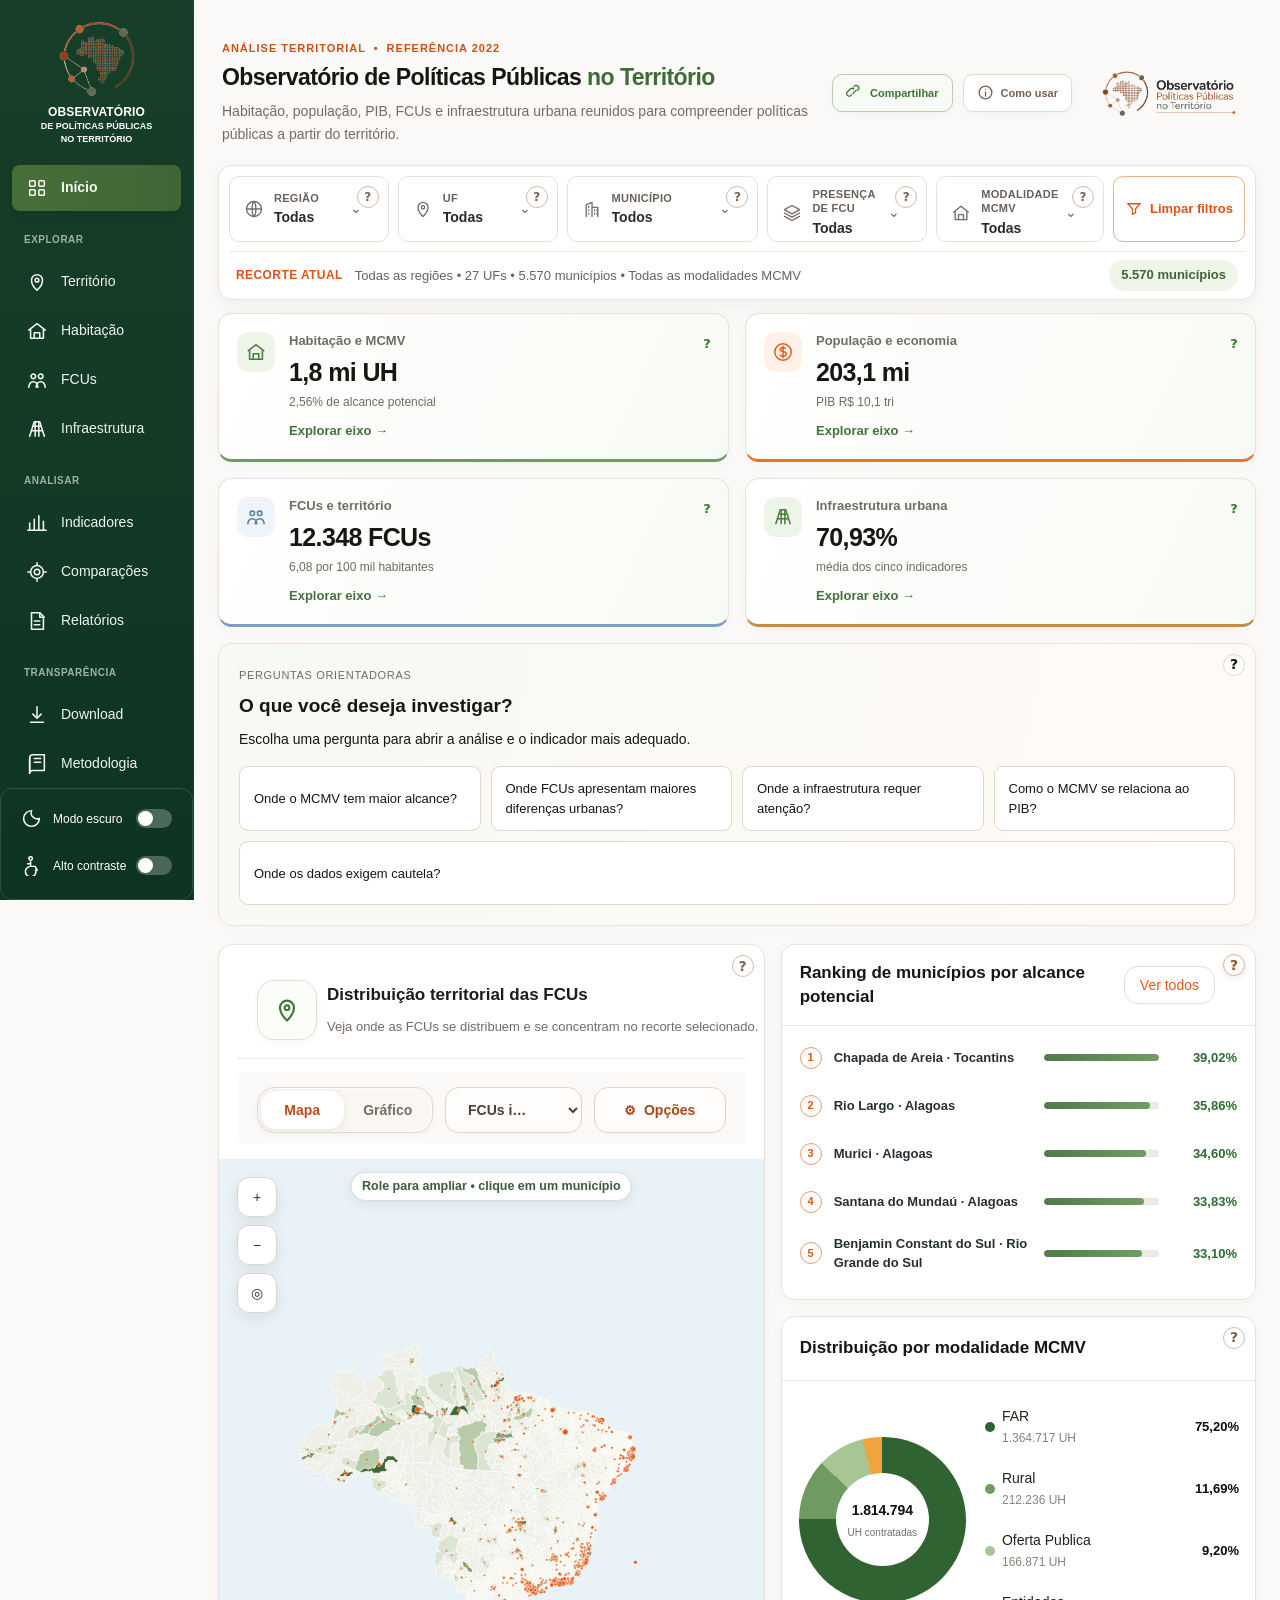
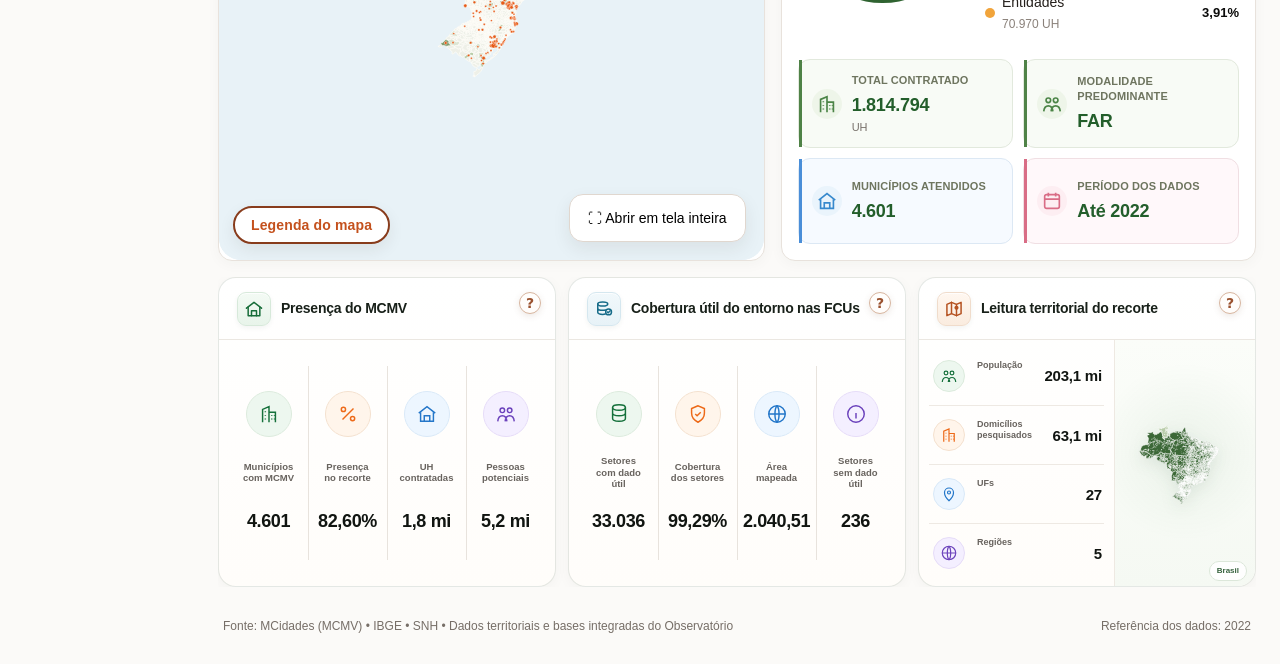
==== index.html @ 53ad9f27 "Ativa padrão global final dos cards inferiores" ====
<!doctype html>
<html lang="pt-BR">
<head>
  <meta charset="utf-8">
  <meta name="viewport" content="width=device-width,initial-scale=1">
  <meta name="theme-color" content="#123d27">
  <meta name="description" content="Observatório de Políticas Públicas no Território — habitação, MCMV, população, PIB, FCUs e infraestrutura urbana em uma leitura territorial integrada.">
  <title>Observatório de Políticas Públicas no Território</title>
  <link rel="icon" href="assets/img/Logo2SimboloTerritorio.png" type="image/png">
  <link rel="stylesheet" href="assets/css/observatorio.css%3Fv=2.0.117.38.38.css">
  <link rel="stylesheet" href="assets/css/territorio-proporcional-v3.css%3Fv=2.0.117.31.31.css">
  <link rel="stylesheet" href="assets/css/territorio-layout-final-v6.css%3Fv=2.0.117.31.31.css">
  <link rel="stylesheet" href="assets/css/cobertura-sem-vazio-v11.css%3Fv=2.0.117.31.31.css">
  <link rel="stylesheet" href="assets/css/territorio-padronizado-v15.css%3Fv=2.0.117.31.31.css">
  <link rel="stylesheet" href="assets/css/territorio-grid-final-v23.css%3Fv=2.0.117.31.31.css">
  <link rel="stylesheet" href="assets/css/territorio-resumo-v24.css%3Fv=2.0.117.31.31.css">
  <link rel="stylesheet" href="assets/css/fcus-padronizado-v27.css%3Fv=2.0.117.31.31.css">
  <link rel="stylesheet" href="assets/css/fcus-resumo-v28.css%3Fv=2.0.117.31.31.css">
  <link rel="stylesheet" href="assets/css/indicadores-cards-v29.css%3Fv=2.0.117.31.31.css">
  <link rel="stylesheet" href="assets/css/indicadores-icones-v30.css%3Fv=2.0.117.31.31.css">
  <link rel="stylesheet" href="assets/css/indicadores-alinhamento-v31.css%3Fv=2.0.117.31.31.css">
  <link rel="stylesheet" href="assets/css/territorio-sintese-v32.css%3Fv=2.0.117.32.32.css">
  <link rel="stylesheet" href="assets/css/rankings-polidos-v33.css%3Fv=2.0.117.33.33.css">
  <link rel="stylesheet" href="assets/css/resumos-inicio-polidos-v34.css%3Fv=2.0.117.34.34.css">
  <link rel="stylesheet" href="assets/css/infra-resumos-polidos-v35.css%3Fv=2.0.117.35.35.css">
  <link rel="stylesheet" href="assets/css/resumo-habitacao-polido-v36.css%3Fv=2.0.117.36.36.css">
  <link rel="stylesheet" href="assets/css/rankings-ocupacao-total-v37.css%3Fv=2.0.117.37.37.css">
  <link rel="stylesheet" href="assets/css/rankings-ate-borda-v38.css%3Fv=2.0.117.38.38.css">
  <link rel="stylesheet" href="assets/css/fcus-cobertura-polida-v39.css%3Fv=2.0.117.39.39.css">
  <link rel="stylesheet" href="assets/css/distribuicoes-padronizadas-v40.css%3Fv=2.0.117.40.40.css">
  <link rel="stylesheet" href="assets/css/qualidade-cobertura-padronizada-v41.css%3Fv=2.0.117.41.41.css">
  <link rel="stylesheet" href="assets/css/infraestrutura-altura-alinhada-v42.css%3Fv=2.0.117.42.42.css">
  <link rel="stylesheet" href="assets/css/mapa-grafico-alinhados-v43.css%3Fv=2.0.117.43.43.css">
  <link rel="stylesheet" href="assets/css/resumos-icones-tipografia-v44.css%3Fv=2.0.117.44.44.css">
  <link rel="stylesheet" href="assets/css/numero-central-menor-v45.css%3Fv=2.0.117.45.45.css">
  <link rel="stylesheet" href="assets/css/numero-central-menor-v46.css%3Fv=2.0.117.46.46.css">
  <link rel="stylesheet" href="assets/css/tipografia-telas-v51.css%3Fv=2.0.117.51.51.css">
  <link rel="stylesheet" href="assets/css/tipografia-especifica-v52.css%3Fv=2.0.117.52.52.css">
  <link rel="stylesheet" href="assets/css/tipografia-hierarquia-v54.css%3Fv=2.0.117.54.54.css">
  <link rel="stylesheet" href="assets/css/tipografia-hierarquia-v55.css%3Fv=2.0.117.55.55.css">
  <link rel="stylesheet" href="assets/css/titulos-cartoes-iguais-v56.css%3Fv=2.0.117.56.56.css">
  <link rel="stylesheet" href="assets/css/ajustes-finais-v57.css%3Fv=2.0.117.57.57.css">
  <link rel="stylesheet" href="assets/css/titulos-uniformes-v58.css%3Fv=2.0.117.58.58.css">
  <link rel="stylesheet" href="assets/css/ajustes-componentes-v59.css%3Fv=2.0.117.59.59.css">
  <link rel="stylesheet" href="assets/css/ranking-inicio-corrigido-v60.css%3Fv=2.0.117.60.60.css">
  <link rel="stylesheet" href="assets/css/indicadores-resumo-padronizados-v61.css%3Fv=2.0.117.61.61.css">
  <link rel="stylesheet" href="assets/css/ajustes-padronizacao-v62.css%3Fv=2.0.117.62.62.css">
  <link rel="stylesheet" href="assets/css/infraestrutura-resumo-v63.css%3Fv=2.0.117.63.63.css">
  <link rel="stylesheet" href="assets/css/habitacao-resumo-v64.css%3Fv=2.0.117.64.64.css">
  <link rel="stylesheet" href="assets/css/fcus-area-mapeada-v65.css%3Fv=2.0.117.65.65.css">
  <link rel="stylesheet" href="assets/css/relatorios-altura-igual-v66.css%3Fv=2.0.117.66.66.css">
  <link rel="stylesheet" href="assets/css/fcus-area-sem-quebra-v67.css%3Fv=2.0.117.67.67.css">
  <link rel="stylesheet" href="assets/css/relatorios-resumo-exportacao-v68.css%3Fv=2.0.117.68.68.css">
  <link rel="stylesheet" href="assets/css/relatorios-rodape-exportacao-v69.css%3Fv=2.0.117.69.69.css">
  <link rel="stylesheet" href="assets/css/controles-funcionais-v70.css%3Fv=2.0.117.70.70.css">
  <link rel="stylesheet" href="assets/css/mapa-interativo-v71.css%3Fv=2.0.117.72.72.css">
  <link rel="stylesheet" href="assets/css/mapa-clique-estado-v72.css%3Fv=2.0.117.72.72.css">

<link rel="stylesheet" href="assets/css/referencia-v73.css%3Fv=73.css">
<link rel="stylesheet" href="assets/css/proporcoes-v74.css%3Fv=74.css">
  <link rel="stylesheet" href="assets/css/territorio-v75.css%3Fv=76.css">
  <link rel="stylesheet" href="assets/css/habitacao-polimento-v76.css?v=76">\n  <link rel="stylesheet" href="assets/css/habitacao-layout-v77.css?v=77">\n  <link rel="stylesheet" href="assets/css/habitacao-layout-v78.css">\n  <link rel="stylesheet" href="assets/css/habitacao-layout-v79.css?v=79">\n  <link rel="stylesheet" href="assets/css/habitacao-layout-v80.css?v=80">\n  <link rel="stylesheet" href="assets/css/habitacao-layout-v81.css?v=81">\n  <link rel="stylesheet" href="assets/css/habitacao-kpis-v82.css?v=82">\n  <link rel="stylesheet" href="assets/css/fcus-resumo-v83.css?v=83">\n  <link rel="stylesheet" href="assets/css/fcus-resumo-v86.css?v=86">\n\n
  <link rel="stylesheet" href="assets/css/resumos-lista-v87.css?v=87">
  <link rel="stylesheet" href="assets/css/resumos-ajuste-v88.css?v=88">
  <link rel="stylesheet" href="assets/css/resumos-ajuste-v89.css?v=89">
  <link rel="stylesheet" href="assets/css/resumos-ajuste-v90.css?v=90">
  <link rel="stylesheet" href="assets/css/resumos-icones-v91.css?v=91">
  <link rel="stylesheet" href="assets/css/resumos-icones-v92.css?v=92">
  <link rel="stylesheet" href="assets/css/resumos-padrao-fcus-v93.css?v=93">
  <link rel="stylesheet" href="assets/css/resumos-mesma-linha-v94.css?v=94">
  <link rel="stylesheet" href="assets/css/inicio-final-v104.css?v=104">
  <link rel="stylesheet" href="assets/css/inicio-numeros-v105.css?v=105">
  <link rel="stylesheet" href="assets/css/inicio-estabilidade-v106.css?v=106">
  <link rel="stylesheet" href="assets/css/habitacao-modelo-fcus-v110.css?v=118">
  <link rel="stylesheet" href="assets/css/infraestrutura-modelo-v117.css?v=121">
  <link rel="stylesheet" href="assets/css/resumos-padrao-global-v122.css?v=122">
</head>
<body id="observatorio-app">
  <button class="mobile-menu" id="mobileMenu" aria-label="Abrir menu">☰</button>
  <div class="mobile-overlay" id="mobileOverlay"></div>

  <aside class="sidebar" id="sidebar">
    <button class="brand" data-page="inicio" aria-label="Ir para o início">
      <img src="assets/img/Logo2SimboloTerritorioHeader.png" alt="">
      <strong>OBSERVATÓRIO</strong>
      <span>DE POLÍTICAS PÚBLICAS</span>
      <span>NO TERRITÓRIO</span>
    </button>
    <nav class="side-nav" aria-label="Navegação principal">
<button class="nav-item" data-page="inicio"><span class="nav-icon" data-icon="grid"></span><span>Início</span></button>
<span class="nav-group-label">EXPLORAR</span>
<button class="nav-item" data-page="territorio"><span class="nav-icon" data-icon="pin"></span><span>Território</span></button>
<button class="nav-item" data-page="habitacao"><span class="nav-icon" data-icon="home"></span><span>Habitação</span></button>
<button class="nav-item" data-page="fcus"><span class="nav-icon" data-icon="people"></span><span>FCUs</span></button>
<button class="nav-item" data-page="infraestrutura"><span class="nav-icon" data-icon="road"></span><span>Infraestrutura</span></button>
<span class="nav-group-label">ANALISAR</span>
<button class="nav-item" data-page="indicadores"><span class="nav-icon" data-icon="bars"></span><span>Indicadores</span></button>
<button class="nav-item" data-page="comparacoes"><span class="nav-icon" data-icon="target"></span><span>Comparações</span></button>
<button class="nav-item" data-page="relatorios"><span class="nav-icon" data-icon="file"></span><span>Relatórios</span></button>
<span class="nav-group-label">TRANSPARÊNCIA</span>
<button class="nav-item" data-page="downloads"><span class="nav-icon" data-icon="download"></span><span>Download</span></button>
<button class="nav-item" data-page="metodologia"><span class="nav-icon" data-icon="book"></span><span>Metodologia</span></button>
<button class="nav-item" data-page="sobre"><span class="nav-icon" data-icon="info"></span><span>Sobre o Projeto</span></button>
</nav>
    <div class="side-bottom">
      <button id="themeToggle" class="theme-toggle"><span data-icon="moon"></span><span>Modo escuro</span><i><b></b></i></button>
      <button id="contrastToggle" class="theme-toggle contrast-toggle" aria-pressed="false"><span data-icon="access"></span><span>Alto contraste</span><i><b></b></i></button>
    </div>
  </aside>

  <main class="app-shell">
    <header class="site-header">
      <div class="header-copy">
        <div class="eyebrow">ANÁLISE TERRITORIAL <b>•</b> REFERÊNCIA 2022</div>
        <h1 id="pageHeading">Observatório de Políticas Públicas <em>no Território</em></h1>
        <p id="pageSubtitle">Habitação, população, PIB, FCUs e infraestrutura urbana reunidos em uma leitura territorial integrada.</p>
      </div>
      <div class="header-actions"><button class="guide-trigger share-trigger" id="shareView" type="button"><span data-icon="link"></span><span>Compartilhar</span></button>
        <button class="guide-trigger" id="openGuide" type="button" aria-label="Abrir guia de uso do Observatório"><span data-icon="info"></span><span>Como usar</span></button>
        <img class="header-logo" src="assets/img/LogoObservatorioSelecionada.png" alt="Observatório de Políticas Públicas no Território">
      </div>
    </header>

    <section class="filters-shell" aria-label="Filtros globais">
      <div class="filters-row">
        <div class="filter-control" data-filter="region"><button class="filter-trigger" type="button"><span class="filter-icon" data-icon="globe"></span><span class="filter-copy"><small>REGIÃO</small><strong class="filter-value">Todas</strong></span><span class="chevron">⌄</span></button><div class="filter-menu"></div></div>
        <div class="filter-control" data-filter="uf"><button class="filter-trigger" type="button"><span class="filter-icon" data-icon="pin"></span><span class="filter-copy"><small>UF</small><strong class="filter-value">Todas</strong></span><span class="chevron">⌄</span></button><div class="filter-menu"></div></div>
        <div class="filter-control wide" data-filter="municipio"><button class="filter-trigger" type="button"><span class="filter-icon" data-icon="building"></span><span class="filter-copy"><small>MUNICÍPIO</small><strong class="filter-value">Todos</strong></span><span class="chevron">⌄</span></button><div class="filter-menu municipality-menu"><label class="menu-search"><span data-icon="search"></span><input id="municipalitySearch" placeholder="Buscar município"></label><div class="filter-options"></div></div></div>
        <div class="filter-control" data-filter="fcu"><button class="filter-trigger" type="button"><span class="filter-icon" data-icon="layers"></span><span class="filter-copy"><small>PRESENÇA DE FCU</small><strong class="filter-value">Todas</strong></span><span class="chevron">⌄</span></button><div class="filter-menu"></div></div>
        <div class="filter-control" data-filter="modalidade"><button class="filter-trigger" type="button"><span class="filter-icon" data-icon="home"></span><span class="filter-copy"><small>MODALIDADE MCMV</small><strong class="filter-value">Todas</strong></span><span class="chevron">⌄</span></button><div class="filter-menu"></div></div>
        <button class="clear-filters" id="clearFilters"><span data-icon="filter"></span>Limpar filtros</button>
      </div>
      <div class="filter-summary"><strong>RECORTE ATUAL</strong><span id="filterSummaryText">Todas as regiões • 27 UFs • 5.570 municípios • Todas as modalidades MCMV</span><b id="filterCount">5.570 municípios</b></div>
    </section>

    <div class="pages" id="pages">
      <section class="page active" data-page="inicio" id="page-inicio"></section>
      <section class="page" data-page="territorio" id="page-territorio"></section>
      <section class="page" data-page="indicadores" id="page-indicadores"></section>
      <section class="page" data-page="habitacao" id="page-habitacao"></section>
      <section class="page" data-page="fcus" id="page-fcus"></section>
      <section class="page" data-page="infraestrutura" id="page-infraestrutura"></section>
      <section class="page" data-page="comparacoes" id="page-comparacoes"></section>
      <section class="page" data-page="relatorios" id="page-relatorios"></section>
      <section class="page" data-page="downloads" id="page-downloads"></section>
      <section class="page" data-page="metodologia" id="page-metodologia"></section>
      <section class="page" data-page="sobre" id="page-sobre"></section>
    </div>

    <footer class="site-footer"><span>Fonte: MCidades (MCMV) • IBGE • SNH • Dados territoriais e bases integradas do Observatório</span><span>Referência dos dados: 2022</span></footer>
  </main>

  <div class="modal" id="modal" aria-hidden="true"><div class="modal-backdrop" data-close-modal></div><div class="modal-card"><button class="modal-close" data-close-modal>×</button><div id="modalContent"></div></div></div>
  <div class="toast" id="toast"></div>

  <script src="assets/js/dados/DadosObservatorioV1.js"></script>
  <script src="assets/js/dados/GeometriaMunicipalSimplificada.js"></script>
  <script src="assets/js/dados/GeometriaEstadosSimplificada.js"></script>
  <script src="assets/js/observatorio.js%3Fv=73?cache=122"></script>

  <!-- GitHub Pages: versão estática sem script de desafio do host de origem -->
</body>
</html>
---- assets/css/habitacao-polimento-v76.css ----
/* v76 — polimento visual específico da página Habitação
   Corrige proporções, fluxo vertical, tipografia e alinhamentos sem alterar dados. */

#page-habitacao{
  --housing-gap:16px;
}

/* KPIs: cinco cartões proporcionais em uma única linha em telas largas */
#page-habitacao .kpi-grid.five{
  grid-template-columns:repeat(5,minmax(0,1fr)) !important;
  gap:var(--housing-gap) !important;
  align-items:stretch !important;
  margin-bottom:18px !important;
}

#page-habitacao .kpi-card{
  min-height:122px !important;
  height:auto !important;
  padding:16px 15px !important;
  grid-template-columns:50px minmax(0,1fr) !important;
  gap:12px !important;
  align-items:center !important;
}

#page-habitacao .kpi-icon{
  width:48px !important;
  height:48px !important;
  border-radius:12px !important;
}

#page-habitacao .kpi-copy small{
  min-height:32px !important;
  margin:0 0 4px !important;
  font-size:11px !important;
  line-height:1.4 !important;
  font-weight:700 !important;
}

#page-habitacao .kpi-copy strong{
  font-size:24px !important;
  line-height:1.18 !important;
  letter-spacing:-.025em !important;
  margin:0 !important;
}

#page-habitacao .kpi-copy span{
  margin-top:6px !important;
  font-size:12px !important;
  line-height:1.4 !important;
}

/* Mapa + coluna lateral: altura passa a ser determinada pelo conteúdo.
   Isso elimina a sobreposição que aparecia antes dos cartões inferiores. */
#page-habitacao .housing-split{
  grid-template-columns:minmax(0,1.18fr) minmax(430px,.92fr) !important;
  gap:var(--housing-gap) !important;
  align-items:stretch !important;
  margin-bottom:18px !important;
  height:auto !important;
  min-height:0 !important;
  overflow:visible !important;
}

#page-habitacao .housing-map-card{
  display:flex !important;
  flex-direction:column !important;
  height:auto !important;
  min-height:748px !important;
  overflow:hidden !important;
}

#page-habitacao .housing-map-card .card-head{
  flex:0 0 auto !important;
}

#page-habitacao #housingMap{
  flex:1 1 auto !important;
  height:auto !important;
  min-height:680px !important;
}

#page-habitacao .housing-side{
  display:flex !important;
  flex-direction:column !important;
  gap:var(--housing-gap) !important;
  height:auto !important;
  min-height:0 !important;
  align-self:start !important;
  overflow:visible !important;
}

#page-habitacao .housing-side > .card{
  flex:0 0 auto !important;
  height:auto !important;
  min-height:0 !important;
  overflow:visible !important;
}

/* Ranking: linhas mais arejadas e números alinhados */
#page-habitacao .rank-card .ranking-list{
  padding:8px 18px 12px !important;
}

#page-habitacao .rank-card .rank-row{
  grid-template-columns:26px minmax(125px,1.25fr) minmax(80px,.9fr) 78px !important;
  gap:11px !important;
  min-height:47px !important;
  padding:7px 0 !important;
}

#page-habitacao .rank-card .rank-name{
  font-size:13px !important;
  line-height:1.35 !important;
  font-weight:650 !important;
}

#page-habitacao .rank-card .rank-value{
  font-size:13px !important;
  line-height:1.3 !important;
  font-weight:750 !important;
  text-align:right !important;
}

#page-habitacao .target-rank-footer{
  min-height:46px !important;
  padding:10px 16px !important;
  font-size:13px !important;
}

/* Modalidades: versão compacta para caber naturalmente abaixo do ranking */
#page-habitacao .housing-donut-card .ref-modality-content{
  gap:12px !important;
  padding:14px 16px 16px !important;
}

#page-habitacao .housing-donut-card .ref-modality-panel{
  grid-template-columns:148px minmax(0,1fr) !important;
  gap:16px !important;
  padding:2px 0 !important;
}

#page-habitacao .housing-donut-card .ref-donut{
  width:146px !important;
  max-width:146px !important;
}

#page-habitacao .housing-donut-card .ref-legend{
  gap:9px !important;
}

#page-habitacao .housing-donut-card .ref-legend-row span{
  font-size:12.5px !important;
  line-height:1.3 !important;
}

#page-habitacao .housing-donut-card .ref-legend-row small{
  font-size:11px !important;
  line-height:1.3 !important;
}

#page-habitacao .housing-donut-card .ref-legend-row b{
  font-size:12px !important;
}

#page-habitacao .housing-donut-card .ref-modality-summary{
  grid-template-columns:repeat(4,minmax(0,1fr)) !important;
  gap:8px !important;
}

#page-habitacao .housing-donut-card .ref-summary-box{
  grid-template-columns:28px minmax(0,1fr) !important;
  gap:8px !important;
  min-height:82px !important;
  padding:10px !important;
  align-items:center !important;
}

#page-habitacao .housing-donut-card .ref-summary-icon{
  width:28px !important;
  height:28px !important;
}

#page-habitacao .housing-donut-card .ref-summary-box small{
  min-height:30px !important;
  margin:0 0 3px !important;
  font-size:9.5px !important;
  line-height:1.25 !important;
  font-weight:700 !important;
}

#page-habitacao .housing-donut-card .ref-summary-box strong{
  font-size:14px !important;
  line-height:1.2 !important;
  letter-spacing:-.01em !important;
}

#page-habitacao .housing-donut-card .ref-summary-box em{
  margin-top:2px !important;
  font-size:10px !important;
}

/* Sínteses inferiores: três cartões equivalentes, na mesma linha */
#page-habitacao .housing-bottom{
  grid-template-columns:repeat(3,minmax(0,1fr)) !important;
  grid-auto-rows:auto !important;
  gap:var(--housing-gap) !important;
  align-items:stretch !important;
  margin-top:0 !important;
}

#page-habitacao .housing-bottom > article,
#page-habitacao .housing-bottom > article:last-child:nth-child(3){
  grid-column:auto !important;
}

#page-habitacao .housing-bottom > .metric-card{
  display:flex !important;
  flex-direction:column !important;
  min-height:270px !important;
  height:auto !important;
  padding:20px !important;
  overflow:hidden !important;
}

#page-habitacao .housing-bottom > .metric-card > h3{
  min-height:25px !important;
  margin:0 0 18px !important;
  padding-right:24px !important;
  font-size:17px !important;
  line-height:1.35 !important;
  font-weight:700 !important;
}

#page-habitacao .housing-bottom .reading-grid,
#page-habitacao .housing-bottom > article:last-child:nth-child(3) .reading-grid{
  flex:1 1 auto !important;
  display:grid !important;
  grid-template-columns:repeat(2,minmax(0,1fr)) !important;
  gap:14px 10px !important;
  align-items:start !important;
  align-content:center !important;
  height:auto !important;
  min-height:0 !important;
}

#page-habitacao .housing-bottom .reading-item{
  display:flex !important;
  flex-direction:column !important;
  align-items:center !important;
  justify-content:flex-start !important;
  min-height:98px !important;
  padding:4px 8px !important;
  text-align:center !important;
  border:0 !important;
}

#page-habitacao .housing-bottom .reading-item .mini-icon{
  width:38px !important;
  height:38px !important;
  margin:0 auto 7px !important;
}

#page-habitacao .housing-bottom .reading-item small{
  min-height:31px !important;
  margin:0 !important;
  font-size:11.5px !important;
  line-height:1.35 !important;
  font-weight:650 !important;
  color:#665f59 !important;
  text-transform:none !important;
}

#page-habitacao .housing-bottom .reading-item strong{
  margin:4px 0 0 !important;
  font-size:20px !important;
  line-height:1.2 !important;
  font-weight:750 !important;
  letter-spacing:-.02em !important;
  white-space:nowrap !important;
}

#page-habitacao .housing-bottom .reading-item .reading-note{
  display:block !important;
  max-width:190px !important;
  min-height:0 !important;
  margin:6px auto 0 !important;
  font-size:11px !important;
  line-height:1.35 !important;
  color:#7a736d !important;
  text-transform:none !important;
}

/* títulos e cabeçalhos: mesma hierarquia em toda a tela */
#page-habitacao .card-head{
  min-height:64px !important;
  padding:15px 18px !important;
}

#page-habitacao .card-head h2,
#page-habitacao .card-head h3{
  font-size:18px !important;
  line-height:1.3 !important;
  font-weight:700 !important;
  text-transform:none !important;
  letter-spacing:0 !important;
}

/* Breakpoints focados no conteúdo útil da página */
@media (max-width:1300px){
  #page-habitacao .kpi-grid.five{
    grid-template-columns:repeat(3,minmax(0,1fr)) !important;
  }

  #page-habitacao .housing-split{
    grid-template-columns:minmax(0,1.08fr) minmax(390px,.92fr) !important;
  }

  #page-habitacao .housing-donut-card .ref-modality-summary{
    grid-template-columns:repeat(2,minmax(0,1fr)) !important;
  }

  #page-habitacao .housing-bottom{
    grid-template-columns:repeat(2,minmax(0,1fr)) !important;
  }

  #page-habitacao .housing-bottom > article:last-child:nth-child(3){
    grid-column:1/-1 !important;
  }

  #page-habitacao .housing-bottom > article:last-child:nth-child(3) .reading-grid{
    grid-template-columns:repeat(4,minmax(0,1fr)) !important;
  }
}

@media (max-width:1050px){
  #page-habitacao .housing-split{
    grid-template-columns:1fr !important;
  }

  #page-habitacao .housing-map-card{
    min-height:600px !important;
  }

  #page-habitacao #housingMap{
    min-height:530px !important;
  }

  #page-habitacao .housing-side{
    display:grid !important;
    grid-template-columns:1fr 1fr !important;
    align-items:start !important;
  }
}

@media (max-width:820px){
  #page-habitacao .kpi-grid.five{
    grid-template-columns:repeat(2,minmax(0,1fr)) !important;
  }

  #page-habitacao .housing-side{
    grid-template-columns:1fr !important;
  }

  #page-habitacao .housing-bottom{
    grid-template-columns:1fr !important;
  }

  #page-habitacao .housing-bottom > article:last-child:nth-child(3){
    grid-column:auto !important;
  }

  #page-habitacao .housing-bottom > article:last-child:nth-child(3) .reading-grid{
    grid-template-columns:repeat(2,minmax(0,1fr)) !important;
  }
}

@media (max-width:520px){
  #page-habitacao .kpi-grid.five{
    grid-template-columns:1fr !important;
  }

  #page-habitacao .kpi-card{
    min-height:108px !important;
  }

  #page-habitacao .housing-map-card{
    min-height:510px !important;
  }

  #page-habitacao #housingMap{
    min-height:440px !important;
  }

  #page-habitacao .housing-donut-card .ref-modality-panel{
    grid-template-columns:1fr !important;
  }

  #page-habitacao .housing-donut-card .ref-modality-summary{
    grid-template-columns:1fr 1fr !important;
  }

  #page-habitacao .housing-bottom .reading-grid{
    grid-template-columns:1fr 1fr !important;
  }
}
---- assets/css/habitacao-layout-v77.css ----
/* v77 — Habitação: composição proporcional entre mapa, ranking, modalidades e resumos
   Objetivo: ranking compacto + donut abaixo na mesma altura total do mapa;
   três cartões inferiores alinhados e padronizados. */

#page-habitacao{
  --housing-gap:16px;
  --housing-main-height:700px;
  --housing-rank-height:315px;
  --housing-donut-height:369px;
}

/* ===== BLOCO PRINCIPAL: MAPA À ESQUERDA + RANKING/DONUT À DIREITA ===== */
@media (min-width:1051px){
  #page-habitacao .housing-split{
    display:grid !important;
    grid-template-columns:minmax(0,1.24fr) minmax(390px,.92fr) !important;
    gap:var(--housing-gap) !important;
    height:var(--housing-main-height) !important;
    min-height:var(--housing-main-height) !important;
    align-items:stretch !important;
    overflow:visible !important;
    margin-bottom:18px !important;
  }

  #page-habitacao .housing-map-card{
    height:var(--housing-main-height) !important;
    min-height:0 !important;
    align-self:stretch !important;
  }

  #page-habitacao .housing-map-card .card-head{
    flex:0 0 auto !important;
  }

  #page-habitacao #housingMap{
    flex:1 1 auto !important;
    height:auto !important;
    min-height:0 !important;
  }

  #page-habitacao .housing-side{
    display:grid !important;
    grid-template-columns:1fr !important;
    grid-template-rows:var(--housing-rank-height) var(--housing-donut-height) !important;
    gap:var(--housing-gap) !important;
    height:var(--housing-main-height) !important;
    min-height:0 !important;
    align-self:stretch !important;
    overflow:visible !important;
  }

  #page-habitacao .housing-side > .card{
    min-height:0 !important;
    margin:0 !important;
  }

  /* Quando o usuário abre o ranking completo, ele pode crescer para baixo.
     O mapa mantém a dimensão original e o restante da página acompanha o fluxo. */
  #page-habitacao .housing-split:has(.rank-card.rank-expanded){
    height:auto !important;
    min-height:var(--housing-main-height) !important;
    align-items:start !important;
  }

  #page-habitacao .housing-side:has(.rank-card.rank-expanded){
    grid-template-rows:auto var(--housing-donut-height) !important;
    height:auto !important;
  }

  #page-habitacao .housing-split:has(.rank-card.rank-expanded) .housing-map-card{
    height:var(--housing-main-height) !important;
  }
}

/* ===== RANKING COMPACTO ===== */
#page-habitacao .housing-side > .rank-card{
  display:flex !important;
  flex-direction:column !important;
  height:var(--housing-rank-height) !important;
  overflow:hidden !important;
}

#page-habitacao .housing-side > .rank-card .card-head{
  min-height:58px !important;
  padding:13px 17px !important;
  flex:0 0 auto !important;
}

#page-habitacao .rank-card .ranking-list{
  flex:1 1 auto !important;
  min-height:0 !important;
  padding:4px 18px 5px !important;
  overflow:hidden !important;
}

#page-habitacao .rank-card .rank-row{
  grid-template-columns:25px minmax(112px,1.25fr) minmax(70px,.82fr) 76px !important;
  gap:10px !important;
  min-height:36px !important;
  padding:4px 0 !important;
}

#page-habitacao .rank-card .rank-pos{
  width:24px !important;
  height:24px !important;
  min-width:24px !important;
  font-size:11px !important;
}

#page-habitacao .rank-card .rank-name,
#page-habitacao .rank-card .rank-value{
  font-size:12px !important;
  line-height:1.2 !important;
}

#page-habitacao .rank-card:not(.rank-expanded) .target-rank-extra{
  display:none !important;
}

#page-habitacao .rank-card.rank-expanded{
  height:auto !important;
  min-height:var(--housing-rank-height) !important;
  overflow:visible !important;
}

#page-habitacao .rank-card.rank-expanded .ranking-list{
  overflow:visible !important;
}

#page-habitacao .rank-card.rank-expanded .target-rank-extra{
  display:grid !important;
}

#page-habitacao .target-rank-footer{
  flex:0 0 auto !important;
  min-height:38px !important;
  height:38px !important;
  padding:7px 14px !important;
  margin:0 16px 10px !important;
  border-radius:10px !important;
  font-size:12px !important;
}

/* ===== GRÁFICO DE MODALIDADE: SEM SOBREPOSIÇÃO ===== */
#page-habitacao .housing-donut-card{
  display:flex !important;
  flex-direction:column !important;
  height:var(--housing-donut-height) !important;
  min-height:0 !important;
  overflow:hidden !important;
}

#page-habitacao .housing-donut-card .card-head{
  min-height:58px !important;
  padding:13px 17px !important;
  flex:0 0 auto !important;
}

#page-habitacao .housing-donut-card .ref-modality-content{
  flex:1 1 auto !important;
  min-height:0 !important;
  display:flex !important;
  align-items:center !important;
  justify-content:center !important;
  padding:14px 18px 18px !important;
  overflow:hidden !important;
}

/* Os quatro mini-resumos repetiam números já presentes nos KPIs e tornavam
   o cartão alto demais. Mantemos aqui o gráfico + legenda, que é a leitura principal. */
#page-habitacao .housing-donut-card .ref-modality-summary{
  display:none !important;
}

#page-habitacao .housing-donut-card .ref-modality-panel{
  width:100% !important;
  min-height:0 !important;
  display:grid !important;
  grid-template-columns:156px minmax(0,1fr) !important;
  gap:18px !important;
  align-items:center !important;
  padding:0 !important;
}

#page-habitacao .housing-donut-card .ref-donut{
  width:154px !important;
  height:154px !important;
  max-width:154px !important;
  margin:auto !important;
}

#page-habitacao .housing-donut-card .ref-donut-hole{
  inset:28px !important;
}

#page-habitacao .housing-donut-card .ref-donut-hole strong{
  font-size:18px !important;
  line-height:1.1 !important;
}

#page-habitacao .housing-donut-card .ref-donut-hole span{
  font-size:10px !important;
}

#page-habitacao .housing-donut-card .ref-legend{
  gap:8px !important;
}

#page-habitacao .housing-donut-card .ref-legend-row{
  min-height:42px !important;
  padding:6px 0 !important;
}

#page-habitacao .housing-donut-card .ref-legend-row span{
  font-size:12px !important;
}

#page-habitacao .housing-donut-card .ref-legend-row small{
  font-size:10px !important;
}

#page-habitacao .housing-donut-card .ref-legend-row b{
  font-size:12px !important;
}

/* ===== TRÊS CARTÕES INFERIORES: MESMA LINHA / MESMA ALTURA ===== */
@media (min-width:900px){
  #page-habitacao .housing-bottom{
    display:grid !important;
    grid-template-columns:repeat(3,minmax(0,1fr)) !important;
    grid-auto-flow:row !important;
    grid-auto-rows:1fr !important;
    gap:var(--housing-gap) !important;
    align-items:stretch !important;
    margin-top:0 !important;
  }

  #page-habitacao .housing-bottom > article,
  #page-habitacao .housing-bottom > article:nth-child(3),
  #page-habitacao .housing-bottom > article:last-child:nth-child(3){
    grid-column:auto !important;
    width:auto !important;
    min-width:0 !important;
  }

  #page-habitacao .housing-bottom > .metric-card{
    height:260px !important;
    min-height:260px !important;
    max-height:260px !important;
    padding:18px !important;
    overflow:hidden !important;
  }

  #page-habitacao .housing-bottom > .metric-card > h3{
    min-height:46px !important;
    margin:0 0 8px !important;
    display:flex !important;
    align-items:flex-start !important;
    font-size:16px !important;
    line-height:1.25 !important;
  }

  #page-habitacao .housing-bottom .reading-grid,
  #page-habitacao .housing-bottom .housing-reading-grid,
  #page-habitacao .housing-bottom .reading-grid-two{
    flex:1 1 auto !important;
    display:grid !important;
    grid-template-columns:repeat(2,minmax(0,1fr)) !important;
    gap:8px 10px !important;
    align-content:center !important;
    align-items:start !important;
    min-height:0 !important;
  }

  #page-habitacao .housing-bottom .reading-item{
    min-height:76px !important;
    padding:2px 5px !important;
    justify-content:flex-start !important;
  }

  #page-habitacao .housing-bottom .reading-item .mini-icon{
    width:32px !important;
    height:32px !important;
    margin:0 auto 5px !important;
  }

  #page-habitacao .housing-bottom .reading-item small{
    min-height:25px !important;
    font-size:10.5px !important;
    line-height:1.2 !important;
  }

  #page-habitacao .housing-bottom .reading-item strong{
    margin-top:3px !important;
    font-size:18px !important;
    line-height:1.12 !important;
  }

  #page-habitacao .housing-bottom .reading-item .reading-note{
    max-width:180px !important;
    margin-top:4px !important;
    font-size:9.5px !important;
    line-height:1.25 !important;
  }

  /* O cartão central tem dois indicadores; eles ficam centralizados e equilibrados,
     sem aumentar sua altura em relação aos demais. */
  #page-habitacao .housing-intensity-card .reading-grid-two{
    grid-template-columns:repeat(2,minmax(0,1fr)) !important;
    align-content:center !important;
  }
}

/* Responsividade: em telas menores, não forçar a composição de desktop. */
@media (max-width:1050px){
  #page-habitacao{
    --housing-main-height:auto;
  }

  #page-habitacao .housing-split{
    height:auto !important;
    min-height:0 !important;
  }

  #page-habitacao .housing-map-card{
    height:auto !important;
    min-height:560px !important;
  }

  #page-habitacao #housingMap{
    min-height:490px !important;
  }

  #page-habitacao .housing-side{
    height:auto !important;
    min-height:0 !important;
  }

  #page-habitacao .housing-side > .rank-card,
  #page-habitacao .housing-donut-card{
    height:auto !important;
    min-height:0 !important;
  }
}

@media (max-width:899px){
  #page-habitacao .housing-bottom{
    grid-template-columns:1fr !important;
  }

  #page-habitacao .housing-bottom > .metric-card{
    height:auto !important;
    min-height:230px !important;
    max-height:none !important;
  }
}
---- assets/css/habitacao-layout-v78.css ----
/* v78 — correção definitiva da composição da página Habitação */

#page-habitacao{
  --housing-gap:16px;
  --housing-main-height:700px;
  --housing-rank-height:322px;
}

/* ===== Área principal ===== */
@media (min-width:1051px){
  #page-habitacao .housing-split{
    display:grid !important;
    grid-template-columns:minmax(0,1.22fr) minmax(400px,.92fr) !important;
    gap:var(--housing-gap) !important;
    height:var(--housing-main-height) !important;
    min-height:var(--housing-main-height) !important;
    align-items:stretch !important;
    overflow:visible !important;
    margin-bottom:18px !important;
  }

  #page-habitacao .housing-map-card{
    display:flex !important;
    flex-direction:column !important;
    height:var(--housing-main-height) !important;
    min-height:0 !important;
    overflow:hidden !important;
  }

  #page-habitacao #housingMap{
    flex:1 1 auto !important;
    height:auto !important;
    min-height:0 !important;
  }

  #page-habitacao .housing-side{
    display:grid !important;
    grid-template-columns:1fr !important;
    grid-template-rows:var(--housing-rank-height) minmax(0,1fr) !important;
    gap:var(--housing-gap) !important;
    height:var(--housing-main-height) !important;
    min-height:0 !important;
    align-self:stretch !important;
    overflow:visible !important;
  }

  #page-habitacao .housing-side > .card{
    min-width:0 !important;
    min-height:0 !important;
    margin:0 !important;
  }

  /* Ao abrir o ranking completo, apenas a coluna direita cresce para baixo. */
  #page-habitacao .housing-split:has(.housing-rank-card.rank-expanded){
    height:auto !important;
    min-height:var(--housing-main-height) !important;
    align-items:start !important;
  }

  #page-habitacao .housing-side:has(.housing-rank-card.rank-expanded){
    height:auto !important;
    grid-template-rows:auto 362px !important;
  }
}

/* ===== Ranking ===== */
#page-habitacao .housing-rank-card{
  display:flex !important;
  flex-direction:column !important;
  overflow:hidden !important;
}

#page-habitacao .housing-rank-card .card-head{
  min-height:62px !important;
  height:auto !important;
  padding:12px 16px !important;
  gap:10px !important;
  flex:0 0 auto !important;
}

#page-habitacao .housing-rank-card .card-head .actions{
  margin-left:auto !important;
}

#page-habitacao .housing-rank-toggle{
  display:inline-flex !important;
  align-items:center !important;
  justify-content:center !important;
  min-height:34px !important;
  height:34px !important;
  padding:0 12px !important;
  white-space:nowrap !important;
  font-size:11px !important;
  line-height:1 !important;
}

#page-habitacao .housing-rank-card .ranking-list{
  flex:1 1 auto !important;
  min-height:0 !important;
  padding:5px 16px 8px !important;
  overflow:hidden !important;
}

#page-habitacao .housing-rank-card .rank-row{
  grid-template-columns:24px minmax(112px,1.25fr) minmax(68px,.82fr) 76px !important;
  gap:9px !important;
  min-height:39px !important;
  padding:4px 0 !important;
}

#page-habitacao .housing-rank-card .rank-pos{
  width:24px !important;
  height:24px !important;
  min-width:24px !important;
  font-size:10.5px !important;
}

#page-habitacao .housing-rank-card .rank-name,
#page-habitacao .housing-rank-card .rank-value{
  font-size:12px !important;
  line-height:1.2 !important;
}

#page-habitacao .housing-rank-card:not(.rank-expanded) .target-rank-extra{
  display:none !important;
}

#page-habitacao .housing-rank-card.rank-expanded{
  height:auto !important;
  min-height:var(--housing-rank-height) !important;
  overflow:visible !important;
}

#page-habitacao .housing-rank-card.rank-expanded .ranking-list{
  overflow:visible !important;
}

#page-habitacao .housing-rank-card.rank-expanded .target-rank-extra{
  display:grid !important;
}

/* O controle duplicado do rodapé não é necessário: o botão do cabeçalho fica sempre visível. */
#page-habitacao .housing-rank-card > .target-rank-footer{
  display:none !important;
}

/* ===== Modalidade MCMV ===== */
#page-habitacao .housing-donut-card{
  display:flex !important;
  flex-direction:column !important;
  min-height:0 !important;
  overflow:hidden !important;
}

#page-habitacao .housing-donut-card .card-head{
  min-height:58px !important;
  padding:12px 16px !important;
  flex:0 0 auto !important;
}

#page-habitacao .housing-donut-card .ref-modality-content{
  flex:1 1 auto !important;
  min-height:0 !important;
  display:flex !important;
  align-items:center !important;
  justify-content:center !important;
  padding:12px 18px 16px !important;
  overflow:hidden !important;
}

#page-habitacao .housing-donut-card .ref-modality-summary{
  display:none !important;
}

#page-habitacao .housing-donut-card .ref-modality-panel{
  width:100% !important;
  display:grid !important;
  grid-template-columns:160px minmax(0,1fr) !important;
  gap:20px !important;
  align-items:center !important;
  padding:0 !important;
}

#page-habitacao .housing-donut-card .ref-donut{
  width:158px !important;
  height:158px !important;
  max-width:158px !important;
  margin:auto !important;
}

#page-habitacao .housing-donut-card .ref-donut-hole{
  inset:29px !important;
}

#page-habitacao .housing-donut-card .ref-donut-hole strong{
  font-size:17px !important;
  line-height:1.1 !important;
}

#page-habitacao .housing-donut-card .ref-donut-hole span{
  font-size:10px !important;
}

#page-habitacao .housing-donut-card .ref-legend{
  gap:7px !important;
}

#page-habitacao .housing-donut-card .ref-legend-row{
  min-height:40px !important;
  padding:5px 0 !important;
}

#page-habitacao .housing-donut-card .ref-legend-row span,
#page-habitacao .housing-donut-card .ref-legend-row b{
  font-size:11.5px !important;
}

#page-habitacao .housing-donut-card .ref-legend-row small{
  font-size:9.5px !important;
}

/* ===== Três cartões inferiores ===== */
@media (min-width:900px){
  #page-habitacao .housing-bottom{
    display:grid !important;
    grid-template-columns:minmax(0,1fr) minmax(0,1fr) minmax(0,1fr) !important;
    grid-template-rows:280px !important;
    grid-auto-flow:row !important;
    gap:var(--housing-gap) !important;
    align-items:stretch !important;
    margin-top:0 !important;
  }

  #page-habitacao .housing-bottom > article,
  #page-habitacao .housing-bottom > article:nth-child(1),
  #page-habitacao .housing-bottom > article:nth-child(2),
  #page-habitacao .housing-bottom > article:nth-child(3),
  #page-habitacao .housing-bottom > article:last-child:nth-child(3){
    grid-column:auto !important;
    grid-row:1 !important;
    width:auto !important;
    min-width:0 !important;
    height:280px !important;
    min-height:280px !important;
    max-height:280px !important;
    align-self:stretch !important;
  }

  #page-habitacao .housing-bottom > .metric-card{
    display:flex !important;
    flex-direction:column !important;
    padding:18px !important;
    overflow:hidden !important;
  }

  #page-habitacao .housing-bottom > .metric-card > h3{
    min-height:38px !important;
    margin:0 0 10px !important;
    padding-right:28px !important;
    font-size:16px !important;
    line-height:1.2 !important;
    display:flex !important;
    align-items:flex-start !important;
  }

  #page-habitacao .housing-bottom .reading-grid,
  #page-habitacao .housing-bottom .housing-reading-grid,
  #page-habitacao .housing-bottom .reading-grid-two{
    flex:1 1 auto !important;
    display:grid !important;
    grid-template-columns:repeat(2,minmax(0,1fr)) !important;
    grid-template-rows:repeat(2,minmax(0,1fr)) !important;
    gap:8px 10px !important;
    align-items:center !important;
    align-content:stretch !important;
    min-height:0 !important;
  }

  #page-habitacao .housing-bottom .reading-item{
    min-width:0 !important;
    min-height:0 !important;
    height:auto !important;
    padding:2px 4px !important;
    justify-content:center !important;
  }

  #page-habitacao .housing-bottom .reading-item .mini-icon{
    width:31px !important;
    height:31px !important;
    margin:0 auto 4px !important;
  }

  #page-habitacao .housing-bottom .reading-item small{
    min-height:24px !important;
    font-size:10px !important;
    line-height:1.2 !important;
  }

  #page-habitacao .housing-bottom .reading-item strong{
    margin-top:2px !important;
    font-size:17px !important;
    line-height:1.1 !important;
  }

  #page-habitacao .housing-bottom .reading-item .reading-note{
    max-width:175px !important;
    margin-top:3px !important;
    font-size:9px !important;
    line-height:1.2 !important;
  }
}

/* Tablets e celulares continuam empilhando para preservar legibilidade. */
@media (max-width:1050px){
  #page-habitacao .housing-split{
    height:auto !important;
    min-height:0 !important;
  }

  #page-habitacao .housing-side{
    height:auto !important;
  }

  #page-habitacao .housing-rank-card,
  #page-habitacao .housing-donut-card{
    height:auto !important;
  }
}

@media (max-width:899px){
  #page-habitacao .housing-bottom{
    display:grid !important;
    grid-template-columns:1fr !important;
    grid-template-rows:none !important;
  }

  #page-habitacao .housing-bottom > article{
    grid-row:auto !important;
    height:auto !important;
    min-height:230px !important;
    max-height:none !important;
  }
}
---- assets/css/habitacao-layout-v79.css ----
/* v79 — correção de prioridade/especificidade da linha inferior da Habitação
   Vence as regras responsivas genéricas antigas de .bottom-cards. */

@media (min-width:1100px){

  /* três colunas realmente iguais, mesmo em larguras <=1600px */
  #observatorio-app #pages #page-habitacao .housing-bottom.bottom-cards{
    display:grid !important;
    grid-template-columns:repeat(3,minmax(0,1fr)) !important;
    grid-template-rows:auto !important;
    grid-auto-rows:minmax(340px,auto) !important;
    grid-auto-flow:row !important;
    gap:16px !important;
    align-items:stretch !important;
    margin-top:0 !important;
  }

  /* posição explícita: impede a regra antiga de jogar o 3º cartão para outra linha */
  #observatorio-app #pages #page-habitacao .housing-bottom.bottom-cards > article:nth-child(1){
    grid-column:1 !important;
    grid-row:1 !important;
    order:1 !important;
  }

  #observatorio-app #pages #page-habitacao .housing-bottom.bottom-cards > article:nth-child(2){
    grid-column:2 !important;
    grid-row:1 !important;
    order:2 !important;
  }

  #observatorio-app #pages #page-habitacao .housing-bottom.bottom-cards > article:nth-child(3),
  #observatorio-app #pages #page-habitacao .housing-bottom.bottom-cards > article:last-child:nth-child(3){
    grid-column:3 !important;
    grid-row:1 !important;
    order:3 !important;
  }

  /* todos os três com a mesma altura, mas sem cortar conteúdo */
  #observatorio-app #pages #page-habitacao .housing-bottom.bottom-cards > .metric-card{
    box-sizing:border-box !important;
    width:100% !important;
    min-width:0 !important;
    height:100% !important;
    min-height:340px !important;
    max-height:none !important;
    align-self:stretch !important;
    display:flex !important;
    flex-direction:column !important;
    padding:20px 18px !important;
    overflow:visible !important;
  }

  #observatorio-app #pages #page-habitacao .housing-bottom.bottom-cards > .metric-card > h3{
    flex:0 0 auto !important;
    min-height:38px !important;
    margin:0 0 14px !important;
    padding:0 30px 0 0 !important;
    font-size:16px !important;
    line-height:1.25 !important;
    display:flex !important;
    align-items:flex-start !important;
  }

  /* mesma matriz interna 2 x 2 em todos */
  #observatorio-app #pages #page-habitacao .housing-bottom.bottom-cards .reading-grid,
  #observatorio-app #pages #page-habitacao .housing-bottom.bottom-cards .housing-reading-grid,
  #observatorio-app #pages #page-habitacao .housing-bottom.bottom-cards .reading-grid-two,
  #observatorio-app #pages #page-habitacao .housing-bottom.bottom-cards > article:last-child:nth-child(3) .reading-grid{
    flex:1 1 auto !important;
    display:grid !important;
    grid-template-columns:repeat(2,minmax(0,1fr)) !important;
    grid-template-rows:repeat(2,minmax(112px,1fr)) !important;
    gap:14px 12px !important;
    align-items:stretch !important;
    align-content:stretch !important;
    min-width:0 !important;
    min-height:0 !important;
    height:auto !important;
  }

  #observatorio-app #pages #page-habitacao .housing-bottom.bottom-cards .reading-item{
    box-sizing:border-box !important;
    min-width:0 !important;
    min-height:112px !important;
    height:auto !important;
    padding:4px 8px !important;
    margin:0 !important;
    display:flex !important;
    flex-direction:column !important;
    align-items:center !important;
    justify-content:flex-start !important;
    text-align:center !important;
    overflow:visible !important;
  }

  #observatorio-app #pages #page-habitacao .housing-bottom.bottom-cards .reading-item .mini-icon{
    flex:0 0 auto !important;
    width:34px !important;
    height:34px !important;
    margin:0 auto 7px !important;
  }

  #observatorio-app #pages #page-habitacao .housing-bottom.bottom-cards .reading-item small{
    flex:0 0 auto !important;
    min-height:28px !important;
    margin:0 !important;
    font-size:10.5px !important;
    line-height:1.25 !important;
    font-weight:650 !important;
    text-align:center !important;
  }

  #observatorio-app #pages #page-habitacao .housing-bottom.bottom-cards .reading-item strong{
    flex:0 0 auto !important;
    margin:5px 0 0 !important;
    font-size:18px !important;
    line-height:1.15 !important;
    white-space:nowrap !important;
    text-align:center !important;
  }

  #observatorio-app #pages #page-habitacao .housing-bottom.bottom-cards .reading-item .reading-note{
    flex:0 0 auto !important;
    display:block !important;
    max-width:190px !important;
    min-height:0 !important;
    margin:7px auto 0 !important;
    padding:0 !important;
    font-size:10px !important;
    line-height:1.3 !important;
    text-align:center !important;
    color:#7a736d !important;
    overflow-wrap:normal !important;
    word-break:normal !important;
  }
}

/* entre 800 e 1099px: duas colunas, terceiro cartão abaixo */
@media (min-width:800px) and (max-width:1099px){
  #observatorio-app #pages #page-habitacao .housing-bottom.bottom-cards{
    display:grid !important;
    grid-template-columns:repeat(2,minmax(0,1fr)) !important;
    grid-template-rows:auto auto !important;
    gap:16px !important;
  }

  #observatorio-app #pages #page-habitacao .housing-bottom.bottom-cards > article:nth-child(1){
    grid-column:1 !important;
    grid-row:1 !important;
  }

  #observatorio-app #pages #page-habitacao .housing-bottom.bottom-cards > article:nth-child(2){
    grid-column:2 !important;
    grid-row:1 !important;
  }

  #observatorio-app #pages #page-habitacao .housing-bottom.bottom-cards > article:nth-child(3){
    grid-column:1 / -1 !important;
    grid-row:2 !important;
  }

  #observatorio-app #pages #page-habitacao .housing-bottom.bottom-cards > .metric-card{
    height:auto !important;
    min-height:330px !important;
    max-height:none !important;
  }

  #observatorio-app #pages #page-habitacao .housing-bottom.bottom-cards > article:nth-child(3) .reading-grid{
    grid-template-columns:repeat(4,minmax(0,1fr)) !important;
    grid-template-rows:1fr !important;
  }
}

/* celular: uma coluna, sem qualquer sobreposição */
@media (max-width:799px){
  #observatorio-app #pages #page-habitacao .housing-bottom.bottom-cards{
    display:grid !important;
    grid-template-columns:1fr !important;
    grid-template-rows:none !important;
    gap:16px !important;
  }

  #observatorio-app #pages #page-habitacao .housing-bottom.bottom-cards > article:nth-child(1),
  #observatorio-app #pages #page-habitacao .housing-bottom.bottom-cards > article:nth-child(2),
  #observatorio-app #pages #page-habitacao .housing-bottom.bottom-cards > article:nth-child(3){
    grid-column:1 !important;
    grid-row:auto !important;
    height:auto !important;
    min-height:300px !important;
    max-height:none !important;
  }
}
---- assets/css/habitacao-layout-v80.css ----
/* v80 — expansão segura do ranking da página Habitação
   Quando "Ver ranking completo" é acionado, o bloco principal cresce no fluxo
   normal da página e empurra o gráfico e os cartões seguintes para baixo. */

@media (min-width:1051px){
  #observatorio-app #pages #page-habitacao .housing-split.housing-ranking-expanded{
    height:auto !important;
    min-height:700px !important;
    align-items:start !important;
    overflow:visible !important;
  }

  #observatorio-app #pages #page-habitacao .housing-split.housing-ranking-expanded .housing-map-card{
    height:700px !important;
    min-height:700px !important;
    align-self:start !important;
  }

  #observatorio-app #pages #page-habitacao .housing-split.housing-ranking-expanded .housing-side{
    display:grid !important;
    grid-template-columns:1fr !important;
    grid-template-rows:auto 362px !important;
    height:auto !important;
    min-height:700px !important;
    align-content:start !important;
    align-self:start !important;
    overflow:visible !important;
  }

  #observatorio-app #pages #page-habitacao .housing-split.housing-ranking-expanded .housing-rank-card{
    height:auto !important;
    min-height:322px !important;
    max-height:none !important;
    overflow:visible !important;
  }

  #observatorio-app #pages #page-habitacao .housing-split.housing-ranking-expanded .housing-rank-card .ranking-list{
    height:auto !important;
    max-height:none !important;
    overflow:visible !important;
  }

  #observatorio-app #pages #page-habitacao .housing-split.housing-ranking-expanded .housing-rank-card .target-rank-extra{
    display:grid !important;
  }

  #observatorio-app #pages #page-habitacao .housing-split.housing-ranking-expanded .housing-donut-card{
    height:362px !important;
    min-height:362px !important;
    max-height:362px !important;
    position:relative !important;
    z-index:1 !important;
  }

  /* A linha inferior nunca deve subir por baixo da coluna direita expandida. */
  #observatorio-app #pages #page-habitacao .housing-split.housing-ranking-expanded + .housing-bottom{
    clear:both !important;
    margin-top:18px !important;
    position:relative !important;
    z-index:0 !important;
  }
}

/* Em telas menores, a expansão segue naturalmente a pilha vertical. */
@media (max-width:1050px){
  #observatorio-app #pages #page-habitacao .housing-split.housing-ranking-expanded,
  #observatorio-app #pages #page-habitacao .housing-side.housing-ranking-expanded{
    height:auto !important;
    min-height:0 !important;
    overflow:visible !important;
  }

  #observatorio-app #pages #page-habitacao .housing-split.housing-ranking-expanded .housing-rank-card,
  #observatorio-app #pages #page-habitacao .housing-split.housing-ranking-expanded .housing-donut-card{
    height:auto !important;
    min-height:0 !important;
    max-height:none !important;
  }
}
---- assets/css/habitacao-layout-v81.css ----
/* v81 — reserva real de espaço para o ranking expandido na Habitação.
   Impede definitivamente que a coluna direita invada os cartões inferiores. */

@media (min-width:1051px){

  /* Estado normal: composição compacta. */
  #observatorio-app #pages #page-habitacao .housing-split{
    position:relative !important;
  }

  /* Estado expandido: ranking completo + gráfico ficam inteiramente dentro
     da área principal antes da linha dos resumos. */
  #observatorio-app #pages #page-habitacao .housing-split.housing-ranking-expanded{
    display:grid !important;
    grid-template-columns:minmax(0,1.22fr) minmax(400px,.92fr) !important;
    gap:16px !important;
    height:980px !important;
    min-height:980px !important;
    max-height:none !important;
    align-items:start !important;
    overflow:visible !important;
    margin-bottom:18px !important;
  }

  #observatorio-app #pages #page-habitacao .housing-split.housing-ranking-expanded .housing-map-card{
    height:700px !important;
    min-height:700px !important;
    max-height:700px !important;
    align-self:start !important;
  }

  #observatorio-app #pages #page-habitacao .housing-split.housing-ranking-expanded .housing-side{
    display:grid !important;
    grid-template-columns:1fr !important;
    grid-template-rows:auto 362px !important;
    gap:16px !important;
    height:auto !important;
    min-height:0 !important;
    max-height:none !important;
    align-self:start !important;
    align-content:start !important;
    overflow:visible !important;
    position:relative !important;
  }

  #observatorio-app #pages #page-habitacao .housing-split.housing-ranking-expanded .housing-rank-card{
    position:relative !important;
    height:auto !important;
    min-height:0 !important;
    max-height:none !important;
    overflow:visible !important;
    z-index:1 !important;
  }

  #observatorio-app #pages #page-habitacao .housing-split.housing-ranking-expanded .housing-rank-card .ranking-list{
    height:auto !important;
    min-height:0 !important;
    max-height:none !important;
    overflow:visible !important;
  }

  #observatorio-app #pages #page-habitacao .housing-split.housing-ranking-expanded .housing-donut-card{
    position:relative !important;
    inset:auto !important;
    transform:none !important;
    margin:0 !important;
    width:auto !important;
    height:362px !important;
    min-height:362px !important;
    max-height:362px !important;
    align-self:start !important;
    overflow:hidden !important;
    z-index:0 !important;
  }

  /* A linha inferior só pode começar depois dos 980 px reservados acima. */
  #observatorio-app #pages #page-habitacao .housing-split.housing-ranking-expanded + .housing-bottom.bottom-cards{
    position:relative !important;
    z-index:2 !important;
    margin-top:0 !important;
    clear:both !important;
  }
}

/* Em telas menores, tudo segue empilhado naturalmente. */
@media (max-width:1050px){
  #observatorio-app #pages #page-habitacao .housing-split.housing-ranking-expanded{
    height:auto !important;
    min-height:0 !important;
    max-height:none !important;
  }
}
---- assets/css/habitacao-kpis-v82.css ----
/* v82 — KPIs superiores da Habitação sem texto vazando */

#observatorio-app #pages #page-habitacao .kpi-grid.five{
  align-items:stretch !important;
  grid-auto-rows:1fr !important;
}

#observatorio-app #pages #page-habitacao .kpi-grid.five > .kpi-card{
  box-sizing:border-box !important;
  display:grid !important;
  grid-template-columns:52px minmax(0,1fr) !important;
  grid-template-rows:1fr !important;
  align-items:center !important;
  gap:12px !important;
  min-height:140px !important;
  height:140px !important;
  max-height:none !important;
  padding:16px 15px !important;
  overflow:hidden !important;
}

#observatorio-app #pages #page-habitacao .kpi-grid.five > .kpi-card .kpi-icon{
  width:50px !important;
  height:50px !important;
  align-self:center !important;
  margin:0 !important;
}

#observatorio-app #pages #page-habitacao .kpi-grid.five > .kpi-card .kpi-copy{
  min-width:0 !important;
  height:auto !important;
  display:flex !important;
  flex-direction:column !important;
  justify-content:center !important;
  align-items:flex-start !important;
  text-align:left !important;
}

#observatorio-app #pages #page-habitacao .kpi-grid.five > .kpi-card .kpi-copy small{
  display:block !important;
  min-height:0 !important;
  margin:0 0 5px !important;
  padding:0 !important;
  font-size:10.5px !important;
  line-height:1.25 !important;
  white-space:normal !important;
  overflow:visible !important;
}

#observatorio-app #pages #page-habitacao .kpi-grid.five > .kpi-card .kpi-copy strong{
  display:block !important;
  margin:0 !important;
  font-size:23px !important;
  line-height:1.08 !important;
  white-space:normal !important;
}

#observatorio-app #pages #page-habitacao .kpi-grid.five > .kpi-card .kpi-copy span{
  position:static !important;
  display:block !important;
  width:100% !important;
  max-width:100% !important;
  margin:7px 0 0 !important;
  padding:0 !important;
  font-size:11px !important;
  line-height:1.32 !important;
  white-space:normal !important;
  overflow:visible !important;
  overflow-wrap:normal !important;
  word-break:normal !important;
}

/* garante espaço extra para o texto mais longo do cartão Alcance potencial */
#observatorio-app #pages #page-habitacao .kpi-grid.five > .kpi-card:nth-child(4) .kpi-copy span{
  line-height:1.3 !important;
}

/* em telas menores os cartões podem crescer conforme o conteúdo */
@media(max-width:1250px){
  #observatorio-app #pages #page-habitacao .kpi-grid.five > .kpi-card{
    min-height:138px !important;
    height:auto !important;
    max-height:none !important;
  }
}

@media(max-width:600px){
  #observatorio-app #pages #page-habitacao .kpi-grid.five > .kpi-card{
    min-height:118px !important;
    height:auto !important;
    grid-template-columns:48px minmax(0,1fr) !important;
    padding:14px !important;
  }
}
---- assets/css/fcus-resumo-v83.css ----
/* v83 — FCUs: três cartões-resumo na mesma linha e com o mesmo padrão visual */

@media (min-width:1100px){
  #observatorio-app #pages #page-fcus .fcu-summary-strip.bottom-cards{
    display:grid !important;
    grid-template-columns:repeat(3,minmax(0,1fr)) !important;
    grid-template-rows:minmax(330px,auto) !important;
    grid-auto-flow:row !important;
    gap:16px !important;
    align-items:stretch !important;
    margin:18px 0 0 !important;
  }

  #observatorio-app #pages #page-fcus .fcu-summary-strip.bottom-cards > article:nth-child(1){
    grid-column:1 !important;
    grid-row:1 !important;
  }

  #observatorio-app #pages #page-fcus .fcu-summary-strip.bottom-cards > article:nth-child(2){
    grid-column:2 !important;
    grid-row:1 !important;
  }

  #observatorio-app #pages #page-fcus .fcu-summary-strip.bottom-cards > article:nth-child(3),
  #observatorio-app #pages #page-fcus .fcu-summary-strip.bottom-cards > article:last-child:nth-child(3){
    grid-column:3 !important;
    grid-row:1 !important;
  }

  #observatorio-app #pages #page-fcus .fcu-summary-strip.bottom-cards > .metric-card{
    box-sizing:border-box !important;
    width:100% !important;
    min-width:0 !important;
    height:100% !important;
    min-height:330px !important;
    max-height:none !important;
    padding:20px 18px !important;
    display:flex !important;
    flex-direction:column !important;
    align-self:stretch !important;
    overflow:hidden !important;
    background:#fff !important;
    border:1px solid var(--line) !important;
    border-radius:13px !important;
    box-shadow:var(--shadow) !important;
  }

  #observatorio-app #pages #page-fcus .fcu-summary-strip.bottom-cards > .metric-card > h3{
    flex:0 0 auto !important;
    min-height:40px !important;
    margin:0 0 14px !important;
    padding:0 30px 0 0 !important;
    font-size:16px !important;
    line-height:1.25 !important;
    font-weight:700 !important;
    text-transform:none !important;
    letter-spacing:0 !important;
    display:flex !important;
    align-items:flex-start !important;
  }

  /* mesma matriz 2x2 nos três cartões */
  #observatorio-app #pages #page-fcus .fcu-summary-strip.bottom-cards .fcu-summary-readings,
  #observatorio-app #pages #page-fcus .fcu-summary-strip.bottom-cards .reading-grid,
  #observatorio-app #pages #page-fcus .fcu-summary-strip.bottom-cards > article:last-child:nth-child(3) .reading-grid{
    flex:1 1 auto !important;
    display:grid !important;
    grid-template-columns:repeat(2,minmax(0,1fr)) !important;
    grid-template-rows:repeat(2,minmax(110px,1fr)) !important;
    gap:12px 12px !important;
    width:100% !important;
    height:auto !important;
    min-height:0 !important;
    align-items:stretch !important;
    align-content:stretch !important;
  }

  #observatorio-app #pages #page-fcus .fcu-summary-strip.bottom-cards .reading-item{
    box-sizing:border-box !important;
    min-width:0 !important;
    min-height:110px !important;
    height:auto !important;
    margin:0 !important;
    padding:5px 8px !important;
    border:0 !important;
    display:flex !important;
    flex-direction:column !important;
    align-items:center !important;
    justify-content:flex-start !important;
    text-align:center !important;
    overflow:visible !important;
  }

  #observatorio-app #pages #page-fcus .fcu-summary-strip.bottom-cards .reading-item .mini-icon{
    flex:0 0 auto !important;
    width:34px !important;
    height:34px !important;
    margin:0 auto 7px !important;
  }

  #observatorio-app #pages #page-fcus .fcu-summary-strip.bottom-cards .reading-item small{
    flex:0 0 auto !important;
    min-height:28px !important;
    margin:0 !important;
    font-size:10.5px !important;
    line-height:1.25 !important;
    font-weight:650 !important;
    text-align:center !important;
    text-transform:none !important;
  }

  #observatorio-app #pages #page-fcus .fcu-summary-strip.bottom-cards .reading-item strong{
    flex:0 0 auto !important;
    width:auto !important;
    max-width:100% !important;
    margin:5px 0 0 !important;
    font-size:18px !important;
    line-height:1.15 !important;
    font-weight:750 !important;
    white-space:nowrap !important;
    text-align:center !important;
    letter-spacing:-.015em !important;
  }

  #observatorio-app #pages #page-fcus .fcu-summary-strip.bottom-cards .reading-item .reading-note{
    flex:0 0 auto !important;
    display:block !important;
    max-width:190px !important;
    min-height:0 !important;
    margin:6px auto 0 !important;
    padding:0 !important;
    font-size:9.5px !important;
    line-height:1.28 !important;
    color:#7a736d !important;
    text-align:center !important;
    text-transform:none !important;
  }

  /* remove o tratamento visual especial antigo do cartão de cobertura */
  #observatorio-app #pages #page-fcus .fcu-coverage-summary-card{
    background:#fff !important;
    border-color:var(--line) !important;
  }
}

@media (min-width:800px) and (max-width:1099px){
  #observatorio-app #pages #page-fcus .fcu-summary-strip.bottom-cards{
    display:grid !important;
    grid-template-columns:repeat(2,minmax(0,1fr)) !important;
    gap:16px !important;
    margin-top:18px !important;
  }

  #observatorio-app #pages #page-fcus .fcu-summary-strip.bottom-cards > article:nth-child(1){
    grid-column:1 !important;
  }

  #observatorio-app #pages #page-fcus .fcu-summary-strip.bottom-cards > article:nth-child(2){
    grid-column:2 !important;
  }

  #observatorio-app #pages #page-fcus .fcu-summary-strip.bottom-cards > article:nth-child(3){
    grid-column:1 / -1 !important;
  }

  #observatorio-app #pages #page-fcus .fcu-summary-strip.bottom-cards > .metric-card{
    height:auto !important;
    min-height:320px !important;
    max-height:none !important;
  }

  #observatorio-app #pages #page-fcus .fcu-summary-strip.bottom-cards .fcu-summary-readings{
    grid-template-columns:repeat(2,minmax(0,1fr)) !important;
    height:auto !important;
  }

  #observatorio-app #pages #page-fcus .fcu-summary-strip.bottom-cards > article:nth-child(3) .reading-grid{
    grid-template-columns:repeat(4,minmax(0,1fr)) !important;
  }
}

@media (max-width:799px){
  #observatorio-app #pages #page-fcus .fcu-summary-strip.bottom-cards{
    display:grid !important;
    grid-template-columns:1fr !important;
    gap:16px !important;
    margin-top:18px !important;
  }

  #observatorio-app #pages #page-fcus .fcu-summary-strip.bottom-cards > article{
    grid-column:1 !important;
    height:auto !important;
    min-height:300px !important;
    max-height:none !important;
  }

  #observatorio-app #pages #page-fcus .fcu-summary-strip.bottom-cards .fcu-summary-readings{
    grid-template-columns:repeat(2,minmax(0,1fr)) !important;
    height:auto !important;
  }
}

body.dark #observatorio-app #pages #page-fcus .fcu-summary-strip.bottom-cards > .metric-card{
  background:#222720 !important;
  border-color:#384035 !important;
}

body.high-contrast #observatorio-app #pages #page-fcus .fcu-summary-strip.bottom-cards > .metric-card{
  background:#000 !important;
  color:#fff !important;
  border:2px solid #fff !important;
}
---- assets/css/fcus-resumo-v86.css ----
/* v86 — FCUs: padronização definitiva dos três cartões inferiores */

@media (min-width:1100px){
  #observatorio-app #pages #page-fcus .fcu-summary-strip.bottom-cards{
    display:grid !important;
    grid-template-columns:repeat(3,minmax(0,1fr)) !important;
    grid-template-rows:300px !important;
    gap:16px !important;
    align-items:stretch !important;
    margin:18px 0 0 !important;
  }

  #observatorio-app #pages #page-fcus .fcu-summary-strip.bottom-cards > article:nth-child(1){
    grid-column:1 !important;
    grid-row:1 !important;
  }

  #observatorio-app #pages #page-fcus .fcu-summary-strip.bottom-cards > article:nth-child(2){
    grid-column:2 !important;
    grid-row:1 !important;
  }

  #observatorio-app #pages #page-fcus .fcu-summary-strip.bottom-cards > article:nth-child(3),
  #observatorio-app #pages #page-fcus .fcu-summary-strip.bottom-cards > article:last-child:nth-child(3){
    grid-column:3 !important;
    grid-row:1 !important;
  }

  #observatorio-app #pages #page-fcus .fcu-summary-strip.bottom-cards > .metric-card{
    box-sizing:border-box !important;
    width:100% !important;
    min-width:0 !important;
    height:300px !important;
    min-height:300px !important;
    max-height:300px !important;
    padding:18px !important;
    display:flex !important;
    flex-direction:column !important;
    overflow:hidden !important;
    background:#fff !important;
    border:1px solid var(--line) !important;
    border-radius:13px !important;
    box-shadow:var(--shadow) !important;
  }

  #observatorio-app #pages #page-fcus .fcu-summary-strip.bottom-cards > .metric-card > h3{
    flex:0 0 auto !important;
    min-height:32px !important;
    margin:0 0 12px !important;
    padding-right:30px !important;
    font-size:16px !important;
    line-height:1.2 !important;
    font-weight:700 !important;
    text-transform:none !important;
    letter-spacing:0 !important;
  }

  #observatorio-app #pages #page-fcus .fcu-summary-strip.bottom-cards .reading-grid,
  #observatorio-app #pages #page-fcus .fcu-summary-strip.bottom-cards .fcu-summary-readings,
  #observatorio-app #pages #page-fcus .fcu-summary-strip.bottom-cards > article:last-child:nth-child(3) .reading-grid{
    flex:1 1 auto !important;
    display:grid !important;
    grid-template-columns:repeat(2,minmax(0,1fr)) !important;
    grid-template-rows:repeat(2,minmax(0,1fr)) !important;
    gap:12px 14px !important;
    min-height:0 !important;
    height:auto !important;
    align-items:stretch !important;
    align-content:stretch !important;
  }

  #observatorio-app #pages #page-fcus .fcu-summary-strip.bottom-cards .reading-item{
    min-width:0 !important;
    min-height:0 !important;
    height:auto !important;
    padding:4px 8px !important;
    margin:0 !important;
    border:0 !important;
    display:flex !important;
    flex-direction:column !important;
    align-items:center !important;
    justify-content:center !important;
    text-align:center !important;
    overflow:visible !important;
  }

  #observatorio-app #pages #page-fcus .fcu-summary-strip.bottom-cards .reading-item .mini-icon{
    width:34px !important;
    height:34px !important;
    margin:0 auto 7px !important;
    flex:0 0 auto !important;
  }

  #observatorio-app #pages #page-fcus .fcu-summary-strip.bottom-cards .reading-item small{
    min-height:26px !important;
    margin:0 !important;
    font-size:10px !important;
    line-height:1.2 !important;
    font-weight:650 !important;
    text-transform:none !important;
    text-align:center !important;
  }

  #observatorio-app #pages #page-fcus .fcu-summary-strip.bottom-cards .reading-item strong{
    margin:4px 0 0 !important;
    font-size:18px !important;
    line-height:1.1 !important;
    font-weight:750 !important;
    white-space:nowrap !important;
    text-align:center !important;
    letter-spacing:-.015em !important;
  }

  /* Nenhum texto auxiliar entre uma linha e outra. */
  #observatorio-app #pages #page-fcus .fcu-summary-strip.bottom-cards .reading-note{
    display:none !important;
  }

  #observatorio-app #pages #page-fcus .fcu-coverage-summary-card{
    background:#fff !important;
    border-color:var(--line) !important;
  }

  #observatorio-app #pages #page-fcus .fcu-coverage-summary-card > .context-help{
    top:10px !important;
    right:10px !important;
    width:21px !important;
    height:21px !important;
    border:1px solid #cfc3ba !important;
    background:rgba(255,255,255,.96) !important;
    color:#765f50 !important;
    box-shadow:none !important;
  }
}

@media (min-width:800px) and (max-width:1099px){
  #observatorio-app #pages #page-fcus .fcu-summary-strip.bottom-cards{
    display:grid !important;
    grid-template-columns:repeat(2,minmax(0,1fr)) !important;
    gap:16px !important;
  }

  #observatorio-app #pages #page-fcus .fcu-summary-strip.bottom-cards > article:nth-child(3){
    grid-column:1/-1 !important;
  }

  #observatorio-app #pages #page-fcus .fcu-summary-strip.bottom-cards > .metric-card{
    height:auto !important;
    min-height:300px !important;
    max-height:none !important;
  }
}

@media (max-width:799px){
  #observatorio-app #pages #page-fcus .fcu-summary-strip.bottom-cards{
    display:grid !important;
    grid-template-columns:1fr !important;
    gap:16px !important;
  }

  #observatorio-app #pages #page-fcus .fcu-summary-strip.bottom-cards > article{
    grid-column:1 !important;
    height:auto !important;
    min-height:300px !important;
    max-height:none !important;
  }
}

body.dark #observatorio-app #pages #page-fcus .fcu-summary-strip.bottom-cards > .metric-card{
  background:#222720 !important;
  border-color:#384035 !important;
}

body.high-contrast #observatorio-app #pages #page-fcus .fcu-summary-strip.bottom-cards > .metric-card{
  background:#000 !important;
  color:#fff !important;
  border:2px solid #fff !important;
}
---- assets/css/resumos-lista-v87.css ----
/* v87 — padronização dos resumos inferiores: lista com divisórias + mini mapa no 3º bloco */

.bottom-cards.summary-unified{
  display:grid !important;
  grid-template-columns:repeat(3,minmax(0,1fr)) !important;
  gap:14px !important;
  align-items:stretch !important;
}

.summary-unified .summary-list-card{
  min-width:0;
  min-height:210px;
  padding:0 !important;
  overflow:hidden;
  display:flex;
  flex-direction:column;
  border:1px solid rgba(38,66,45,.12);
  border-radius:18px !important;
  background:linear-gradient(180deg,#fff 0%,#fffdfa 100%);
  box-shadow:0 8px 24px rgba(35,46,37,.055);
}

.summary-unified .summary-list-card>h3{
  min-height:52px;
  margin:0 !important;
  padding:14px 16px 12px !important;
  display:flex;
  align-items:center;
  gap:9px;
  border-bottom:1px solid #eee9e2;
  color:#171b18;
  font-size:14px !important;
  line-height:1.2 !important;
  font-weight:800 !important;
  letter-spacing:-.015em;
}

.summary-title-icon{
  width:26px;
  height:26px;
  flex:0 0 26px;
  display:grid;
  place-items:center;
  color:#166b37;
}

.summary-title-icon svg{
  width:21px;
  height:21px;
  stroke-width:2;
}

.summary-list-grid{
  flex:1;
  display:grid !important;
  grid-template-columns:repeat(4,minmax(0,1fr)) !important;
  align-items:stretch;
  padding:14px 8px 12px;
}

.summary-list-grid .reading-item{
  min-width:0;
  min-height:118px;
  margin:0 !important;
  padding:7px 10px !important;
  display:flex !important;
  flex-direction:column;
  align-items:center;
  justify-content:center;
  text-align:center;
  gap:5px;
  position:relative;
  background:transparent !important;
  border:0 !important;
  border-radius:0 !important;
  box-shadow:none !important;
}

.summary-list-grid .reading-item:not(:first-child)::before{
  content:"";
  position:absolute;
  left:0;
  top:13px;
  bottom:13px;
  width:1px;
  background:#ebe6df;
}

.summary-list-grid .mini-icon,
.summary-map-metrics .mini-icon{
  width:34px !important;
  height:34px !important;
  border-radius:50% !important;
  display:grid !important;
  place-items:center;
  margin:0 0 2px !important;
  background:#edf7ef !important;
  color:#15703b !important;
  border:1px solid #dcebdd;
}

.summary-list-grid .reading-item:nth-child(2) .mini-icon,
.summary-map-metrics .reading-item:nth-child(2) .mini-icon{
  background:#fff5eb !important;
  color:#ed6a19 !important;
  border-color:#f4e1cf;
}

.summary-list-grid .reading-item:nth-child(3) .mini-icon,
.summary-map-metrics .reading-item:nth-child(3) .mini-icon{
  background:#edf6ff !important;
  color:#2477c9 !important;
  border-color:#d9e9f8;
}

.summary-list-grid .reading-item:nth-child(4) .mini-icon,
.summary-map-metrics .reading-item:nth-child(4) .mini-icon{
  background:#f4efff !important;
  color:#6c43bc !important;
  border-color:#e6dcf8;
}

.summary-list-grid .mini-icon svg,
.summary-map-metrics .mini-icon svg{
  width:18px !important;
  height:18px !important;
}

.summary-list-grid .reading-item small,
.summary-map-metrics .reading-item small{
  display:block;
  min-height:27px;
  color:#68655f !important;
  font-size:9.5px !important;
  line-height:1.25 !important;
  font-weight:650 !important;
}

.summary-list-grid .reading-item strong,
.summary-map-metrics .reading-item strong{
  display:block;
  max-width:100%;
  margin-top:1px;
  color:#131713 !important;
  font-size:18px !important;
  line-height:1.05 !important;
  font-weight:850 !important;
  letter-spacing:-.025em;
  white-space:normal !important;
  overflow-wrap:anywhere;
}

.summary-list-grid .reading-note,
.summary-map-metrics .reading-note{
  margin-top:1px;
  color:#8a857e !important;
  font-size:8.5px !important;
  line-height:1.2;
}

/* Terceiro bloco: composição do 3º exemplo do primeiro layout — métricas + mapa */
.summary-map-card .summary-map-layout{
  flex:1;
  min-height:157px;
  display:grid;
  grid-template-columns:minmax(0,1.35fr) minmax(126px,.85fr);
}

.summary-map-metrics{
  min-width:0;
  display:grid !important;
  grid-template-columns:repeat(2,minmax(0,1fr)) !important;
  align-items:stretch;
  padding:9px 5px 10px 10px;
}

.summary-map-metrics .reading-item{
  min-width:0;
  min-height:69px;
  padding:5px 8px !important;
  display:grid !important;
  grid-template-columns:34px minmax(0,1fr);
  grid-template-rows:auto auto;
  column-gap:7px;
  align-content:center;
  align-items:center;
  text-align:left;
  position:relative;
  background:transparent !important;
  border:0 !important;
  box-shadow:none !important;
}

.summary-map-metrics .reading-item:nth-child(even)::before{
  content:"";
  position:absolute;
  left:0;
  top:10px;
  bottom:10px;
  width:1px;
  background:#eee9e3;
}

.summary-map-metrics .reading-item:nth-child(n+3)::after{
  content:"";
  position:absolute;
  left:8px;
  right:8px;
  top:0;
  height:1px;
  background:#f0ebe5;
}

.summary-map-metrics .mini-icon{
  grid-row:1 / span 2;
  grid-column:1;
  margin:0 !important;
}

.summary-map-metrics .reading-item small{
  grid-column:2;
  grid-row:1;
  min-height:0;
  align-self:end;
}

.summary-map-metrics .reading-item strong{
  grid-column:2;
  grid-row:2;
  align-self:start;
  font-size:16px !important;
}

.summary-map-metrics .reading-note{
  display:none !important;
}

.summary-mini-map{
  min-width:0;
  min-height:155px;
  position:relative;
  display:grid;
  place-items:center;
  overflow:hidden;
  border-left:1px solid #eee9e2;
  background:
    radial-gradient(circle at 50% 42%,rgba(82,145,91,.08),transparent 58%),
    linear-gradient(180deg,#fbfdf9 0%,#f5f9f3 100%);
}

.summary-mini-map svg{
  width:94%;
  height:88%;
  display:block;
  filter:drop-shadow(0 5px 7px rgba(30,65,38,.08));
}

.summary-mini-map-label{
  position:absolute;
  right:9px;
  bottom:8px;
  padding:3px 7px;
  border:1px solid #dce7da;
  border-radius:999px;
  background:rgba(255,255,255,.9);
  color:#35613c;
  font-size:8.5px;
  font-weight:750;
}

.summary-mini-map-loading,
.summary-mini-map-fallback{
  color:#788078;
  font-size:9px;
  font-weight:650;
}

.summary-mini-map-fallback{
  display:flex;
  flex-direction:column;
  align-items:center;
  gap:5px;
}

.summary-mini-map-fallback svg{
  width:26px !important;
  height:26px !important;
  color:#4a7950;
}

/* Neutraliza estilos antigos apenas dentro da nova faixa */
.summary-unified .gauge-layout,
.summary-unified .home-summary-split,
.summary-unified .reading-grid{
  margin:0;
}

body.dark .summary-unified .summary-list-card{
  background:linear-gradient(180deg,#18231d 0%,#141d18 100%) !important;
  border-color:rgba(224,239,227,.12) !important;
  box-shadow:none;
}

body.dark .summary-unified .summary-list-card>h3{
  color:#f4f7f3 !important;
  border-bottom-color:rgba(255,255,255,.09);
}

body.dark .summary-list-grid .reading-item:not(:first-child)::before,
body.dark .summary-map-metrics .reading-item:nth-child(even)::before,
body.dark .summary-map-metrics .reading-item:nth-child(n+3)::after,
body.dark .summary-mini-map{
  border-color:rgba(255,255,255,.09);
  background-color:transparent;
}

body.dark .summary-list-grid .reading-item strong,
body.dark .summary-map-metrics .reading-item strong{
  color:#fff !important;
}

body.dark .summary-list-grid .reading-item small,
body.dark .summary-map-metrics .reading-item small{
  color:#bfc9c0 !important;
}

body.dark .summary-mini-map{
  background:linear-gradient(180deg,#17221c 0%,#111a15 100%);
}

body.dark .summary-mini-map-label{
  background:#1d2a21;
  color:#dce9dc;
  border-color:#35473a;
}

body.high-contrast .summary-unified .summary-list-card{
  border:2px solid #fff !important;
}

@media(max-width:1180px){
  .bottom-cards.summary-unified{
    grid-template-columns:1fr !important;
  }
  .summary-unified .summary-list-card{
    min-height:180px;
  }
  .summary-list-grid .reading-item{
    min-height:98px;
  }
  .summary-map-card .summary-map-layout{
    grid-template-columns:minmax(0,1fr) minmax(190px,.55fr);
  }
}

@media(max-width:680px){
  .summary-list-grid{
    grid-template-columns:repeat(2,minmax(0,1fr)) !important;
  }
  .summary-list-grid .reading-item:nth-child(3)::before{
    display:none;
  }
  .summary-list-grid .reading-item:nth-child(n+3)::after{
    content:"";
    position:absolute;
    left:10px;
    right:10px;
    top:0;
    height:1px;
    background:#ebe6df;
  }
  .summary-map-card .summary-map-layout{
    grid-template-columns:1fr;
  }
  .summary-mini-map{
    min-height:170px;
    border-left:0;
    border-top:1px solid #eee9e2;
  }
}

@media(max-width:430px){
  .summary-map-metrics{
    grid-template-columns:1fr !important;
  }
  .summary-map-metrics .reading-item{
    min-height:58px;
  }
  .summary-map-metrics .reading-item:nth-child(even)::before,
  .summary-map-metrics .reading-item:nth-child(n+3)::after{
    display:none;
  }
  .summary-map-metrics .reading-item:not(:first-child){
    border-top:1px solid #eee9e2 !important;
  }
}
---- assets/css/resumos-ajuste-v88.css ----
/* v88 — correção de proporções dos resumos em telas largas/tablets */

@media (min-width:1100px){
  #observatorio-app #pages .bottom-cards.summary-unified{
    display:grid !important;
    grid-template-columns:repeat(3,minmax(0,1fr)) !important;
    grid-template-rows:auto !important;
    gap:14px !important;
    align-items:stretch !important;
  }

  #observatorio-app #pages .bottom-cards.summary-unified > .summary-list-card,
  #observatorio-app #pages #page-fcus .fcu-summary-strip.bottom-cards.summary-unified > .metric-card{
    box-sizing:border-box !important;
    width:100% !important;
    height:228px !important;
    min-height:228px !important;
    max-height:228px !important;
    padding:0 !important;
    margin:0 !important;
    display:flex !important;
    flex-direction:column !important;
    overflow:hidden !important;
    border-radius:18px !important;
  }

  #observatorio-app #pages #page-fcus .fcu-summary-strip.bottom-cards.summary-unified{
    grid-template-rows:auto !important;
    margin-top:16px !important;
  }

  #observatorio-app #pages #page-fcus .fcu-summary-strip.bottom-cards.summary-unified > article:nth-child(1),
  #observatorio-app #pages #page-fcus .fcu-summary-strip.bottom-cards.summary-unified > article:nth-child(2),
  #observatorio-app #pages #page-fcus .fcu-summary-strip.bottom-cards.summary-unified > article:nth-child(3){
    grid-row:auto !important;
  }

  #observatorio-app #pages .summary-unified .summary-list-card > h3,
  #observatorio-app #pages #page-fcus .fcu-summary-strip.bottom-cards.summary-unified > .metric-card > h3{
    box-sizing:border-box !important;
    flex:0 0 52px !important;
    width:100% !important;
    min-height:52px !important;
    height:52px !important;
    margin:0 !important;
    padding:13px 38px 11px 15px !important;
    display:flex !important;
    align-items:center !important;
    justify-content:flex-start !important;
    gap:8px !important;
    font-size:14px !important;
    line-height:1.15 !important;
    font-weight:800 !important;
    text-align:left !important;
    white-space:normal !important;
    border-bottom:1px solid #eee9e2 !important;
  }

  #observatorio-app #pages .summary-unified .summary-title-icon{
    width:25px !important;
    height:25px !important;
    flex:0 0 25px !important;
    display:grid !important;
    place-items:center !important;
    color:#176d39 !important;
  }

  #observatorio-app #pages .summary-unified .summary-title-icon svg{
    width:20px !important;
    height:20px !important;
    color:inherit !important;
    stroke:currentColor !important;
  }

  #observatorio-app #pages .summary-unified .summary-list-grid{
    flex:1 1 auto !important;
    width:100% !important;
    min-height:0 !important;
    height:auto !important;
    display:grid !important;
    grid-template-columns:repeat(4,minmax(0,1fr)) !important;
    grid-template-rows:1fr !important;
    gap:0 !important;
    padding:9px 5px 10px !important;
    align-items:stretch !important;
  }

  #observatorio-app #pages #page-fcus .fcu-summary-strip.bottom-cards.summary-unified .summary-list-grid .reading-item,
  #observatorio-app #pages .summary-unified .summary-list-grid .reading-item{
    box-sizing:border-box !important;
    min-width:0 !important;
    min-height:0 !important;
    height:auto !important;
    margin:0 !important;
    padding:7px 8px !important;
    display:flex !important;
    flex-direction:column !important;
    align-items:center !important;
    justify-content:center !important;
    text-align:center !important;
    overflow:hidden !important;
    border:0 !important;
    background:transparent !important;
  }

  #observatorio-app #pages #page-fcus .fcu-summary-strip.bottom-cards.summary-unified .summary-list-grid .reading-item .mini-icon,
  #observatorio-app #pages .summary-unified .summary-list-grid .reading-item .mini-icon{
    flex:0 0 34px !important;
    width:34px !important;
    height:34px !important;
    margin:0 0 6px !important;
  }

  #observatorio-app #pages #page-fcus .fcu-summary-strip.bottom-cards.summary-unified .summary-list-grid .reading-item small,
  #observatorio-app #pages .summary-unified .summary-list-grid .reading-item small{
    box-sizing:border-box !important;
    width:100% !important;
    min-height:27px !important;
    margin:0 !important;
    font-size:9.3px !important;
    line-height:1.18 !important;
    font-weight:650 !important;
    white-space:normal !important;
    text-align:center !important;
  }

  #observatorio-app #pages #page-fcus .fcu-summary-strip.bottom-cards.summary-unified .summary-list-grid .reading-item strong,
  #observatorio-app #pages .summary-unified .summary-list-grid .reading-item strong{
    box-sizing:border-box !important;
    width:100% !important;
    max-width:100% !important;
    margin:5px 0 0 !important;
    padding:0 1px !important;
    font-size:17px !important;
    line-height:1.08 !important;
    font-weight:800 !important;
    letter-spacing:-.025em !important;
    white-space:nowrap !important;
    overflow:hidden !important;
    text-overflow:clip !important;
    text-align:center !important;
  }

  #observatorio-app #pages .summary-unified .summary-list-grid .reading-item strong.reading-value-medium{
    font-size:15.5px !important;
  }

  #observatorio-app #pages .summary-unified .summary-list-grid .reading-item strong.reading-value-long{
    font-size:13.8px !important;
    letter-spacing:-.04em !important;
  }

  #observatorio-app #pages #page-fcus .fcu-summary-strip.bottom-cards.summary-unified .reading-note{
    display:none !important;
  }

  /* Terceiro card: mais largura para o mapa e mapa realmente visível */
  #observatorio-app #pages .summary-unified .summary-map-card .summary-map-layout{
    flex:1 1 auto !important;
    width:100% !important;
    min-height:0 !important;
    height:176px !important;
    display:grid !important;
    grid-template-columns:minmax(0,1.18fr) minmax(150px,.92fr) !important;
    overflow:hidden !important;
  }

  #observatorio-app #pages .summary-unified .summary-map-metrics{
    min-width:0 !important;
    height:100% !important;
    display:grid !important;
    grid-template-columns:repeat(2,minmax(0,1fr)) !important;
    grid-template-rows:repeat(2,1fr) !important;
    padding:6px 4px 7px 8px !important;
  }

  #observatorio-app #pages #page-fcus .fcu-summary-strip.bottom-cards.summary-unified .summary-map-metrics .reading-item,
  #observatorio-app #pages .summary-unified .summary-map-metrics .reading-item{
    box-sizing:border-box !important;
    min-width:0 !important;
    min-height:0 !important;
    height:auto !important;
    padding:5px 6px !important;
    overflow:hidden !important;
  }

  #observatorio-app #pages #page-fcus .fcu-summary-strip.bottom-cards.summary-unified .summary-map-metrics .reading-item strong,
  #observatorio-app #pages .summary-unified .summary-map-metrics .reading-item strong{
    width:100% !important;
    max-width:100% !important;
    margin:2px 0 0 !important;
    font-size:15.5px !important;
    line-height:1.06 !important;
    white-space:nowrap !important;
    overflow:hidden !important;
    text-overflow:clip !important;
  }

  #observatorio-app #pages .summary-unified .summary-map-metrics .reading-item strong.reading-value-medium{
    font-size:14px !important;
  }

  #observatorio-app #pages .summary-unified .summary-map-metrics .reading-item strong.reading-value-long{
    font-size:12.6px !important;
  }

  #observatorio-app #pages .summary-unified .summary-mini-map{
    min-width:150px !important;
    min-height:0 !important;
    height:100% !important;
  }

  #observatorio-app #pages .summary-unified .summary-mini-map svg{
    width:118% !important;
    height:110% !important;
    max-width:none !important;
    max-height:none !important;
    transform:scale(1.08);
    transform-origin:center center;
  }
}

/* Em tablets mais estreitos, mantém os três cards em uma linha enquanto houver espaço útil */
@media (min-width:900px) and (max-width:1180px){
  #observatorio-app #pages .bottom-cards.summary-unified{
    grid-template-columns:repeat(3,minmax(0,1fr)) !important;
    gap:10px !important;
  }

  #observatorio-app #pages .bottom-cards.summary-unified > .summary-list-card{
    min-height:230px !important;
  }

  #observatorio-app #pages .summary-unified .summary-list-grid .reading-item{
    padding-inline:5px !important;
  }

  #observatorio-app #pages .summary-unified .summary-list-grid .reading-item strong{
    font-size:15.5px !important;
  }

  #observatorio-app #pages .summary-unified .summary-list-grid .reading-item strong.reading-value-medium{
    font-size:14px !important;
  }

  #observatorio-app #pages .summary-unified .summary-list-grid .reading-item strong.reading-value-long{
    font-size:12.2px !important;
  }

  #observatorio-app #pages .summary-unified .summary-map-card .summary-map-layout{
    grid-template-columns:minmax(0,1.05fr) minmax(125px,.95fr) !important;
  }
}

/* Celular: dois indicadores por linha e mapa embaixo */
@media (max-width:899px){
  #observatorio-app #pages .bottom-cards.summary-unified{
    grid-template-columns:1fr !important;
  }

  #observatorio-app #pages .summary-unified .summary-list-card{
    height:auto !important;
    min-height:0 !important;
    max-height:none !important;
  }

  #observatorio-app #pages .summary-unified .summary-list-grid{
    grid-template-columns:repeat(2,minmax(0,1fr)) !important;
  }

  #observatorio-app #pages .summary-unified .summary-map-card .summary-map-layout{
    grid-template-columns:1fr !important;
    height:auto !important;
  }

  #observatorio-app #pages .summary-unified .summary-mini-map{
    min-height:190px !important;
    border-left:0 !important;
    border-top:1px solid #eee9e2 !important;
  }
}
---- assets/css/resumos-ajuste-v89.css ----
/* v89 — ajuste fino após validação em tablet */

html,body{
  max-width:100%;
  overflow-x:hidden;
}

#observatorio-app,
#observatorio-app .app-shell,
#observatorio-app #pages,
#observatorio-app .page{
  min-width:0;
  max-width:100%;
}

@media (min-width:900px){
  #observatorio-app #pages .bottom-cards.summary-unified{
    width:100% !important;
    min-width:0 !important;
    max-width:100% !important;
  }

  #observatorio-app #pages .bottom-cards.summary-unified > article{
    min-width:0 !important;
  }

  /* Evita cortar unidades como km² */
  #observatorio-app #pages .summary-unified .summary-list-grid .reading-item strong{
    overflow:visible !important;
    text-overflow:clip !important;
    white-space:nowrap !important;
    font-size:16px !important;
  }

  #observatorio-app #pages .summary-unified .summary-list-grid .reading-item strong.reading-value-medium{
    font-size:14.7px !important;
  }

  #observatorio-app #pages .summary-unified .summary-list-grid .reading-item strong.reading-value-long{
    font-size:12.9px !important;
  }

  /* Dá um pouco mais de altura útil aos cards sem voltar ao excesso anterior */
  #observatorio-app #pages .bottom-cards.summary-unified > .summary-list-card,
  #observatorio-app #pages #page-fcus .fcu-summary-strip.bottom-cards.summary-unified > .metric-card{
    height:246px !important;
    min-height:246px !important;
    max-height:246px !important;
  }

  #observatorio-app #pages .summary-unified .summary-list-card > h3,
  #observatorio-app #pages #page-fcus .fcu-summary-strip.bottom-cards.summary-unified > .metric-card > h3{
    flex-basis:52px !important;
    height:52px !important;
    min-height:52px !important;
  }

  /* Terceiro bloco: mapa menor e métricas completas */
  #observatorio-app #pages .summary-unified .summary-map-card .summary-map-layout{
    height:194px !important;
    grid-template-columns:minmax(0,1.3fr) minmax(135px,.7fr) !important;
  }

  #observatorio-app #pages .summary-unified .summary-map-metrics{
    grid-template-columns:repeat(2,minmax(0,1fr)) !important;
    grid-template-rows:repeat(2,minmax(0,1fr)) !important;
    padding:8px 6px 8px 10px !important;
  }

  #observatorio-app #pages .summary-unified .summary-map-metrics .reading-item{
    min-height:0 !important;
    padding:6px 7px !important;
    overflow:visible !important;
  }

  #observatorio-app #pages .summary-unified .summary-map-metrics .reading-item small{
    font-size:9px !important;
    line-height:1.15 !important;
  }

  #observatorio-app #pages .summary-unified .summary-map-metrics .reading-item strong{
    font-size:15.5px !important;
    line-height:1.08 !important;
    overflow:visible !important;
    white-space:nowrap !important;
  }

  #observatorio-app #pages .summary-unified .summary-mini-map{
    min-width:135px !important;
    height:100% !important;
    min-height:0 !important;
  }

  #observatorio-app #pages .summary-unified .summary-mini-map svg{
    width:100% !important;
    height:88% !important;
    transform:none !important;
  }

  #observatorio-app #pages .summary-unified .summary-mini-map-label{
    right:8px !important;
    bottom:7px !important;
    font-size:8px !important;
  }
}

/* Ajuste específico para a faixa onde a sidebar reduz o espaço útil */
@media (min-width:900px) and (max-width:1250px){
  #observatorio-app #pages .bottom-cards.summary-unified{
    grid-template-columns:repeat(3,minmax(0,1fr)) !important;
    gap:10px !important;
  }

  #observatorio-app #pages .summary-unified .summary-list-grid{
    padding-left:3px !important;
    padding-right:3px !important;
  }

  #observatorio-app #pages .summary-unified .summary-list-grid .reading-item{
    padding-left:4px !important;
    padding-right:4px !important;
  }

  #observatorio-app #pages .summary-unified .summary-list-grid .reading-item small{
    font-size:8.8px !important;
  }

  #observatorio-app #pages .summary-unified .summary-list-grid .reading-item strong{
    font-size:15px !important;
  }

  #observatorio-app #pages .summary-unified .summary-list-grid .reading-item strong.reading-value-medium{
    font-size:13.7px !important;
  }

  #observatorio-app #pages .summary-unified .summary-list-grid .reading-item strong.reading-value-long{
    font-size:12px !important;
  }

  #observatorio-app #pages .summary-unified .summary-map-card .summary-map-layout{
    grid-template-columns:minmax(0,1.36fr) minmax(118px,.64fr) !important;
  }

  #observatorio-app #pages .summary-unified .summary-mini-map{
    min-width:118px !important;
  }
}

@media (max-width:899px){
  html,body{
    overflow-x:hidden;
  }

  #observatorio-app #pages .summary-unified .summary-map-card .summary-map-layout{
    height:auto !important;
  }

  #observatorio-app #pages .summary-unified .summary-mini-map{
    min-height:180px !important;
  }
}
---- assets/css/resumos-ajuste-v90.css ----
/* v90 — correção estrutural: remove overflow horizontal e replica o layout do 3º card de referência */

/* A app-shell já ocupa automaticamente o espaço restante após a sidebar.
   Não limitar a 100%, pois a margem esquerda passava a somar largura extra. */
#observatorio-app .app-shell{
  width:auto !important;
  max-width:none !important;
  min-width:0 !important;
  box-sizing:border-box !important;
}

#observatorio-app #pages,
#observatorio-app .page{
  width:auto !important;
  max-width:100% !important;
  min-width:0 !important;
  box-sizing:border-box !important;
}

#observatorio-app #pages .bottom-cards.summary-unified{
  box-sizing:border-box !important;
  width:100% !important;
  max-width:100% !important;
  min-width:0 !important;
}

#observatorio-app #pages .bottom-cards.summary-unified > article{
  min-width:0 !important;
  max-width:100% !important;
  box-sizing:border-box !important;
}

/* 3º card: quatro métricas em lista à esquerda + mapa à direita */
@media (min-width:900px){
  #observatorio-app #pages .summary-unified .summary-map-card .summary-map-layout{
    flex:1 1 auto !important;
    display:grid !important;
    grid-template-columns:minmax(0,1.12fr) minmax(145px,.88fr) !important;
    grid-template-rows:1fr !important;
    width:100% !important;
    height:194px !important;
    min-height:0 !important;
    overflow:hidden !important;
  }

  #observatorio-app #pages .summary-unified .summary-map-metrics{
    min-width:0 !important;
    height:100% !important;
    padding:7px 8px 7px 10px !important;
    display:grid !important;
    grid-template-columns:1fr !important;
    grid-template-rows:repeat(4,minmax(0,1fr)) !important;
    gap:0 !important;
    align-items:stretch !important;
  }

  #observatorio-app #pages .summary-unified .summary-map-metrics .reading-item,
  #observatorio-app #pages #page-fcus .fcu-summary-strip.bottom-cards.summary-unified .summary-map-metrics .reading-item{
    position:relative !important;
    box-sizing:border-box !important;
    width:100% !important;
    min-width:0 !important;
    min-height:0 !important;
    height:auto !important;
    padding:5px 3px !important;
    margin:0 !important;
    display:grid !important;
    grid-template-columns:31px minmax(0,1fr) auto !important;
    grid-template-rows:1fr !important;
    column-gap:7px !important;
    align-items:center !important;
    text-align:left !important;
    overflow:hidden !important;
    border:0 !important;
    background:transparent !important;
  }

  #observatorio-app #pages .summary-unified .summary-map-metrics .reading-item:not(:first-child){
    border-top:1px solid #eee9e3 !important;
  }

  #observatorio-app #pages .summary-unified .summary-map-metrics .reading-item::before,
  #observatorio-app #pages .summary-unified .summary-map-metrics .reading-item::after{
    display:none !important;
  }

  #observatorio-app #pages .summary-unified .summary-map-metrics .mini-icon,
  #observatorio-app #pages #page-fcus .fcu-summary-strip.bottom-cards.summary-unified .summary-map-metrics .mini-icon{
    grid-column:1 !important;
    grid-row:1 !important;
    width:30px !important;
    height:30px !important;
    min-width:30px !important;
    margin:0 !important;
    align-self:center !important;
  }

  #observatorio-app #pages .summary-unified .summary-map-metrics .mini-icon svg{
    width:16px !important;
    height:16px !important;
  }

  #observatorio-app #pages .summary-unified .summary-map-metrics .reading-item small,
  #observatorio-app #pages #page-fcus .fcu-summary-strip.bottom-cards.summary-unified .summary-map-metrics .reading-item small{
    grid-column:2 !important;
    grid-row:1 !important;
    align-self:center !important;
    width:auto !important;
    min-height:0 !important;
    margin:0 !important;
    padding:0 !important;
    font-size:9.2px !important;
    line-height:1.15 !important;
    font-weight:650 !important;
    color:#68655f !important;
    text-align:left !important;
  }

  #observatorio-app #pages .summary-unified .summary-map-metrics .reading-item strong,
  #observatorio-app #pages #page-fcus .fcu-summary-strip.bottom-cards.summary-unified .summary-map-metrics .reading-item strong{
    grid-column:3 !important;
    grid-row:1 !important;
    align-self:center !important;
    width:auto !important;
    max-width:96px !important;
    margin:0 !important;
    padding:0 !important;
    font-size:15px !important;
    line-height:1 !important;
    font-weight:850 !important;
    letter-spacing:-.02em !important;
    color:#151915 !important;
    white-space:nowrap !important;
    overflow:visible !important;
    text-align:right !important;
  }

  #observatorio-app #pages .summary-unified .summary-map-metrics .reading-item strong.reading-value-medium{
    font-size:13.8px !important;
  }

  #observatorio-app #pages .summary-unified .summary-map-metrics .reading-item strong.reading-value-long{
    font-size:12.2px !important;
  }

  #observatorio-app #pages .summary-unified .summary-map-metrics .reading-note{
    display:none !important;
  }

  #observatorio-app #pages .summary-unified .summary-mini-map{
    min-width:145px !important;
    width:100% !important;
    height:100% !important;
    min-height:0 !important;
    overflow:hidden !important;
    border-left:1px solid #eee9e2 !important;
    border-top:0 !important;
  }

  #observatorio-app #pages .summary-unified .summary-mini-map svg{
    width:96% !important;
    height:91% !important;
    max-width:100% !important;
    max-height:100% !important;
    transform:none !important;
    object-fit:contain !important;
  }
}

/* Quando a área útil fica menor por causa da sidebar, reduz somente o mapa.
   As métricas continuam legíveis e a página não cria scroll lateral. */
@media (min-width:900px) and (max-width:1250px){
  #observatorio-app #pages .summary-unified .summary-map-card .summary-map-layout{
    grid-template-columns:minmax(0,1.25fr) minmax(110px,.75fr) !important;
  }

  #observatorio-app #pages .summary-unified .summary-mini-map{
    min-width:110px !important;
  }

  #observatorio-app #pages .summary-unified .summary-map-metrics .reading-item{
    grid-template-columns:28px minmax(0,1fr) auto !important;
    column-gap:5px !important;
  }

  #observatorio-app #pages .summary-unified .summary-map-metrics .mini-icon{
    width:28px !important;
    height:28px !important;
    min-width:28px !important;
  }

  #observatorio-app #pages .summary-unified .summary-map-metrics .reading-item small{
    font-size:8.5px !important;
  }

  #observatorio-app #pages .summary-unified .summary-map-metrics .reading-item strong{
    font-size:13.5px !important;
    max-width:82px !important;
  }
}

/* Mobile: mapa abaixo, métricas em duas colunas para não ficar excessivamente alto */
@media (max-width:899px){
  #observatorio-app .app-shell{
    margin-left:0 !important;
    width:auto !important;
    max-width:none !important;
  }

  #observatorio-app #pages .summary-unified .summary-map-card .summary-map-layout{
    grid-template-columns:1fr !important;
    grid-template-rows:auto 180px !important;
    height:auto !important;
  }

  #observatorio-app #pages .summary-unified .summary-map-metrics{
    grid-template-columns:repeat(2,minmax(0,1fr)) !important;
    grid-template-rows:repeat(2,minmax(74px,auto)) !important;
  }

  #observatorio-app #pages .summary-unified .summary-mini-map{
    min-height:180px !important;
    border-left:0 !important;
    border-top:1px solid #eee9e2 !important;
  }
}

body.dark #observatorio-app #pages .summary-unified .summary-map-metrics .reading-item strong{
  color:#fff !important;
}

body.dark #observatorio-app #pages .summary-unified .summary-map-metrics .reading-item:not(:first-child){
  border-top-color:rgba(255,255,255,.09) !important;
}
---- assets/css/resumos-icones-v91.css ----
/* v91 — refinamento dos ícones ao lado dos títulos dos cards-resumo */

#observatorio-app #pages .summary-unified .summary-list-card > h3{
  gap:10px !important;
}

/* Base comum: badge discreto, moderno e institucional */
#observatorio-app #pages .summary-unified .summary-title-icon{
  box-sizing:border-box !important;
  width:30px !important;
  height:30px !important;
  min-width:30px !important;
  flex:0 0 30px !important;
  display:grid !important;
  place-items:center !important;
  border-radius:9px !important;
  border:1px solid rgba(23,109,57,.12) !important;
  background:linear-gradient(180deg,#f4fbf5 0%,#eaf5ec 100%) !important;
  color:#176d39 !important;
  box-shadow:
    inset 0 1px 0 rgba(255,255,255,.8),
    0 2px 5px rgba(35,71,43,.06) !important;
}

#observatorio-app #pages .summary-unified .summary-title-icon svg{
  width:18px !important;
  height:18px !important;
  fill:none !important;
  stroke:currentColor !important;
  stroke-width:1.8 !important;
  stroke-linecap:round !important;
  stroke-linejoin:round !important;
}

/* 1º card — verde institucional */
#observatorio-app #pages .summary-unified > article:nth-child(1) .summary-title-icon{
  background:linear-gradient(180deg,#f3faf4 0%,#e8f4ea 100%) !important;
  color:#176d39 !important;
  border-color:#d7e9da !important;
}

/* 2º card — azul petróleo para diferenciar cobertura/dados */
#observatorio-app #pages .summary-unified > article:nth-child(2) .summary-title-icon{
  background:linear-gradient(180deg,#f1f8fb 0%,#e7f2f7 100%) !important;
  color:#176c89 !important;
  border-color:#d5e7ef !important;
}

/* 3º card — terracota suave para o recorte territorial/mapa */
#observatorio-app #pages .summary-unified > article:nth-child(3) .summary-title-icon{
  background:linear-gradient(180deg,#fff7f0 0%,#faecdf 100%) !important;
  color:#b55221 !important;
  border-color:#f0dccb !important;
}

/* O título ganha alinhamento mais refinado com o ícone */
#observatorio-app #pages .summary-unified .summary-list-card > h3 > span:last-child{
  display:block;
  min-width:0;
  color:#182019 !important;
  font-weight:800 !important;
  letter-spacing:-.018em !important;
}

/* Pequeno efeito ao passar o mouse, sem exagero */
@media (hover:hover){
  #observatorio-app #pages .summary-unified .summary-list-card:hover .summary-title-icon{
    transform:translateY(-1px);
    box-shadow:
      inset 0 1px 0 rgba(255,255,255,.9),
      0 4px 9px rgba(35,71,43,.09) !important;
    transition:transform .16s ease, box-shadow .16s ease;
  }
}

/* Tablet: mantém presença visual sem roubar espaço do título */
@media (min-width:900px) and (max-width:1250px){
  #observatorio-app #pages .summary-unified .summary-title-icon{
    width:28px !important;
    height:28px !important;
    min-width:28px !important;
    flex-basis:28px !important;
    border-radius:8px !important;
  }

  #observatorio-app #pages .summary-unified .summary-title-icon svg{
    width:17px !important;
    height:17px !important;
  }
}

/* Mobile */
@media (max-width:899px){
  #observatorio-app #pages .summary-unified .summary-title-icon{
    width:29px !important;
    height:29px !important;
    min-width:29px !important;
  }
}

/* Dark mode */
body.dark #observatorio-app #pages .summary-unified .summary-title-icon{
  box-shadow:none !important;
}

body.dark #observatorio-app #pages .summary-unified > article:nth-child(1) .summary-title-icon{
  background:#21362a !important;
  color:#8fd19d !important;
  border-color:#35533f !important;
}

body.dark #observatorio-app #pages .summary-unified > article:nth-child(2) .summary-title-icon{
  background:#20343d !important;
  color:#8cc8df !important;
  border-color:#36515d !important;
}

body.dark #observatorio-app #pages .summary-unified > article:nth-child(3) .summary-title-icon{
  background:#3a2c23 !important;
  color:#e9a06f !important;
  border-color:#584132 !important;
}

body.dark #observatorio-app #pages .summary-unified .summary-list-card > h3 > span:last-child{
  color:#f2f5f2 !important;
}

/* Alto contraste */
body.high-contrast #observatorio-app #pages .summary-unified .summary-title-icon{
  background:#000 !important;
  color:#fff !important;
  border:2px solid #fff !important;
}
---- assets/css/resumos-icones-v92.css ----
/* v92 — acabamento dos novos ícones vetoriais dos títulos */

#observatorio-app #pages .summary-unified .summary-title-icon{
  display:grid !important;
  place-items:center !important;
}

#observatorio-app #pages .summary-unified .summary-title-symbol{
  width:19px !important;
  height:19px !important;
  display:block !important;
  fill:none !important;
  stroke:currentColor !important;
  stroke-width:1.65 !important;
  stroke-linecap:round !important;
  stroke-linejoin:round !important;
  vector-effect:non-scaling-stroke;
}

/* Evita aparência pesada ou preenchida herdada de estilos genéricos */
#observatorio-app #pages .summary-unified .summary-title-symbol path,
#observatorio-app #pages .summary-unified .summary-title-symbol rect,
#observatorio-app #pages .summary-unified .summary-title-symbol circle,
#observatorio-app #pages .summary-unified .summary-title-symbol ellipse{
  fill:none !important;
  stroke:currentColor !important;
}

@media (min-width:900px) and (max-width:1250px){
  #observatorio-app #pages .summary-unified .summary-title-symbol{
    width:18px !important;
    height:18px !important;
    stroke-width:1.6 !important;
  }
}
---- assets/css/resumos-padrao-fcus-v93.css ----
/* v93 — Território, Habitação e Infraestrutura espelhados no padrão visual da aba FCUs */

@media (min-width:901px){

  /* === GRADE: três cartões iguais na mesma linha === */
  #observatorio-app #pages #page-territorio .territory-summary-strip.summary-unified,
  #observatorio-app #pages #page-habitacao .housing-bottom.summary-unified,
  #observatorio-app #pages #page-infraestrutura .infra-bottom.summary-unified{
    display:grid !important;
    grid-template-columns:repeat(3,minmax(0,1fr)) !important;
    grid-template-rows:246px !important;
    grid-auto-rows:246px !important;
    gap:14px !important;
    align-items:stretch !important;
    width:100% !important;
    min-width:0 !important;
    max-width:100% !important;
    margin-top:16px !important;
  }

  #observatorio-app #pages #page-territorio .territory-summary-strip.summary-unified > article,
  #observatorio-app #pages #page-habitacao .housing-bottom.summary-unified > article,
  #observatorio-app #pages #page-infraestrutura .infra-bottom.summary-unified > article{
    grid-column:auto !important;
    grid-row:1 !important;
    box-sizing:border-box !important;
    width:100% !important;
    min-width:0 !important;
    max-width:100% !important;
    height:246px !important;
    min-height:246px !important;
    max-height:246px !important;
    padding:0 !important;
    margin:0 !important;
    overflow:hidden !important;
    display:flex !important;
    flex-direction:column !important;
    border-radius:18px !important;
  }

  /* Neutraliza regras antigas que jogavam o terceiro cartão para a linha de baixo */
  #observatorio-app #pages #page-territorio .territory-summary-strip.summary-unified > article:last-child,
  #observatorio-app #pages #page-habitacao .housing-bottom.summary-unified > article:last-child,
  #observatorio-app #pages #page-infraestrutura .infra-bottom.summary-unified > article:last-child,
  #observatorio-app #pages #page-territorio .territory-recorte-card,
  #observatorio-app #pages #page-habitacao .housing-recorte-card,
  #observatorio-app #pages #page-infraestrutura .infra-reading-card{
    grid-column:auto !important;
    grid-row:1 !important;
  }

  /* === CABEÇALHO: igual ao padrão FCUs === */
  #observatorio-app #pages #page-territorio .summary-unified .summary-list-card > h3,
  #observatorio-app #pages #page-habitacao .summary-unified .summary-list-card > h3,
  #observatorio-app #pages #page-infraestrutura .summary-unified .summary-list-card > h3{
    box-sizing:border-box !important;
    flex:0 0 52px !important;
    width:100% !important;
    height:52px !important;
    min-height:52px !important;
    margin:0 !important;
    padding:12px 38px 11px 15px !important;
    display:flex !important;
    align-items:center !important;
    justify-content:flex-start !important;
    gap:9px !important;
    border-bottom:1px solid #eee9e2 !important;
    font-size:14px !important;
    line-height:1.15 !important;
    font-weight:800 !important;
    text-transform:none !important;
    letter-spacing:-.018em !important;
    text-align:left !important;
  }

  /* === 1º e 2º CARDS: quatro indicadores como FCUs === */
  #observatorio-app #pages #page-territorio .summary-unified .summary-list-grid,
  #observatorio-app #pages #page-habitacao .summary-unified .summary-list-grid,
  #observatorio-app #pages #page-infraestrutura .summary-unified .summary-list-grid{
    box-sizing:border-box !important;
    flex:1 1 auto !important;
    width:100% !important;
    min-width:0 !important;
    min-height:0 !important;
    height:194px !important;
    display:grid !important;
    grid-template-columns:repeat(4,minmax(0,1fr)) !important;
    grid-template-rows:1fr !important;
    gap:0 !important;
    padding:10px 5px 11px !important;
    align-items:stretch !important;
    align-content:stretch !important;
  }

  #observatorio-app #pages #page-territorio .summary-unified .summary-list-grid .reading-item,
  #observatorio-app #pages #page-habitacao .summary-unified .summary-list-grid .reading-item,
  #observatorio-app #pages #page-infraestrutura .summary-unified .summary-list-grid .reading-item{
    box-sizing:border-box !important;
    position:relative !important;
    min-width:0 !important;
    min-height:0 !important;
    height:auto !important;
    margin:0 !important;
    padding:7px 7px !important;
    border:0 !important;
    display:flex !important;
    flex-direction:column !important;
    align-items:center !important;
    justify-content:center !important;
    text-align:center !important;
    gap:5px !important;
    overflow:hidden !important;
    background:transparent !important;
  }

  #observatorio-app #pages #page-territorio .summary-unified .summary-list-grid .reading-item:not(:first-child),
  #observatorio-app #pages #page-habitacao .summary-unified .summary-list-grid .reading-item:not(:first-child),
  #observatorio-app #pages #page-infraestrutura .summary-unified .summary-list-grid .reading-item:not(:first-child){
    border-left:0 !important;
  }

  #observatorio-app #pages #page-territorio .summary-unified .summary-list-grid .reading-item:not(:first-child)::before,
  #observatorio-app #pages #page-habitacao .summary-unified .summary-list-grid .reading-item:not(:first-child)::before,
  #observatorio-app #pages #page-infraestrutura .summary-unified .summary-list-grid .reading-item:not(:first-child)::before{
    content:"" !important;
    display:block !important;
    position:absolute !important;
    left:0 !important;
    top:13px !important;
    bottom:13px !important;
    width:1px !important;
    background:#ebe6df !important;
  }

  #observatorio-app #pages #page-territorio .summary-unified .summary-list-grid .mini-icon,
  #observatorio-app #pages #page-habitacao .summary-unified .summary-list-grid .mini-icon,
  #observatorio-app #pages #page-infraestrutura .summary-unified .summary-list-grid .mini-icon{
    flex:0 0 34px !important;
    width:34px !important;
    height:34px !important;
    margin:0 0 5px !important;
  }

  #observatorio-app #pages #page-territorio .summary-unified .summary-list-grid .reading-item small,
  #observatorio-app #pages #page-habitacao .summary-unified .summary-list-grid .reading-item small,
  #observatorio-app #pages #page-infraestrutura .summary-unified .summary-list-grid .reading-item small{
    box-sizing:border-box !important;
    width:100% !important;
    min-height:29px !important;
    margin:0 !important;
    display:flex !important;
    align-items:flex-start !important;
    justify-content:center !important;
    color:#68655f !important;
    font-size:9.2px !important;
    line-height:1.18 !important;
    font-weight:650 !important;
    text-transform:none !important;
    white-space:normal !important;
    text-align:center !important;
  }

  #observatorio-app #pages #page-territorio .summary-unified .summary-list-grid .reading-item strong,
  #observatorio-app #pages #page-habitacao .summary-unified .summary-list-grid .reading-item strong,
  #observatorio-app #pages #page-infraestrutura .summary-unified .summary-list-grid .reading-item strong{
    box-sizing:border-box !important;
    width:100% !important;
    max-width:100% !important;
    margin:5px 0 0 !important;
    padding:0 1px !important;
    color:#131713 !important;
    font-size:16px !important;
    line-height:1.05 !important;
    font-weight:850 !important;
    letter-spacing:-.025em !important;
    white-space:nowrap !important;
    overflow:visible !important;
    text-align:center !important;
  }

  #observatorio-app #pages #page-territorio .summary-unified .summary-list-grid strong.reading-value-medium,
  #observatorio-app #pages #page-habitacao .summary-unified .summary-list-grid strong.reading-value-medium,
  #observatorio-app #pages #page-infraestrutura .summary-unified .summary-list-grid strong.reading-value-medium{
    font-size:14.2px !important;
  }

  #observatorio-app #pages #page-territorio .summary-unified .summary-list-grid strong.reading-value-long,
  #observatorio-app #pages #page-habitacao .summary-unified .summary-list-grid strong.reading-value-long,
  #observatorio-app #pages #page-infraestrutura .summary-unified .summary-list-grid strong.reading-value-long{
    font-size:12.2px !important;
    letter-spacing:-.035em !important;
  }

  #observatorio-app #pages #page-territorio .summary-unified .summary-list-grid .reading-note,
  #observatorio-app #pages #page-habitacao .summary-unified .summary-list-grid .reading-note,
  #observatorio-app #pages #page-infraestrutura .summary-unified .summary-list-grid .reading-note{
    display:none !important;
  }

  /* Habitação: evita colisão dos valores monetários no segundo card */
  #observatorio-app #pages #page-habitacao .housing-intensity-card .summary-list-grid .reading-item{
    padding-left:4px !important;
    padding-right:4px !important;
  }

  #observatorio-app #pages #page-habitacao .housing-intensity-card .summary-list-grid .reading-item strong{
    font-size:14px !important;
    letter-spacing:-.035em !important;
  }

  #observatorio-app #pages #page-habitacao .housing-intensity-card .summary-list-grid .reading-item strong.reading-value-medium{
    font-size:12.8px !important;
  }

  #observatorio-app #pages #page-habitacao .housing-intensity-card .summary-list-grid .reading-item strong.reading-value-long{
    font-size:11.4px !important;
  }

  /* === 3º CARD: lista de quatro métricas + mapa, igual ao FCUs === */
  #observatorio-app #pages #page-territorio .summary-unified .summary-map-card .summary-map-layout,
  #observatorio-app #pages #page-habitacao .summary-unified .summary-map-card .summary-map-layout,
  #observatorio-app #pages #page-infraestrutura .summary-unified .summary-map-card .summary-map-layout{
    box-sizing:border-box !important;
    flex:1 1 auto !important;
    width:100% !important;
    height:194px !important;
    min-height:0 !important;
    display:grid !important;
    grid-template-columns:minmax(0,1.12fr) minmax(145px,.88fr) !important;
    grid-template-rows:1fr !important;
    overflow:hidden !important;
  }

  #observatorio-app #pages #page-territorio .summary-unified .summary-map-metrics,
  #observatorio-app #pages #page-habitacao .summary-unified .summary-map-metrics,
  #observatorio-app #pages #page-infraestrutura .summary-unified .summary-map-metrics{
    box-sizing:border-box !important;
    min-width:0 !important;
    height:100% !important;
    padding:7px 8px 7px 10px !important;
    display:grid !important;
    grid-template-columns:1fr !important;
    grid-template-rows:repeat(4,minmax(0,1fr)) !important;
    gap:0 !important;
  }

  #observatorio-app #pages #page-territorio .summary-unified .summary-map-metrics .reading-item,
  #observatorio-app #pages #page-habitacao .summary-unified .summary-map-metrics .reading-item,
  #observatorio-app #pages #page-infraestrutura .summary-unified .summary-map-metrics .reading-item{
    box-sizing:border-box !important;
    min-width:0 !important;
    min-height:0 !important;
    height:auto !important;
    padding:5px 3px !important;
    margin:0 !important;
    display:grid !important;
    grid-template-columns:30px minmax(0,1fr) auto !important;
    grid-template-rows:1fr !important;
    column-gap:7px !important;
    align-items:center !important;
    overflow:hidden !important;
    border:0 !important;
    background:transparent !important;
  }

  #observatorio-app #pages #page-territorio .summary-unified .summary-map-metrics .reading-item:not(:first-child),
  #observatorio-app #pages #page-habitacao .summary-unified .summary-map-metrics .reading-item:not(:first-child),
  #observatorio-app #pages #page-infraestrutura .summary-unified .summary-map-metrics .reading-item:not(:first-child){
    border-top:1px solid #eee9e3 !important;
  }

  #observatorio-app #pages #page-territorio .summary-unified .summary-map-metrics .reading-item::before,
  #observatorio-app #pages #page-territorio .summary-unified .summary-map-metrics .reading-item::after,
  #observatorio-app #pages #page-habitacao .summary-unified .summary-map-metrics .reading-item::before,
  #observatorio-app #pages #page-habitacao .summary-unified .summary-map-metrics .reading-item::after,
  #observatorio-app #pages #page-infraestrutura .summary-unified .summary-map-metrics .reading-item::before,
  #observatorio-app #pages #page-infraestrutura .summary-unified .summary-map-metrics .reading-item::after{
    display:none !important;
  }

  #observatorio-app #pages #page-territorio .summary-unified .summary-map-metrics .mini-icon,
  #observatorio-app #pages #page-habitacao .summary-unified .summary-map-metrics .mini-icon,
  #observatorio-app #pages #page-infraestrutura .summary-unified .summary-map-metrics .mini-icon{
    grid-column:1 !important;
    grid-row:1 !important;
    width:30px !important;
    height:30px !important;
    min-width:30px !important;
    margin:0 !important;
  }

  #observatorio-app #pages #page-territorio .summary-unified .summary-map-metrics .reading-item small,
  #observatorio-app #pages #page-habitacao .summary-unified .summary-map-metrics .reading-item small,
  #observatorio-app #pages #page-infraestrutura .summary-unified .summary-map-metrics .reading-item small{
    grid-column:2 !important;
    grid-row:1 !important;
    width:auto !important;
    min-height:0 !important;
    margin:0 !important;
    padding:0 !important;
    color:#68655f !important;
    font-size:9px !important;
    line-height:1.15 !important;
    font-weight:650 !important;
    text-align:left !important;
  }

  #observatorio-app #pages #page-territorio .summary-unified .summary-map-metrics .reading-item strong,
  #observatorio-app #pages #page-habitacao .summary-unified .summary-map-metrics .reading-item strong,
  #observatorio-app #pages #page-infraestrutura .summary-unified .summary-map-metrics .reading-item strong{
    grid-column:3 !important;
    grid-row:1 !important;
    width:auto !important;
    max-width:100px !important;
    margin:0 !important;
    padding:0 !important;
    color:#151915 !important;
    font-size:15px !important;
    line-height:1 !important;
    font-weight:850 !important;
    letter-spacing:-.02em !important;
    white-space:nowrap !important;
    overflow:visible !important;
    text-align:right !important;
  }

  #observatorio-app #pages #page-territorio .summary-unified .summary-mini-map,
  #observatorio-app #pages #page-habitacao .summary-unified .summary-mini-map,
  #observatorio-app #pages #page-infraestrutura .summary-unified .summary-mini-map{
    box-sizing:border-box !important;
    min-width:145px !important;
    width:100% !important;
    height:100% !important;
    min-height:0 !important;
    border-left:1px solid #eee9e2 !important;
    border-top:0 !important;
    overflow:hidden !important;
  }

  #observatorio-app #pages #page-territorio .summary-unified .summary-mini-map svg,
  #observatorio-app #pages #page-habitacao .summary-unified .summary-mini-map svg,
  #observatorio-app #pages #page-infraestrutura .summary-unified .summary-mini-map svg{
    width:96% !important;
    height:91% !important;
    max-width:100% !important;
    max-height:100% !important;
    transform:none !important;
  }
}

/* Faixa de tablet: preserva os três cards em uma linha, como na referência */
@media (min-width:901px) and (max-width:1250px){
  #observatorio-app #pages #page-territorio .territory-summary-strip.summary-unified,
  #observatorio-app #pages #page-habitacao .housing-bottom.summary-unified,
  #observatorio-app #pages #page-infraestrutura .infra-bottom.summary-unified{
    grid-template-columns:repeat(3,minmax(0,1fr)) !important;
    gap:10px !important;
  }

  #observatorio-app #pages #page-territorio .summary-unified .summary-list-grid .reading-item,
  #observatorio-app #pages #page-habitacao .summary-unified .summary-list-grid .reading-item,
  #observatorio-app #pages #page-infraestrutura .summary-unified .summary-list-grid .reading-item{
    padding-left:4px !important;
    padding-right:4px !important;
  }

  #observatorio-app #pages #page-territorio .summary-unified .summary-list-grid .reading-item small,
  #observatorio-app #pages #page-habitacao .summary-unified .summary-list-grid .reading-item small,
  #observatorio-app #pages #page-infraestrutura .summary-unified .summary-list-grid .reading-item small{
    font-size:8.6px !important;
  }

  #observatorio-app #pages #page-territorio .summary-unified .summary-list-grid .reading-item strong,
  #observatorio-app #pages #page-habitacao .summary-unified .summary-list-grid .reading-item strong,
  #observatorio-app #pages #page-infraestrutura .summary-unified .summary-list-grid .reading-item strong{
    font-size:14px !important;
  }

  #observatorio-app #pages #page-territorio .summary-unified .summary-map-card .summary-map-layout,
  #observatorio-app #pages #page-habitacao .summary-unified .summary-map-card .summary-map-layout,
  #observatorio-app #pages #page-infraestrutura .summary-unified .summary-map-card .summary-map-layout{
    grid-template-columns:minmax(0,1.26fr) minmax(112px,.74fr) !important;
  }

  #observatorio-app #pages #page-territorio .summary-unified .summary-mini-map,
  #observatorio-app #pages #page-habitacao .summary-unified .summary-mini-map,
  #observatorio-app #pages #page-infraestrutura .summary-unified .summary-mini-map{
    min-width:112px !important;
  }

  #observatorio-app #pages #page-habitacao .housing-intensity-card .summary-list-grid .reading-item strong{
    font-size:12px !important;
  }

  #observatorio-app #pages #page-habitacao .housing-intensity-card .summary-list-grid .reading-item strong.reading-value-long{
    font-size:10.3px !important;
  }
}

/* Celular continua empilhado para preservar leitura */
@media (max-width:900px){
  #observatorio-app #pages #page-territorio .territory-summary-strip.summary-unified,
  #observatorio-app #pages #page-habitacao .housing-bottom.summary-unified,
  #observatorio-app #pages #page-infraestrutura .infra-bottom.summary-unified{
    grid-template-columns:1fr !important;
    grid-template-rows:auto !important;
  }

  #observatorio-app #pages #page-territorio .territory-summary-strip.summary-unified > article,
  #observatorio-app #pages #page-habitacao .housing-bottom.summary-unified > article,
  #observatorio-app #pages #page-infraestrutura .infra-bottom.summary-unified > article{
    grid-column:1 !important;
    grid-row:auto !important;
    height:auto !important;
    min-height:220px !important;
    max-height:none !important;
  }
}
---- assets/css/resumos-mesma-linha-v94.css ----
/* v94 — força Território, Habitação e Infraestrutura em três cards na mesma linha, como FCUs */

/* Desktop e tablet em modo paisagem */
@media (min-width:760px){

  #observatorio-app #pages #page-territorio .bottom-cards.territory-summary-strip.summary-unified,
  #observatorio-app #pages #page-habitacao .bottom-cards.housing-bottom.summary-unified,
  #observatorio-app #pages #page-infraestrutura .bottom-cards.infra-bottom.summary-unified{
    display:grid !important;
    grid-template-columns:repeat(3,minmax(0,1fr)) !important;
    grid-template-rows:246px !important;
    grid-auto-flow:row !important;
    grid-auto-rows:246px !important;
    gap:14px !important;
    align-items:stretch !important;
    width:100% !important;
    max-width:100% !important;
    min-width:0 !important;
  }

  #observatorio-app #pages #page-territorio .bottom-cards.territory-summary-strip.summary-unified > article,
  #observatorio-app #pages #page-habitacao .bottom-cards.housing-bottom.summary-unified > article,
  #observatorio-app #pages #page-infraestrutura .bottom-cards.infra-bottom.summary-unified > article{
    grid-column:auto !important;
    grid-row:1 !important;
    width:auto !important;
    max-width:none !important;
    min-width:0 !important;
    height:246px !important;
    min-height:246px !important;
    max-height:246px !important;
    align-self:stretch !important;
  }

  /* remove qualquer regra antiga que fazia o terceiro card ocupar a linha inteira */
  #observatorio-app #pages #page-territorio .bottom-cards.territory-summary-strip.summary-unified > article:nth-child(1){
    grid-column:1 !important;
  }
  #observatorio-app #pages #page-territorio .bottom-cards.territory-summary-strip.summary-unified > article:nth-child(2){
    grid-column:2 !important;
  }
  #observatorio-app #pages #page-territorio .bottom-cards.territory-summary-strip.summary-unified > article:nth-child(3){
    grid-column:3 !important;
  }

  #observatorio-app #pages #page-habitacao .bottom-cards.housing-bottom.summary-unified > article:nth-child(1){
    grid-column:1 !important;
  }
  #observatorio-app #pages #page-habitacao .bottom-cards.housing-bottom.summary-unified > article:nth-child(2){
    grid-column:2 !important;
  }
  #observatorio-app #pages #page-habitacao .bottom-cards.housing-bottom.summary-unified > article:nth-child(3){
    grid-column:3 !important;
  }

  #observatorio-app #pages #page-infraestrutura .bottom-cards.infra-bottom.summary-unified > article:nth-child(1){
    grid-column:1 !important;
  }
  #observatorio-app #pages #page-infraestrutura .bottom-cards.infra-bottom.summary-unified > article:nth-child(2){
    grid-column:2 !important;
  }
  #observatorio-app #pages #page-infraestrutura .bottom-cards.infra-bottom.summary-unified > article:nth-child(3){
    grid-column:3 !important;
  }

  /* impede regras globais antigas de colocarem o último card em 1 / -1 */
  #observatorio-app #pages #page-territorio .territory-recorte-card,
  #observatorio-app #pages #page-habitacao .housing-recorte-card,
  #observatorio-app #pages #page-infraestrutura .infra-reading-card,
  #observatorio-app #pages #page-territorio .metric-card:last-child,
  #observatorio-app #pages #page-habitacao .metric-card:last-child,
  #observatorio-app #pages #page-infraestrutura .metric-card:last-child{
    grid-column:3 !important;
    grid-row:1 !important;
  }
}

/* Em tablet mais estreito, reduz espaços/fontes em vez de quebrar a linha */
@media (min-width:760px) and (max-width:1050px){
  #observatorio-app #pages #page-territorio .bottom-cards.territory-summary-strip.summary-unified,
  #observatorio-app #pages #page-habitacao .bottom-cards.housing-bottom.summary-unified,
  #observatorio-app #pages #page-infraestrutura .bottom-cards.infra-bottom.summary-unified{
    gap:9px !important;
  }

  #observatorio-app #pages :is(#page-territorio,#page-habitacao,#page-infraestrutura)
  .summary-unified .summary-list-card > h3{
    padding-left:11px !important;
    padding-right:30px !important;
    gap:7px !important;
    font-size:12.5px !important;
  }

  #observatorio-app #pages :is(#page-territorio,#page-habitacao,#page-infraestrutura)
  .summary-unified .summary-title-icon{
    width:26px !important;
    height:26px !important;
    min-width:26px !important;
    flex-basis:26px !important;
  }

  #observatorio-app #pages :is(#page-territorio,#page-habitacao,#page-infraestrutura)
  .summary-unified .summary-list-grid .reading-item{
    padding-left:3px !important;
    padding-right:3px !important;
  }

  #observatorio-app #pages :is(#page-territorio,#page-habitacao,#page-infraestrutura)
  .summary-unified .summary-list-grid .reading-item small{
    font-size:8px !important;
  }

  #observatorio-app #pages :is(#page-territorio,#page-habitacao,#page-infraestrutura)
  .summary-unified .summary-list-grid .reading-item strong{
    font-size:13px !important;
  }

  #observatorio-app #pages #page-habitacao
  .housing-intensity-card .summary-list-grid .reading-item strong{
    font-size:10.8px !important;
  }

  #observatorio-app #pages :is(#page-territorio,#page-habitacao,#page-infraestrutura)
  .summary-unified .summary-map-card .summary-map-layout{
    grid-template-columns:minmax(0,1.35fr) minmax(90px,.65fr) !important;
  }

  #observatorio-app #pages :is(#page-territorio,#page-habitacao,#page-infraestrutura)
  .summary-unified .summary-mini-map{
    min-width:90px !important;
  }

  #observatorio-app #pages :is(#page-territorio,#page-habitacao,#page-infraestrutura)
  .summary-unified .summary-map-metrics .reading-item{
    grid-template-columns:25px minmax(0,1fr) auto !important;
    column-gap:4px !important;
  }

  #observatorio-app #pages :is(#page-territorio,#page-habitacao,#page-infraestrutura)
  .summary-unified .summary-map-metrics .mini-icon{
    width:25px !important;
    height:25px !important;
    min-width:25px !important;
  }

  #observatorio-app #pages :is(#page-territorio,#page-habitacao,#page-infraestrutura)
  .summary-unified .summary-map-metrics .reading-item small{
    font-size:7.8px !important;
  }

  #observatorio-app #pages :is(#page-territorio,#page-habitacao,#page-infraestrutura)
  .summary-unified .summary-map-metrics .reading-item strong{
    font-size:12px !important;
    max-width:70px !important;
  }
}

/* Apenas celular estreito empilha */
@media (max-width:759px){
  #observatorio-app #pages #page-territorio .bottom-cards.territory-summary-strip.summary-unified,
  #observatorio-app #pages #page-habitacao .bottom-cards.housing-bottom.summary-unified,
  #observatorio-app #pages #page-infraestrutura .bottom-cards.infra-bottom.summary-unified{
    grid-template-columns:1fr !important;
    grid-template-rows:auto !important;
  }

  #observatorio-app #pages #page-territorio .bottom-cards.territory-summary-strip.summary-unified > article,
  #observatorio-app #pages #page-habitacao .bottom-cards.housing-bottom.summary-unified > article,
  #observatorio-app #pages #page-infraestrutura .bottom-cards.infra-bottom.summary-unified > article{
    grid-column:1 !important;
    grid-row:auto !important;
  }
}
---- assets/css/inicio-final-v104.css ----
/* v104 — versão única e final da faixa de resumos da página Início
   Referência visual: os três cards da aba FCUs. */

@media (min-width:760px){

  /* ===== LINHA DOS 3 CARDS ===== */
  #observatorio-app #pages #page-inicio .home-summary-bottom.summary-unified{
    display:grid !important;
    grid-template-columns:repeat(3,minmax(0,1fr)) !important;
    grid-template-rows:300px !important;
    gap:14px !important;
    width:100% !important;
    max-width:100% !important;
    min-width:0 !important;
    margin-top:16px !important;
    align-items:stretch !important;
  }

  #observatorio-app #pages #page-inicio .home-summary-bottom.summary-unified > .summary-list-card{
    box-sizing:border-box !important;
    grid-row:1 !important;
    width:100% !important;
    min-width:0 !important;
    height:300px !important;
    min-height:300px !important;
    max-height:300px !important;
    margin:0 !important;
    padding:0 !important;
    display:grid !important;
    grid-template-rows:62px 238px !important;
    overflow:hidden !important;
    border-radius:18px !important;
  }

  #observatorio-app #pages #page-inicio .home-summary-bottom.summary-unified > article:nth-child(1){grid-column:1 !important;}
  #observatorio-app #pages #page-inicio .home-summary-bottom.summary-unified > article:nth-child(2){grid-column:2 !important;}
  #observatorio-app #pages #page-inicio .home-summary-bottom.summary-unified > article:nth-child(3){grid-column:3 !important;}

  /* ===== CABEÇALHO ===== */
  #observatorio-app #pages #page-inicio .summary-unified .summary-list-card > h3{
    box-sizing:border-box !important;
    width:100% !important;
    height:62px !important;
    min-height:62px !important;
    max-height:62px !important;
    margin:0 !important;
    padding:0 42px 0 18px !important;
    display:flex !important;
    align-items:center !important;
    gap:10px !important;
    border-bottom:1px solid #ebe7e1 !important;
    color:#171b18 !important;
    font-size:14px !important;
    line-height:1.1 !important;
    font-weight:800 !important;
    letter-spacing:-.018em !important;
    text-transform:none !important;
    white-space:nowrap !important;
    overflow:hidden !important;
  }

  #observatorio-app #pages #page-inicio .summary-unified .summary-list-card > h3 > span:last-child{
    min-width:0 !important;
    overflow:hidden !important;
    text-overflow:ellipsis !important;
    white-space:nowrap !important;
  }

  #observatorio-app #pages #page-inicio .summary-unified .summary-title-icon{
    width:34px !important;
    height:34px !important;
    min-width:34px !important;
    flex:0 0 34px !important;
    margin:0 !important;
  }

  #observatorio-app #pages #page-inicio .summary-unified .summary-title-symbol{
    width:20px !important;
    height:20px !important;
  }

  #observatorio-app #pages #page-inicio .summary-unified .context-help{
    top:14px !important;
    right:14px !important;
  }

  /* ===== CARDS 1 E 2 ===== */
  #observatorio-app #pages #page-inicio .summary-unified .summary-list-grid{
    box-sizing:border-box !important;
    width:100% !important;
    height:238px !important;
    min-height:238px !important;
    margin:0 !important;
    padding:18px 10px 20px !important;
    display:grid !important;
    grid-template-columns:repeat(4,minmax(0,1fr)) !important;
    grid-template-rows:1fr !important;
    gap:0 !important;
    align-items:stretch !important;
  }

  #observatorio-app #pages #page-inicio .summary-unified .summary-list-grid .reading-item{
    box-sizing:border-box !important;
    position:relative !important;
    min-width:0 !important;
    height:100% !important;
    min-height:0 !important;
    margin:0 !important;
    padding:8px 9px !important;
    display:grid !important;
    grid-template-rows:54px 46px 36px !important;
    align-content:center !important;
    justify-items:center !important;
    align-items:center !important;
    row-gap:8px !important;
    text-align:center !important;
    overflow:visible !important;
    border:0 !important;
    background:transparent !important;
  }

  #observatorio-app #pages #page-inicio .summary-unified .summary-list-grid .reading-item:not(:first-child)::before{
    content:"" !important;
    display:block !important;
    position:absolute !important;
    left:0 !important;
    top:8px !important;
    bottom:8px !important;
    width:1px !important;
    background:#e8e3dd !important;
  }

  #observatorio-app #pages #page-inicio .summary-unified .summary-list-grid .mini-icon{
    grid-row:1 !important;
    width:46px !important;
    height:46px !important;
    min-width:46px !important;
    margin:0 !important;
  }

  #observatorio-app #pages #page-inicio .summary-unified .summary-list-grid .mini-icon svg{
    width:22px !important;
    height:22px !important;
  }

  #observatorio-app #pages #page-inicio .summary-unified .summary-list-grid .reading-item small{
    grid-row:2 !important;
    box-sizing:border-box !important;
    width:100% !important;
    min-height:46px !important;
    height:46px !important;
    margin:0 !important;
    padding:0 3px !important;
    display:flex !important;
    align-items:center !important;
    justify-content:center !important;
    color:#68635e !important;
    font-size:9.5px !important;
    line-height:1.2 !important;
    font-weight:650 !important;
    text-align:center !important;
    white-space:normal !important;
  }

  #observatorio-app #pages #page-inicio .summary-unified .summary-list-grid .reading-item strong{
    grid-row:3 !important;
    box-sizing:border-box !important;
    width:100% !important;
    max-width:100% !important;
    margin:0 !important;
    padding:0 !important;
    color:#111511 !important;
    font-size:19px !important;
    line-height:1 !important;
    font-weight:850 !important;
    letter-spacing:-.025em !important;
    white-space:nowrap !important;
    overflow:visible !important;
    text-align:center !important;
  }

  #observatorio-app #pages #page-inicio .summary-unified .summary-list-grid strong.reading-value-medium{
    font-size:16.5px !important;
  }

  #observatorio-app #pages #page-inicio .summary-unified .summary-list-grid strong.reading-value-long{
    font-size:14px !important;
    letter-spacing:-.04em !important;
  }

  /* ===== CARD 3: LISTA + MAPA ===== */
  #observatorio-app #pages #page-inicio .summary-unified .summary-map-card .summary-map-layout{
    box-sizing:border-box !important;
    width:100% !important;
    height:238px !important;
    min-height:238px !important;
    margin:0 !important;
    display:grid !important;
    grid-template-columns:minmax(0,58%) minmax(0,42%) !important;
    grid-template-rows:1fr !important;
    align-items:stretch !important;
    overflow:hidden !important;
  }

  #observatorio-app #pages #page-inicio .summary-unified .summary-map-metrics{
    box-sizing:border-box !important;
    width:100% !important;
    height:238px !important;
    min-height:238px !important;
    margin:0 !important;
    padding:9px 12px !important;
    display:grid !important;
    grid-template-columns:1fr !important;
    grid-template-rows:repeat(4,minmax(0,1fr)) !important;
    gap:0 !important;
    align-items:stretch !important;
  }

  #observatorio-app #pages #page-inicio .summary-unified .summary-map-metrics .reading-item{
    box-sizing:border-box !important;
    width:100% !important;
    min-width:0 !important;
    min-height:0 !important;
    height:auto !important;
    margin:0 !important;
    padding:4px 2px !important;
    display:grid !important;
    grid-template-columns:36px minmax(0,1fr) 82px !important;
    grid-template-rows:1fr !important;
    column-gap:10px !important;
    align-items:center !important;
    overflow:hidden !important;
    border:0 !important;
    background:transparent !important;
  }

  #observatorio-app #pages #page-inicio .summary-unified .summary-map-metrics .reading-item:not(:first-child){
    border-top:1px solid #eee9e3 !important;
  }

  #observatorio-app #pages #page-inicio .summary-unified .summary-map-metrics .reading-item::before,
  #observatorio-app #pages #page-inicio .summary-unified .summary-map-metrics .reading-item::after{
    display:none !important;
  }

  #observatorio-app #pages #page-inicio .summary-unified .summary-map-metrics .mini-icon{
    grid-column:1 !important;
    grid-row:1 !important;
    width:36px !important;
    height:36px !important;
    min-width:36px !important;
    margin:0 !important;
  }

  #observatorio-app #pages #page-inicio .summary-unified .summary-map-metrics .mini-icon svg{
    width:18px !important;
    height:18px !important;
  }

  #observatorio-app #pages #page-inicio .summary-unified .summary-map-metrics .reading-item small{
    grid-column:2 !important;
    grid-row:1 !important;
    min-width:0 !important;
    width:100% !important;
    margin:0 !important;
    padding:0 !important;
    color:#68635e !important;
    font-size:9.2px !important;
    line-height:1.15 !important;
    font-weight:650 !important;
    text-align:left !important;
    white-space:normal !important;
  }

  #observatorio-app #pages #page-inicio .summary-unified .summary-map-metrics .reading-item strong{
    grid-column:3 !important;
    grid-row:1 !important;
    width:82px !important;
    min-width:82px !important;
    max-width:82px !important;
    margin:0 !important;
    padding:0 !important;
    color:#111511 !important;
    font-size:16px !important;
    line-height:1 !important;
    font-weight:850 !important;
    letter-spacing:-.02em !important;
    white-space:nowrap !important;
    text-align:right !important;
  }

  #observatorio-app #pages #page-inicio .summary-unified .summary-mini-map{
    box-sizing:border-box !important;
    width:100% !important;
    min-width:0 !important;
    height:238px !important;
    min-height:238px !important;
    margin:0 !important;
    padding:2px !important;
    display:grid !important;
    place-items:center !important;
    overflow:hidden !important;
    border-left:1px solid #eee9e2 !important;
    background:
      radial-gradient(circle at 50% 45%,rgba(82,145,91,.08),transparent 58%),
      linear-gradient(180deg,#fbfdf9 0%,#f5f9f3 100%) !important;
  }

  #observatorio-app #pages #page-inicio .summary-unified .summary-mini-map svg{
    width:104% !important;
    height:104% !important;
    max-width:none !important;
    max-height:none !important;
    transform:scale(1.04) !important;
    transform-origin:center center !important;
  }

  #observatorio-app #pages #page-inicio .summary-unified .summary-mini-map-label{
    right:8px !important;
    bottom:7px !important;
  }
}

/* Tablet horizontal: mesma composição do modelo, apenas com tipografia reduzida */
@media (min-width:760px) and (max-width:1100px){
  #observatorio-app #pages #page-inicio .home-summary-bottom.summary-unified{
    gap:10px !important;
  }

  #observatorio-app #pages #page-inicio .summary-unified .summary-list-card > h3{
    font-size:11.6px !important;
    padding-left:11px !important;
    padding-right:31px !important;
    gap:7px !important;
  }

  #observatorio-app #pages #page-inicio .summary-unified .summary-title-icon{
    width:28px !important;
    height:28px !important;
    min-width:28px !important;
    flex-basis:28px !important;
  }

  #observatorio-app #pages #page-inicio .summary-unified .summary-list-grid{
    padding-left:4px !important;
    padding-right:4px !important;
  }

  #observatorio-app #pages #page-inicio .summary-unified .summary-list-grid .reading-item{
    padding-left:4px !important;
    padding-right:4px !important;
    grid-template-rows:48px 42px 32px !important;
    row-gap:6px !important;
  }

  #observatorio-app #pages #page-inicio .summary-unified .summary-list-grid .mini-icon{
    width:39px !important;
    height:39px !important;
    min-width:39px !important;
  }

  #observatorio-app #pages #page-inicio .summary-unified .summary-list-grid .reading-item small{
    height:42px !important;
    min-height:42px !important;
    padding-left:1px !important;
    padding-right:1px !important;
    font-size:7.9px !important;
  }

  #observatorio-app #pages #page-inicio .summary-unified .summary-list-grid .reading-item strong{
    font-size:14.5px !important;
  }

  #observatorio-app #pages #page-inicio .summary-unified .summary-list-grid strong.reading-value-medium{
    font-size:13px !important;
  }

  #observatorio-app #pages #page-inicio .summary-unified .summary-list-grid strong.reading-value-long{
    font-size:11.2px !important;
  }

  #observatorio-app #pages #page-inicio .summary-unified .summary-map-card .summary-map-layout{
    grid-template-columns:minmax(0,60%) minmax(0,40%) !important;
  }

  #observatorio-app #pages #page-inicio .summary-unified .summary-map-metrics{
    padding-left:7px !important;
    padding-right:7px !important;
  }

  #observatorio-app #pages #page-inicio .summary-unified .summary-map-metrics .reading-item{
    grid-template-columns:28px minmax(0,1fr) 62px !important;
    column-gap:6px !important;
  }

  #observatorio-app #pages #page-inicio .summary-unified .summary-map-metrics .mini-icon{
    width:28px !important;
    height:28px !important;
    min-width:28px !important;
  }

  #observatorio-app #pages #page-inicio .summary-unified .summary-map-metrics .reading-item small{
    font-size:7.8px !important;
  }

  #observatorio-app #pages #page-inicio .summary-unified .summary-map-metrics .reading-item strong{
    width:62px !important;
    min-width:62px !important;
    max-width:62px !important;
    font-size:12px !important;
  }
}

/* Celular estreito: empilha apenas quando realmente necessário */
@media (max-width:759px){
  #observatorio-app #pages #page-inicio .home-summary-bottom.summary-unified{
    grid-template-columns:1fr !important;
    grid-template-rows:auto !important;
  }

  #observatorio-app #pages #page-inicio .home-summary-bottom.summary-unified > .summary-list-card{
    grid-column:1 !important;
    grid-row:auto !important;
    height:auto !important;
    min-height:280px !important;
    max-height:none !important;
  }
}
---- assets/css/inicio-numeros-v105.css ----
/* v105 — padronização tipográfica dos números nos cards da página Início */

@media (min-width:760px){

  /* Todos os valores dos cards 1 e 2 usam exatamente a mesma tipografia */
  #observatorio-app #pages #page-inicio .summary-unified .summary-list-grid .reading-item strong,
  #observatorio-app #pages #page-inicio .summary-unified .summary-list-grid .reading-item strong.reading-value-medium,
  #observatorio-app #pages #page-inicio .summary-unified .summary-list-grid .reading-item strong.reading-value-long{
    box-sizing:border-box !important;
    width:100% !important;
    max-width:100% !important;
    margin:0 !important;
    padding:0 !important;
    font-family:inherit !important;
    font-size:18px !important;
    line-height:1 !important;
    font-weight:800 !important;
    letter-spacing:-.02em !important;
    font-variant-numeric:tabular-nums lining-nums !important;
    font-feature-settings:"tnum" 1,"lnum" 1 !important;
    white-space:nowrap !important;
    overflow:visible !important;
    text-align:center !important;
  }

  /* Evita que uma regra antiga reduza especificamente o valor da área mapeada */
  #observatorio-app #pages #page-inicio .home-coverage-summary-card
  .summary-list-grid .reading-item:nth-child(3) strong{
    font-size:18px !important;
    letter-spacing:-.02em !important;
  }

  /* Valores do terceiro card também ficam uniformes entre si */
  #observatorio-app #pages #page-inicio .summary-unified .summary-map-metrics .reading-item strong,
  #observatorio-app #pages #page-inicio .summary-unified .summary-map-metrics .reading-item strong.reading-value-medium,
  #observatorio-app #pages #page-inicio .summary-unified .summary-map-metrics .reading-item strong.reading-value-long{
    font-family:inherit !important;
    font-size:16px !important;
    line-height:1 !important;
    font-weight:800 !important;
    letter-spacing:-.015em !important;
    font-variant-numeric:tabular-nums lining-nums !important;
    font-feature-settings:"tnum" 1,"lnum" 1 !important;
    white-space:nowrap !important;
    text-align:right !important;
  }
}

/* Tablet: mantém todos iguais entre si, apenas reduz a escala do conjunto */
@media (min-width:760px) and (max-width:1100px){
  #observatorio-app #pages #page-inicio .summary-unified .summary-list-grid .reading-item strong,
  #observatorio-app #pages #page-inicio .summary-unified .summary-list-grid .reading-item strong.reading-value-medium,
  #observatorio-app #pages #page-inicio .summary-unified .summary-list-grid .reading-item strong.reading-value-long,
  #observatorio-app #pages #page-inicio .home-coverage-summary-card
  .summary-list-grid .reading-item:nth-child(3) strong{
    font-size:14.5px !important;
    letter-spacing:-.025em !important;
  }

  #observatorio-app #pages #page-inicio .summary-unified .summary-map-metrics .reading-item strong,
  #observatorio-app #pages #page-inicio .summary-unified .summary-map-metrics .reading-item strong.reading-value-medium,
  #observatorio-app #pages #page-inicio .summary-unified .summary-map-metrics .reading-item strong.reading-value-long{
    font-size:12px !important;
  }
}
---- assets/css/inicio-estabilidade-v106.css ----
/* v106 — estabilidade de largura + correção de corte dos cards da página Início */

/* Impede a página inteira de ficar mais larga que a viewport */
html,
body{
  width:100% !important;
  max-width:100% !important;
  overflow-x:hidden !important;
}

#observatorio-app{
  width:100% !important;
  max-width:100vw !important;
  min-width:0 !important;
  overflow-x:hidden !important;
}

#observatorio-app .app-shell{
  box-sizing:border-box !important;
  min-width:0 !important;
  overflow-x:hidden !important;
}

@media (min-width:901px){
  #observatorio-app .app-shell{
    margin-left:var(--sidebar) !important;
    width:calc(100% - var(--sidebar)) !important;
    max-width:calc(100% - var(--sidebar)) !important;
  }
}

@media (max-width:900px){
  #observatorio-app .app-shell{
    margin-left:0 !important;
    width:100% !important;
    max-width:100% !important;
  }
}

#observatorio-app #pages,
#observatorio-app .page,
#observatorio-app #page-inicio,
#observatorio-app #page-inicio .home-summary-bottom{
  box-sizing:border-box !important;
  width:100% !important;
  max-width:100% !important;
  min-width:0 !important;
}

/* Mantém os três cartões sempre dentro da largura disponível */
@media (min-width:760px){
  #observatorio-app #pages #page-inicio .home-summary-bottom.summary-unified{
    display:grid !important;
    grid-template-columns:repeat(3,minmax(0,1fr)) !important;
    gap:12px !important;
    width:100% !important;
    max-width:100% !important;
    min-width:0 !important;
    overflow:hidden !important;
  }

  #observatorio-app #pages #page-inicio .home-summary-bottom.summary-unified > article{
    width:100% !important;
    max-width:100% !important;
    min-width:0 !important;
    overflow:hidden !important;
  }

  /* Um pouco mais de altura útil evita cortar a 4ª linha do 3º card */
  #observatorio-app #pages #page-inicio .home-summary-bottom.summary-unified{
    grid-template-rows:310px !important;
  }

  #observatorio-app #pages #page-inicio .home-summary-bottom.summary-unified > .summary-list-card{
    height:310px !important;
    min-height:310px !important;
    max-height:310px !important;
    grid-template-rows:62px 248px !important;
  }

  #observatorio-app #pages #page-inicio .summary-unified .summary-list-grid{
    height:248px !important;
    min-height:248px !important;
  }

  #observatorio-app #pages #page-inicio .summary-unified .summary-map-card .summary-map-layout,
  #observatorio-app #pages #page-inicio .summary-unified .summary-map-metrics,
  #observatorio-app #pages #page-inicio .summary-unified .summary-mini-map{
    height:248px !important;
    min-height:248px !important;
  }

  /* Garante quatro linhas realmente iguais no terceiro cartão */
  #observatorio-app #pages #page-inicio .summary-unified .summary-map-metrics{
    box-sizing:border-box !important;
    padding:6px 10px !important;
    grid-template-columns:1fr !important;
    grid-template-rows:repeat(4,minmax(0,1fr)) !important;
    overflow:hidden !important;
  }

  #observatorio-app #pages #page-inicio .summary-unified .summary-map-metrics .reading-item{
    box-sizing:border-box !important;
    min-height:0 !important;
    max-height:none !important;
    height:100% !important;
    padding:3px 2px !important;
    overflow:hidden !important;
  }

  #observatorio-app #pages #page-inicio .summary-unified .summary-map-metrics .mini-icon{
    width:32px !important;
    height:32px !important;
    min-width:32px !important;
  }

  #observatorio-app #pages #page-inicio .summary-unified .summary-map-metrics .reading-item small{
    min-width:0 !important;
    font-size:9px !important;
    line-height:1.12 !important;
  }

  #observatorio-app #pages #page-inicio .summary-unified .summary-map-metrics .reading-item strong{
    font-size:15px !important;
    line-height:1 !important;
  }
}

/* Na faixa de tablet, reduz conteúdo antes de permitir qualquer overflow */
@media (min-width:760px) and (max-width:1100px){
  #observatorio-app #pages #page-inicio .home-summary-bottom.summary-unified{
    gap:8px !important;
  }

  #observatorio-app #pages #page-inicio .summary-unified .summary-list-card > h3{
    font-size:11px !important;
    padding-left:9px !important;
    padding-right:28px !important;
  }

  #observatorio-app #pages #page-inicio .summary-unified .summary-list-grid{
    padding-left:2px !important;
    padding-right:2px !important;
  }

  #observatorio-app #pages #page-inicio .summary-unified .summary-list-grid .reading-item{
    padding-left:2px !important;
    padding-right:2px !important;
  }

  #observatorio-app #pages #page-inicio .summary-unified .summary-list-grid .reading-item small{
    font-size:7.6px !important;
  }

  #observatorio-app #pages #page-inicio .summary-unified .summary-list-grid .reading-item strong,
  #observatorio-app #pages #page-inicio .summary-unified .summary-list-grid .reading-item strong.reading-value-medium,
  #observatorio-app #pages #page-inicio .summary-unified .summary-list-grid .reading-item strong.reading-value-long{
    font-size:13px !important;
  }

  #observatorio-app #pages #page-inicio .summary-unified .summary-map-card .summary-map-layout{
    grid-template-columns:minmax(0,62%) minmax(0,38%) !important;
  }

  #observatorio-app #pages #page-inicio .summary-unified .summary-map-metrics .reading-item{
    grid-template-columns:26px minmax(0,1fr) 54px !important;
    column-gap:4px !important;
  }

  #observatorio-app #pages #page-inicio .summary-unified .summary-map-metrics .mini-icon{
    width:26px !important;
    height:26px !important;
    min-width:26px !important;
  }

  #observatorio-app #pages #page-inicio .summary-unified .summary-map-metrics .reading-item small{
    font-size:7.4px !important;
  }

  #observatorio-app #pages #page-inicio .summary-unified .summary-map-metrics .reading-item strong{
    width:54px !important;
    min-width:54px !important;
    max-width:54px !important;
    font-size:11.5px !important;
  }
}
---- assets/css/habitacao-modelo-fcus-v110.css ----
/* v110 — Habitação no mesmo padrão visual dos cards-modelo de FCUs */

.housing-reference-strip{
  display:grid;
  grid-template-columns:repeat(3,minmax(0,1fr));
  gap:14px;
  margin-top:16px;
  width:100%;
  min-width:0;
}

.housing-reference-card{
  min-width:0;
  height:300px;
  padding:0 !important;
  overflow:hidden;
  display:grid;
  grid-template-rows:60px minmax(0,1fr);
  border:1px solid rgba(38,66,45,.12);
  border-radius:18px !important;
  background:linear-gradient(180deg,#fff 0%,#fffdfa 100%);
  box-shadow:0 8px 24px rgba(35,46,37,.055);
}

.housing-reference-card>h3{
  box-sizing:border-box;
  height:60px;
  margin:0 !important;
  padding:0 42px 0 18px !important;
  display:flex;
  align-items:center;
  gap:10px;
  border-bottom:1px solid #eee9e2;
  color:#171b18;
  font-size:14px !important;
  line-height:1.15 !important;
  font-weight:800 !important;
  letter-spacing:-.015em;
  white-space:nowrap;
  overflow:hidden;
}

.housing-reference-card>h3>span:last-child{
  min-width:0;
  overflow:hidden;
  text-overflow:ellipsis;
  white-space:nowrap;
}

.housing-reference-title-icon{
  width:34px;
  height:34px;
  min-width:34px;
  flex:0 0 34px;
  display:grid;
  place-items:center;
  border-radius:9px;
  border:1px solid #d7e9da;
  background:linear-gradient(180deg,#f3faf4 0%,#e8f4ea 100%);
  color:#176d39;
}

.housing-reference-title-icon.housing-reference-blue{
  background:linear-gradient(180deg,#f1f8fb 0%,#e7f2f7 100%);
  color:#176c89;
  border-color:#d5e7ef;
}

.housing-reference-title-icon.housing-reference-orange{
  background:linear-gradient(180deg,#fff7f0 0%,#faecdf 100%);
  color:#b55221;
  border-color:#f0dccb;
}

.housing-reference-title-icon svg{
  width:19px !important;
  height:19px !important;
  fill:none !important;
  stroke:currentColor !important;
  stroke-width:1.65 !important;
  stroke-linecap:round !important;
  stroke-linejoin:round !important;
}

/* Cards 1 e 2 */
.housing-reference-metrics{
  box-sizing:border-box;
  min-width:0;
  height:240px;
  display:grid;
  grid-template-columns:repeat(4,minmax(0,1fr));
  padding:16px 9px 18px;
  align-items:stretch;
}

.housing-reference-metric{
  position:relative;
  min-width:0;
  padding:8px 8px;
  display:flex;
  flex-direction:column;
  align-items:center;
  justify-content:center;
  text-align:center;
  gap:8px;
}

.housing-reference-metric:not(:first-child)::before{
  content:"";
  position:absolute;
  left:0;
  top:12px;
  bottom:12px;
  width:1px;
  background:#ebe6df;
}

.housing-reference-icon{
  width:42px;
  height:42px;
  min-width:42px;
  display:grid;
  place-items:center;
  border-radius:50%;
  border:1px solid #dcebdd;
  background:#edf7ef;
  color:#15703b;
}

.housing-reference-icon.orange{
  background:#fff5eb;
  color:#ed6a19;
  border-color:#f4e1cf;
}

.housing-reference-icon.blue{
  background:#edf6ff;
  color:#2477c9;
  border-color:#d9e9f8;
}

.housing-reference-icon.purple{
  background:#f4efff;
  color:#6c43bc;
  border-color:#e6dcf8;
}

.housing-reference-icon svg{
  width:20px !important;
  height:20px !important;
  fill:none !important;
  stroke:currentColor !important;
  stroke-width:1.7 !important;
  stroke-linecap:round !important;
  stroke-linejoin:round !important;
}

.housing-reference-metric small{
  box-sizing:border-box;
  width:100%;
  min-height:40px;
  padding:0 3px;
  display:flex;
  align-items:center;
  justify-content:center;
  color:#68655f;
  font-size:9.3px;
  line-height:1.2;
  font-weight:650;
  text-align:center;
}

.housing-reference-metric strong{
  box-sizing:border-box;
  width:100%;
  margin:2px 0 0;
  color:#131713;
  font-family:inherit;
  font-size:16px;
  line-height:1;
  font-weight:800;
  letter-spacing:-.02em;
  font-variant-numeric:tabular-nums lining-nums;
  font-feature-settings:"tnum" 1,"lnum" 1;
  white-space:nowrap;
  text-align:center;
}

/* Card 3 */
.housing-reference-map-body{
  min-width:0;
  height:240px;
  display:grid;
  grid-template-columns:minmax(0,60%) minmax(0,40%);
  overflow:hidden;
}

.housing-reference-map-list{
  min-width:0;
  height:100%;
  padding:8px 11px;
  display:grid;
  grid-template-rows:repeat(4,minmax(0,1fr));
  box-sizing:border-box;
}

.housing-reference-row{
  box-sizing:border-box;
  min-width:0;
  padding:4px 2px;
  display:grid;
  grid-template-columns:34px minmax(0,1fr) 90px;
  column-gap:9px;
  align-items:center;
}

.housing-reference-row:not(:first-child){
  border-top:1px solid #eee9e3;
}

.housing-reference-row .housing-reference-icon{
  width:34px;
  height:34px;
  min-width:34px;
}

.housing-reference-row .housing-reference-icon svg{
  width:17px !important;
  height:17px !important;
}

.housing-reference-row small{
  min-width:0;
  color:#68655f;
  font-size:9px;
  line-height:1.15;
  font-weight:650;
  text-align:left;
  white-space:normal;
}

.housing-reference-row strong{
  width:90px;
  min-width:90px;
  color:#131713;
  font-family:inherit;
  font-size:16px;
  line-height:1;
  font-weight:800;
  letter-spacing:-.015em;
  font-variant-numeric:tabular-nums lining-nums;
  font-feature-settings:"tnum" 1,"lnum" 1;
  white-space:nowrap;
  text-align:right;
}

.housing-reference-map{
  min-width:0;
  height:100%;
  position:relative;
  display:grid;
  place-items:center;
  overflow:hidden;
  border-left:1px solid #eee9e2;
  background:
    radial-gradient(circle at 50% 42%,rgba(82,145,91,.08),transparent 58%),
    linear-gradient(180deg,#fbfdf9 0%,#f5f9f3 100%);
}

.housing-reference-map svg{
  width:98% !important;
  height:92% !important;
  max-width:100% !important;
  max-height:100% !important;
  display:block;
}

.housing-reference-map .summary-mini-map-label{
  right:8px;
  bottom:7px;
}

/* Ajuda contextual gerada pelo site */
.housing-reference-card>.context-help{
  top:13px !important;
  right:13px !important;
}

/* Tablet: mantém os 3 na mesma linha, só reduz a escala interna */
@media (min-width:760px) and (max-width:1100px){
  .housing-reference-strip{
    gap:9px;
  }

  .housing-reference-card{
    height:278px;
    grid-template-rows:56px minmax(0,1fr);
  }

  .housing-reference-card>h3{
    height:56px;
    padding-left:11px !important;
    padding-right:31px !important;
    gap:7px;
    font-size:11.8px !important;
  }

  .housing-reference-title-icon{
    width:29px;
    height:29px;
    min-width:29px;
    flex-basis:29px;
  }

  .housing-reference-metrics{
    height:222px;
    padding:13px 4px 15px;
  }

  .housing-reference-metric{
    padding-left:4px;
    padding-right:4px;
    gap:6px;
  }

  .housing-reference-icon{
    width:38px;
    height:38px;
    min-width:38px;
  }

  .housing-reference-metric small{
    min-height:38px;
    padding-left:1px;
    padding-right:1px;
    font-size:7.9px;
  }

  .housing-reference-metric strong{
    font-size:13.5px;
    letter-spacing:-.025em;
  }

  .housing-reference-map-body{
    height:222px;
    grid-template-columns:minmax(0,62%) minmax(0,38%);
  }

  .housing-reference-map-list{
    padding-left:7px;
    padding-right:7px;
  }

  .housing-reference-row{
    grid-template-columns:28px minmax(0,1fr) 62px;
    column-gap:5px;
  }

  .housing-reference-row .housing-reference-icon{
    width:28px;
    height:28px;
    min-width:28px;
  }

  .housing-reference-row small{
    font-size:7.8px;
  }

  .housing-reference-row strong{
    width:62px;
    min-width:62px;
    font-size:12px;
  }
}

/* Celular estreito: empilha os cards, preservando o conteúdo */
@media (max-width:759px){
  .housing-reference-strip{
    grid-template-columns:1fr;
  }

  .housing-reference-card{
    height:auto;
    min-height:280px;
  }

  .housing-reference-map-body{
    grid-template-columns:1fr;
    grid-template-rows:auto 180px;
    height:auto;
  }

  .housing-reference-map{
    min-height:180px;
    border-left:0;
    border-top:1px solid #eee9e2;
  }
}

body.dark .housing-reference-card{
  background:linear-gradient(180deg,#18231d 0%,#141d18 100%);
  border-color:rgba(224,239,227,.12);
}

body.dark .housing-reference-card>h3,
body.dark .housing-reference-metric strong,
body.dark .housing-reference-row strong{
  color:#fff !important;
}

body.dark .housing-reference-metric small,
body.dark .housing-reference-row small{
  color:#bfc9c0 !important;
}

body.dark .housing-reference-map{
  background:linear-gradient(180deg,#17221c 0%,#111a15 100%);
  border-left-color:rgba(255,255,255,.09);
}

body.high-contrast .housing-reference-card{
  border:2px solid #fff !important;
}


/* v111 — correção fina para tablet: quatro linhas completas e números uniformes */
@media (min-width:760px) and (max-width:1100px){

  .housing-reference-card{
    height:292px !important;
    grid-template-rows:56px 236px !important;
  }

  .housing-reference-metrics{
    height:236px !important;
    padding:15px 5px 17px !important;
  }

  .housing-reference-metric{
    gap:7px !important;
    padding:6px 4px !important;
  }

  .housing-reference-metric small{
    min-height:40px !important;
    height:40px !important;
    font-size:8.1px !important;
    line-height:1.16 !important;
  }

  /* Todos os números dos dois primeiros cards com a mesma escala */
  .housing-reference-metric strong{
    font-size:13.5px !important;
    line-height:1 !important;
    font-weight:800 !important;
    letter-spacing:-.025em !important;
    font-variant-numeric:tabular-nums lining-nums !important;
    font-feature-settings:"tnum" 1,"lnum" 1 !important;
  }

  /* Mais largura para as informações do recorte e menos para o mapa */
  .housing-reference-map-body{
    height:236px !important;
    grid-template-columns:minmax(0,68%) minmax(0,32%) !important;
  }

  .housing-reference-map-list{
    box-sizing:border-box !important;
    height:236px !important;
    padding:4px 8px !important;
    display:grid !important;
    grid-template-rows:repeat(4,minmax(0,1fr)) !important;
    overflow:hidden !important;
  }

  .housing-reference-row{
    box-sizing:border-box !important;
    min-height:0 !important;
    height:auto !important;
    padding:3px 2px !important;
    display:grid !important;
    grid-template-columns:28px minmax(0,1fr) 64px !important;
    column-gap:6px !important;
    align-items:center !important;
    overflow:hidden !important;
  }

  .housing-reference-row .housing-reference-icon{
    width:28px !important;
    height:28px !important;
    min-width:28px !important;
  }

  .housing-reference-row small{
    min-width:0 !important;
    width:100% !important;
    font-size:8px !important;
    line-height:1.12 !important;
    white-space:normal !important;
    overflow-wrap:normal !important;
    word-break:normal !important;
    hyphens:none !important;
  }

  .housing-reference-row strong{
    width:64px !important;
    min-width:64px !important;
    max-width:64px !important;
    font-size:12px !important;
    line-height:1 !important;
    font-weight:800 !important;
    letter-spacing:-.02em !important;
    white-space:nowrap !important;
    text-align:right !important;
    font-variant-numeric:tabular-nums lining-nums !important;
    font-feature-settings:"tnum" 1,"lnum" 1 !important;
  }

  .housing-reference-map{
    height:236px !important;
    min-height:236px !important;
  }

  .housing-reference-map svg{
    width:96% !important;
    height:92% !important;
  }
}

/* Desktop: padroniza igualmente os números e garante quatro linhas */
@media (min-width:1101px){
  .housing-reference-metric strong{
    font-size:16px !important;
    font-weight:800 !important;
    font-variant-numeric:tabular-nums lining-nums !important;
    font-feature-settings:"tnum" 1,"lnum" 1 !important;
  }

  .housing-reference-map-body{
    grid-template-columns:minmax(0,64%) minmax(0,36%) !important;
  }

  .housing-reference-row{
    grid-template-columns:34px minmax(0,1fr) 94px !important;
  }

  .housing-reference-row strong{
    width:94px !important;
    min-width:94px !important;
    max-width:94px !important;
    font-size:15px !important;
    font-weight:800 !important;
    font-variant-numeric:tabular-nums lining-nums !important;
    font-feature-settings:"tnum" 1,"lnum" 1 !important;
  }
}


/* v112 — impede quebra de palavras no Recorte habitacional */
.housing-reference-row small{
  overflow-wrap:normal !important;
  word-break:normal !important;
  hyphens:none !important;
}

/* População deve permanecer inteira; Pessoas potenciais pode quebrar apenas no espaço */
.housing-reference-row:nth-child(1) small,
.housing-reference-row:nth-child(2) small,
.housing-reference-row:nth-child(3) small{
  white-space:nowrap !important;
}

.housing-reference-row:nth-child(4) small{
  white-space:normal !important;
  overflow-wrap:normal !important;
  word-break:keep-all !important;
}

/* Dá um pouco mais de espaço à coluna do nome no tablet */
@media (min-width:760px) and (max-width:1100px){
  .housing-reference-map-body{
    grid-template-columns:minmax(0,70%) minmax(0,30%) !important;
  }

  .housing-reference-row{
    grid-template-columns:28px minmax(88px,1fr) 62px !important;
    column-gap:6px !important;
  }

  .housing-reference-row small{
    font-size:7.9px !important;
  }
}


/* v113 — valores econômicos sempre cabem e permanecem padronizados */
.housing-reference-card{
  container-type:inline-size;
}

.housing-reference-metric strong{
  max-width:100% !important;
  overflow:visible !important;
  text-overflow:clip !important;
  white-space:nowrap !important;
}

/* O segundo card usa uma escala única para TODOS os quatro números */
.housing-reference-strip > .housing-reference-card:nth-child(2) .housing-reference-metric strong{
  font-size:clamp(10px,3.25cqw,15px) !important;
  line-height:1 !important;
  font-weight:800 !important;
  letter-spacing:-.035em !important;
  font-variant-numeric:tabular-nums lining-nums !important;
  font-feature-settings:"tnum" 1,"lnum" 1 !important;
}

/* Um pouco mais de largura útil para cada coluna do card econômico */
.housing-reference-strip > .housing-reference-card:nth-child(2) .housing-reference-metrics{
  padding-left:3px !important;
  padding-right:3px !important;
}

.housing-reference-strip > .housing-reference-card:nth-child(2) .housing-reference-metric{
  padding-left:2px !important;
  padding-right:2px !important;
}

/* Mantém os rótulos centralizados sem empurrar o número */
.housing-reference-strip > .housing-reference-card:nth-child(2) .housing-reference-metric small{
  padding-left:1px !important;
  padding-right:1px !important;
  overflow-wrap:normal !important;
  word-break:normal !important;
  hyphens:none !important;
}

/* Fallback para navegadores sem container queries */
@supports not (font-size:1cqw){
  @media (min-width:760px) and (max-width:1100px){
    .housing-reference-strip > .housing-reference-card:nth-child(2) .housing-reference-metric strong{
      font-size:10.5px !important;
    }
  }
  @media (min-width:1101px){
    .housing-reference-strip > .housing-reference-card:nth-child(2) .housing-reference-metric strong{
      font-size:14px !important;
    }
  }
}


/* v114 — mantém "potenciais" inteira, quebrando apenas entre as palavras */
.housing-reference-potential-row small{
  display:flex !important;
  flex-wrap:wrap !important;
  column-gap:.25em !important;
  align-items:center !important;
  white-space:normal !important;
  overflow-wrap:normal !important;
  word-break:normal !important;
  hyphens:none !important;
}

.housing-reference-potential-row small > span{
  white-space:nowrap !important;
  display:inline-block !important;
}

/* Em tablet, reduz levemente apenas este rótulo se necessário */
@media (min-width:760px) and (max-width:1100px){
  .housing-reference-potential-row small{
    font-size:7.6px !important;
  }
}


/* v116 — rótulo "Pessoas potenciais" com segunda palavra indivisível */
.housing-potential-label{
  display:flex !important;
  flex-direction:column !important;
  align-items:flex-start !important;
  justify-content:center !important;
  gap:2px !important;
  white-space:normal !important;
  overflow:visible !important;
  word-break:normal !important;
  overflow-wrap:normal !important;
  hyphens:none !important;
}

.housing-potential-label > span{
  display:block !important;
  width:max-content !important;
  min-width:max-content !important;
  max-width:none !important;
  white-space:nowrap !important;
  word-break:keep-all !important;
  overflow-wrap:normal !important;
  hyphens:none !important;
}

@media (min-width:760px) and (max-width:1100px){
  .housing-reference-map-body{
    grid-template-columns:minmax(0,74%) minmax(0,26%) !important;
  }

  .housing-reference-row{
    grid-template-columns:28px minmax(105px,1fr) 62px !important;
  }

  .housing-potential-label{
    font-size:7.4px !important;
  }
}


/* v117 — alinhamento final do Recorte habitacional */
.housing-reference-map-list{
  box-sizing:border-box !important;
  display:grid !important;
  grid-template-rows:repeat(4,minmax(0,1fr)) !important;
  align-items:stretch !important;
}

.housing-reference-row{
  box-sizing:border-box !important;
  width:100% !important;
  min-width:0 !important;
  height:100% !important;
  margin:0 !important;
  display:grid !important;
  grid-template-columns:34px minmax(0,1fr) 94px !important;
  column-gap:10px !important;
  align-items:center !important;
}

.housing-reference-row .housing-reference-icon{
  grid-column:1 !important;
  justify-self:center !important;
  align-self:center !important;
}

.housing-reference-row small,
.housing-reference-row .housing-potential-label{
  grid-column:2 !important;
  width:100% !important;
  min-width:0 !important;
  margin:0 !important;
  padding:0 !important;
  display:flex !important;
  align-items:center !important;
  justify-content:flex-start !important;
  text-align:left !important;
}

.housing-reference-row:not(.housing-reference-potential-row) small{
  white-space:nowrap !important;
}

.housing-reference-potential-row .housing-potential-label{
  flex-direction:column !important;
  align-items:flex-start !important;
  justify-content:center !important;
  gap:1px !important;
}

.housing-reference-potential-row .housing-potential-label > span{
  margin:0 !important;
  padding:0 !important;
  line-height:1.08 !important;
}

.housing-reference-row strong{
  grid-column:3 !important;
  width:94px !important;
  min-width:94px !important;
  max-width:94px !important;
  margin:0 !important;
  padding:0 !important;
  justify-self:end !important;
  align-self:center !important;
  text-align:right !important;
  white-space:nowrap !important;
  font-variant-numeric:tabular-nums lining-nums !important;
  font-feature-settings:"tnum" 1,"lnum" 1 !important;
}

/* Tablet horizontal */
@media (min-width:760px) and (max-width:1100px){
  .housing-reference-map-body{
    grid-template-columns:minmax(0,73%) minmax(0,27%) !important;
  }

  .housing-reference-map-list{
    padding-left:8px !important;
    padding-right:8px !important;
  }

  .housing-reference-row{
    grid-template-columns:28px minmax(108px,1fr) 66px !important;
    column-gap:7px !important;
  }

  .housing-reference-row strong{
    width:66px !important;
    min-width:66px !important;
    max-width:66px !important;
    font-size:12px !important;
  }

  .housing-reference-row small,
  .housing-reference-row .housing-potential-label{
    font-size:7.8px !important;
  }
}


/* v118 — alinhamento real das quatro linhas do Recorte habitacional */
.housing-reference-map-list{
  padding-left:12px !important;
  padding-right:12px !important;
}

.housing-reference-row{
  grid-template-columns:36px minmax(0,1fr) 96px !important;
  column-gap:12px !important;
  align-items:center !important;
}

.housing-reference-row .housing-reference-icon{
  justify-self:start !important;
  align-self:center !important;
}

.housing-reference-row small,
.housing-reference-row .housing-potential-label{
  grid-column:2 !important;
  justify-self:stretch !important;
  align-self:center !important;
  width:100% !important;
  min-width:0 !important;
  margin:0 !important;
  padding:0 !important;
  text-align:left !important;
}

.housing-reference-row:not(.housing-reference-potential-row) small{
  display:block !important;
  white-space:nowrap !important;
}

.housing-reference-potential-row .housing-potential-label{
  display:flex !important;
  flex-direction:column !important;
  align-items:flex-start !important;
  justify-content:center !important;
  gap:1px !important;
}

.housing-reference-potential-row .housing-potential-label > span{
  display:block !important;
  width:auto !important;
  min-width:0 !important;
  max-width:100% !important;
  margin:0 !important;
  padding:0 !important;
  white-space:nowrap !important;
  text-align:left !important;
}

.housing-reference-row strong{
  grid-column:3 !important;
  justify-self:end !important;
  align-self:center !important;
  width:96px !important;
  min-width:96px !important;
  max-width:96px !important;
  margin:0 !important;
  padding:0 !important;
  text-align:right !important;
}

/* Tablet horizontal */
@media (min-width:760px) and (max-width:1100px){
  .housing-reference-map-body{
    grid-template-columns:minmax(0,72%) minmax(0,28%) !important;
  }

  .housing-reference-map-list{
    padding-left:9px !important;
    padding-right:9px !important;
  }

  .housing-reference-row{
    grid-template-columns:30px minmax(112px,1fr) 68px !important;
    column-gap:8px !important;
  }

  .housing-reference-row small,
  .housing-reference-row .housing-potential-label{
    font-size:7.8px !important;
    line-height:1.12 !important;
  }

  .housing-reference-row strong{
    width:68px !important;
    min-width:68px !important;
    max-width:68px !important;
    font-size:12px !important;
  }
}
---- assets/css/infraestrutura-modelo-v117.css ----
/* v117 — faixa inferior de Infraestrutura isolada e padronizada */

#observatorio-app #pages #page-infraestrutura .infra-reference-strip{
  display:grid !important;
  grid-template-columns:repeat(3,minmax(0,1fr)) !important;
  gap:14px !important;
  width:100% !important;
  min-width:0 !important;
  margin-top:16px !important;
  align-items:stretch !important;
}

#observatorio-app #pages #page-infraestrutura .infra-reference-card{
  box-sizing:border-box !important;
  min-width:0 !important;
  height:300px !important;
  min-height:300px !important;
  max-height:300px !important;
  margin:0 !important;
  padding:0 !important;
  display:grid !important;
  grid-template-rows:60px minmax(0,1fr) !important;
  overflow:hidden !important;
  border:1px solid rgba(38,66,45,.12) !important;
  border-radius:18px !important;
  background:linear-gradient(180deg,#fff 0%,#fffdfa 100%) !important;
  box-shadow:0 8px 24px rgba(35,46,37,.055) !important;
}

#observatorio-app #pages #page-infraestrutura .infra-reference-card > h3{
  box-sizing:border-box !important;
  height:60px !important;
  min-height:60px !important;
  margin:0 !important;
  padding:0 42px 0 18px !important;
  display:flex !important;
  align-items:center !important;
  gap:10px !important;
  border-bottom:1px solid #eee9e2 !important;
  color:#171b18 !important;
  font-size:14px !important;
  line-height:1.15 !important;
  font-weight:800 !important;
  letter-spacing:-.015em !important;
  white-space:nowrap !important;
  overflow:hidden !important;
}

#observatorio-app #pages #page-infraestrutura .infra-reference-card > h3 > span:last-child{
  min-width:0 !important;
  overflow:hidden !important;
  text-overflow:ellipsis !important;
  white-space:nowrap !important;
}

#observatorio-app #pages #page-infraestrutura .infra-reference-title{
  width:34px !important;
  height:34px !important;
  min-width:34px !important;
  flex:0 0 34px !important;
  display:grid !important;
  place-items:center !important;
  border-radius:9px !important;
}

#observatorio-app #pages #page-infraestrutura .infra-title-green{
  color:#176d39 !important;
  border:1px solid #d7e9da !important;
  background:linear-gradient(180deg,#f3faf4 0%,#e8f4ea 100%) !important;
}

#observatorio-app #pages #page-infraestrutura .infra-title-blue{
  color:#176c89 !important;
  border:1px solid #d5e7ef !important;
  background:linear-gradient(180deg,#f1f8fb 0%,#e7f2f7 100%) !important;
}

#observatorio-app #pages #page-infraestrutura .infra-title-orange{
  color:#b55221 !important;
  border:1px solid #f0dccb !important;
  background:linear-gradient(180deg,#fff7f0 0%,#faecdf 100%) !important;
}

#observatorio-app #pages #page-infraestrutura .infra-reference-title svg{
  width:19px !important;
  height:19px !important;
  fill:none !important;
  stroke:currentColor !important;
  stroke-width:1.65 !important;
  stroke-linecap:round !important;
  stroke-linejoin:round !important;
}

/* Cards 1 e 2 */
#observatorio-app #pages #page-infraestrutura .infra-reference-metrics{
  box-sizing:border-box !important;
  min-width:0 !important;
  height:240px !important;
  display:grid !important;
  grid-template-columns:repeat(4,minmax(0,1fr)) !important;
  padding:16px 9px 18px !important;
  align-items:stretch !important;
}

#observatorio-app #pages #page-infraestrutura .infra-reference-metric{
  box-sizing:border-box !important;
  position:relative !important;
  min-width:0 !important;
  padding:8px 7px !important;
  display:flex !important;
  flex-direction:column !important;
  align-items:center !important;
  justify-content:center !important;
  text-align:center !important;
  gap:8px !important;
  overflow:visible !important;
}

#observatorio-app #pages #page-infraestrutura .infra-reference-metric:not(:first-child)::before{
  content:"" !important;
  position:absolute !important;
  left:0 !important;
  top:12px !important;
  bottom:12px !important;
  width:1px !important;
  background:#ebe6df !important;
}

#observatorio-app #pages #page-infraestrutura .infra-reference-icon{
  width:42px !important;
  height:42px !important;
  min-width:42px !important;
  display:grid !important;
  place-items:center !important;
  border-radius:50% !important;
  border:1px solid #dcebdd !important;
  background:#edf7ef !important;
  color:#15703b !important;
}

#observatorio-app #pages #page-infraestrutura .infra-reference-icon.orange{
  background:#fff5eb !important;
  color:#ed6a19 !important;
  border-color:#f4e1cf !important;
}

#observatorio-app #pages #page-infraestrutura .infra-reference-icon.blue{
  background:#edf6ff !important;
  color:#2477c9 !important;
  border-color:#d9e9f8 !important;
}

#observatorio-app #pages #page-infraestrutura .infra-reference-icon.purple{
  background:#f4efff !important;
  color:#6c43bc !important;
  border-color:#e6dcf8 !important;
}

#observatorio-app #pages #page-infraestrutura .infra-reference-icon svg{
  width:20px !important;
  height:20px !important;
  fill:none !important;
  stroke:currentColor !important;
  stroke-width:1.7 !important;
  stroke-linecap:round !important;
  stroke-linejoin:round !important;
}

#observatorio-app #pages #page-infraestrutura .infra-reference-metric small{
  box-sizing:border-box !important;
  width:100% !important;
  min-height:42px !important;
  padding:0 2px !important;
  display:flex !important;
  align-items:center !important;
  justify-content:center !important;
  color:#68655f !important;
  font-size:9.1px !important;
  line-height:1.18 !important;
  font-weight:650 !important;
  text-align:center !important;
  white-space:normal !important;
}

#observatorio-app #pages #page-infraestrutura .infra-reference-metric strong{
  box-sizing:border-box !important;
  width:100% !important;
  margin:2px 0 0 !important;
  color:#131713 !important;
  font-family:inherit !important;
  font-size:16px !important;
  line-height:1 !important;
  font-weight:800 !important;
  letter-spacing:-.02em !important;
  font-variant-numeric:tabular-nums lining-nums !important;
  font-feature-settings:"tnum" 1,"lnum" 1 !important;
  white-space:nowrap !important;
  text-align:center !important;
}

/* Card 3 */
#observatorio-app #pages #page-infraestrutura .infra-reference-map-body-v2{
  box-sizing:border-box !important;
  min-width:0 !important;
  height:240px !important;
  display:grid !important;
  grid-template-columns:minmax(0,62%) minmax(0,38%) !important;
  overflow:hidden !important;
}

#observatorio-app #pages #page-infraestrutura .infra-reference-list-v2{
  box-sizing:border-box !important;
  min-width:0 !important;
  height:240px !important;
  padding:8px 11px !important;
  display:grid !important;
  grid-template-rows:repeat(4,minmax(0,1fr)) !important;
  overflow:hidden !important;
}

#observatorio-app #pages #page-infraestrutura .infra-reference-row-v2{
  box-sizing:border-box !important;
  min-width:0 !important;
  min-height:0 !important;
  height:100% !important;
  padding:4px 2px !important;
  display:grid !important;
  grid-template-columns:34px minmax(0,1fr) 84px !important;
  column-gap:9px !important;
  align-items:center !important;
  overflow:hidden !important;
}

#observatorio-app #pages #page-infraestrutura .infra-reference-row-v2:not(:first-child){
  border-top:1px solid #eee9e3 !important;
}

#observatorio-app #pages #page-infraestrutura .infra-reference-row-v2 .infra-reference-icon{
  width:34px !important;
  height:34px !important;
  min-width:34px !important;
}

#observatorio-app #pages #page-infraestrutura .infra-reference-row-v2 .infra-reference-icon svg{
  width:17px !important;
  height:17px !important;
}

#observatorio-app #pages #page-infraestrutura .infra-reference-row-v2 small{
  min-width:0 !important;
  width:100% !important;
  margin:0 !important;
  padding:0 !important;
  color:#68655f !important;
  font-size:9px !important;
  line-height:1.12 !important;
  font-weight:650 !important;
  text-align:left !important;
  white-space:nowrap !important;
}

#observatorio-app #pages #page-infraestrutura .infra-reference-row-v2 strong{
  width:84px !important;
  min-width:84px !important;
  max-width:84px !important;
  margin:0 !important;
  padding:0 !important;
  color:#131713 !important;
  font-size:15px !important;
  line-height:1 !important;
  font-weight:800 !important;
  letter-spacing:-.015em !important;
  font-variant-numeric:tabular-nums lining-nums !important;
  font-feature-settings:"tnum" 1,"lnum" 1 !important;
  white-space:nowrap !important;
  text-align:right !important;
}

#observatorio-app #pages #page-infraestrutura .infra-reference-map-v2{
  box-sizing:border-box !important;
  min-width:0 !important;
  height:240px !important;
  position:relative !important;
  display:grid !important;
  place-items:center !important;
  overflow:hidden !important;
  border-left:1px solid #eee9e2 !important;
  background:
    radial-gradient(circle at 50% 45%,rgba(82,145,91,.08),transparent 58%),
    linear-gradient(180deg,#fbfdf9 0%,#f5f9f3 100%) !important;
}

#observatorio-app #pages #page-infraestrutura .infra-reference-map-v2 svg{
  width:98% !important;
  height:94% !important;
  max-width:100% !important;
  max-height:100% !important;
  display:block !important;
  transform:none !important;
}

#observatorio-app #pages #page-infraestrutura .infra-reference-map-v2 .summary-mini-map-label{
  right:8px !important;
  bottom:7px !important;
}

/* Tablet horizontal */
@media (min-width:760px) and (max-width:1100px){
  #observatorio-app #pages #page-infraestrutura .infra-reference-strip{
    gap:9px !important;
  }

  #observatorio-app #pages #page-infraestrutura .infra-reference-card{
    height:284px !important;
    min-height:284px !important;
    max-height:284px !important;
    grid-template-rows:56px minmax(0,1fr) !important;
  }

  #observatorio-app #pages #page-infraestrutura .infra-reference-card > h3{
    height:56px !important;
    min-height:56px !important;
    padding-left:11px !important;
    padding-right:31px !important;
    gap:7px !important;
    font-size:11.8px !important;
  }

  #observatorio-app #pages #page-infraestrutura .infra-reference-title{
    width:29px !important;
    height:29px !important;
    min-width:29px !important;
    flex-basis:29px !important;
  }

  #observatorio-app #pages #page-infraestrutura .infra-reference-metrics{
    height:228px !important;
    padding:13px 4px 15px !important;
  }

  #observatorio-app #pages #page-infraestrutura .infra-reference-metric{
    padding-left:4px !important;
    padding-right:4px !important;
    gap:6px !important;
  }

  #observatorio-app #pages #page-infraestrutura .infra-reference-icon{
    width:38px !important;
    height:38px !important;
    min-width:38px !important;
  }

  #observatorio-app #pages #page-infraestrutura .infra-reference-metric small{
    min-height:40px !important;
    font-size:7.8px !important;
  }

  #observatorio-app #pages #page-infraestrutura .infra-reference-metric strong{
    font-size:13.5px !important;
  }

  #observatorio-app #pages #page-infraestrutura .infra-reference-map-body-v2{
    height:228px !important;
    grid-template-columns:minmax(0,68%) minmax(0,32%) !important;
  }

  #observatorio-app #pages #page-infraestrutura .infra-reference-list-v2{
    height:228px !important;
    padding:5px 8px !important;
  }

  #observatorio-app #pages #page-infraestrutura .infra-reference-row-v2{
    grid-template-columns:28px minmax(92px,1fr) 64px !important;
    column-gap:6px !important;
    padding:3px 2px !important;
  }

  #observatorio-app #pages #page-infraestrutura .infra-reference-row-v2 .infra-reference-icon{
    width:28px !important;
    height:28px !important;
    min-width:28px !important;
  }

  #observatorio-app #pages #page-infraestrutura .infra-reference-row-v2 small{
    font-size:7.8px !important;
  }

  #observatorio-app #pages #page-infraestrutura .infra-reference-row-v2 strong{
    width:64px !important;
    min-width:64px !important;
    max-width:64px !important;
    font-size:12px !important;
  }

  #observatorio-app #pages #page-infraestrutura .infra-reference-map-v2{
    height:228px !important;
  }
}

/* Celular */
@media (max-width:759px){
  #observatorio-app #pages #page-infraestrutura .infra-reference-strip{
    grid-template-columns:1fr !important;
  }

  #observatorio-app #pages #page-infraestrutura .infra-reference-card{
    height:auto !important;
    min-height:280px !important;
    max-height:none !important;
  }

  #observatorio-app #pages #page-infraestrutura .infra-reference-map-body-v2{
    height:auto !important;
    grid-template-columns:1fr !important;
    grid-template-rows:auto 180px !important;
  }

  #observatorio-app #pages #page-infraestrutura .infra-reference-map-v2{
    min-height:180px !important;
    height:180px !important;
    border-left:0 !important;
    border-top:1px solid #eee9e2 !important;
  }
}

body.dark #observatorio-app #pages #page-infraestrutura .infra-reference-card{
  background:linear-gradient(180deg,#18231d 0%,#141d18 100%) !important;
  border-color:rgba(224,239,227,.12) !important;
}

body.dark #observatorio-app #pages #page-infraestrutura .infra-reference-card > h3,
body.dark #observatorio-app #pages #page-infraestrutura .infra-reference-metric strong,
body.dark #observatorio-app #pages #page-infraestrutura .infra-reference-row-v2 strong{
  color:#fff !important;
}

body.dark #observatorio-app #pages #page-infraestrutura .infra-reference-metric small,
body.dark #observatorio-app #pages #page-infraestrutura .infra-reference-row-v2 small{
  color:#bfc9c0 !important;
}

body.dark #observatorio-app #pages #page-infraestrutura .infra-reference-map-v2{
  background:linear-gradient(180deg,#17221c 0%,#111a15 100%) !important;
  border-left-color:rgba(255,255,255,.09) !important;
}


/* v118 — alinhamento rígido do card Leitura territorial */
#observatorio-app #pages #page-infraestrutura .infra-reference-list-v2{
  box-sizing:border-box !important;
  padding-left:12px !important;
  padding-right:12px !important;
  display:grid !important;
  grid-template-rows:repeat(4,minmax(0,1fr)) !important;
  align-items:stretch !important;
}

#observatorio-app #pages #page-infraestrutura .infra-reference-row-v2{
  box-sizing:border-box !important;
  width:100% !important;
  min-width:0 !important;
  height:100% !important;
  margin:0 !important;
  padding:3px 0 !important;
  display:grid !important;
  grid-template-columns:38px minmax(118px,1fr) 94px !important;
  column-gap:12px !important;
  align-items:center !important;
  justify-items:stretch !important;
}

#observatorio-app #pages #page-infraestrutura .infra-reference-row-v2 .infra-reference-icon{
  grid-column:1 !important;
  justify-self:center !important;
  align-self:center !important;
}

#observatorio-app #pages #page-infraestrutura .infra-reference-row-v2 small{
  grid-column:2 !important;
  justify-self:start !important;
  align-self:center !important;
  width:100% !important;
  min-width:0 !important;
  margin:0 !important;
  padding:0 !important;
  text-align:left !important;
  white-space:nowrap !important;
}

#observatorio-app #pages #page-infraestrutura .infra-reference-row-v2 strong{
  grid-column:3 !important;
  justify-self:end !important;
  align-self:center !important;
  width:94px !important;
  min-width:94px !important;
  max-width:94px !important;
  margin:0 !important;
  padding:0 !important;
  text-align:right !important;
  white-space:nowrap !important;
  font-variant-numeric:tabular-nums lining-nums !important;
  font-feature-settings:"tnum" 1,"lnum" 1 !important;
}

/* Tablet horizontal */
@media (min-width:760px) and (max-width:1100px){
  #observatorio-app #pages #page-infraestrutura .infra-reference-map-body-v2{
    grid-template-columns:minmax(0,70%) minmax(0,30%) !important;
  }

  #observatorio-app #pages #page-infraestrutura .infra-reference-list-v2{
    padding-left:9px !important;
    padding-right:9px !important;
  }

  #observatorio-app #pages #page-infraestrutura .infra-reference-row-v2{
    grid-template-columns:30px minmax(94px,1fr) 66px !important;
    column-gap:7px !important;
  }

  #observatorio-app #pages #page-infraestrutura .infra-reference-row-v2 strong{
    width:66px !important;
    min-width:66px !important;
    max-width:66px !important;
  }
}


/* v119 — desce o conteúdo textual do card Leitura territorial */
#observatorio-app #pages #page-infraestrutura .infra-reference-list-v2{
  padding-top:18px !important;
  padding-bottom:4px !important;
}

/* mantém o espaçamento uniforme após descer */
#observatorio-app #pages #page-infraestrutura .infra-reference-row-v2{
  align-items:center !important;
}

@media (min-width:760px) and (max-width:1100px){
  #observatorio-app #pages #page-infraestrutura .infra-reference-list-v2{
    padding-top:16px !important;
    padding-bottom:3px !important;
  }
}


/* v120 — compactação da faixa de Infraestrutura: menos espaço em branco */
#observatorio-app #pages #page-infraestrutura .infra-reference-card{
  height:250px !important;
  min-height:250px !important;
  max-height:250px !important;
  grid-template-rows:54px minmax(0,1fr) !important;
}

#observatorio-app #pages #page-infraestrutura .infra-reference-card > h3{
  height:54px !important;
  min-height:54px !important;
  max-height:54px !important;
  padding-left:14px !important;
  padding-right:38px !important;
}

#observatorio-app #pages #page-infraestrutura .infra-reference-metrics{
  height:196px !important;
  padding:8px 5px 10px !important;
}

#observatorio-app #pages #page-infraestrutura .infra-reference-metric{
  padding:3px 5px !important;
  gap:5px !important;
  justify-content:center !important;
}

#observatorio-app #pages #page-infraestrutura .infra-reference-metric:not(:first-child)::before{
  top:5px !important;
  bottom:5px !important;
}

#observatorio-app #pages #page-infraestrutura .infra-reference-metric small{
  min-height:34px !important;
  height:34px !important;
  margin:0 !important;
}

#observatorio-app #pages #page-infraestrutura .infra-reference-metric strong{
  margin-top:1px !important;
}

/* Terceiro card acompanha a mesma altura compacta */
#observatorio-app #pages #page-infraestrutura .infra-reference-map-body-v2{
  height:196px !important;
  min-height:196px !important;
  grid-template-columns:minmax(0,68%) minmax(0,32%) !important;
}

#observatorio-app #pages #page-infraestrutura .infra-reference-list-v2{
  height:196px !important;
  min-height:196px !important;
  padding:4px 8px !important;
  grid-template-rows:repeat(4,minmax(0,1fr)) !important;
}

#observatorio-app #pages #page-infraestrutura .infra-reference-row-v2{
  padding:2px 0 !important;
  grid-template-columns:30px minmax(88px,1fr) 66px !important;
  column-gap:7px !important;
  align-items:center !important;
}

#observatorio-app #pages #page-infraestrutura .infra-reference-row-v2 .infra-reference-icon{
  width:28px !important;
  height:28px !important;
  min-width:28px !important;
}

#observatorio-app #pages #page-infraestrutura .infra-reference-row-v2 small{
  font-size:7.8px !important;
}

#observatorio-app #pages #page-infraestrutura .infra-reference-row-v2 strong{
  display:block !important;
  visibility:visible !important;
  width:66px !important;
  min-width:66px !important;
  max-width:66px !important;
  font-size:12px !important;
  line-height:1 !important;
  text-align:right !important;
}

#observatorio-app #pages #page-infraestrutura .infra-reference-map-v2{
  height:196px !important;
  min-height:196px !important;
}

/* Tablet horizontal */
@media (min-width:760px) and (max-width:1100px){
  #observatorio-app #pages #page-infraestrutura .infra-reference-strip{
    gap:9px !important;
    margin-top:12px !important;
  }

  #observatorio-app #pages #page-infraestrutura .infra-reference-card{
    height:238px !important;
    min-height:238px !important;
    max-height:238px !important;
    grid-template-rows:52px minmax(0,1fr) !important;
  }

  #observatorio-app #pages #page-infraestrutura .infra-reference-card > h3{
    height:52px !important;
    min-height:52px !important;
    max-height:52px !important;
  }

  #observatorio-app #pages #page-infraestrutura .infra-reference-metrics{
    height:186px !important;
    padding:6px 3px 8px !important;
  }

  #observatorio-app #pages #page-infraestrutura .infra-reference-metric{
    padding:2px 3px !important;
    gap:4px !important;
  }

  #observatorio-app #pages #page-infraestrutura .infra-reference-icon{
    width:34px !important;
    height:34px !important;
    min-width:34px !important;
  }

  #observatorio-app #pages #page-infraestrutura .infra-reference-metric small{
    min-height:32px !important;
    height:32px !important;
    font-size:7.6px !important;
  }

  #observatorio-app #pages #page-infraestrutura .infra-reference-metric strong{
    font-size:12.8px !important;
  }

  #observatorio-app #pages #page-infraestrutura .infra-reference-map-body-v2,
  #observatorio-app #pages #page-infraestrutura .infra-reference-list-v2,
  #observatorio-app #pages #page-infraestrutura .infra-reference-map-v2{
    height:186px !important;
    min-height:186px !important;
  }

  #observatorio-app #pages #page-infraestrutura .infra-reference-map-body-v2{
    grid-template-columns:minmax(0,70%) minmax(0,30%) !important;
  }

  #observatorio-app #pages #page-infraestrutura .infra-reference-list-v2{
    padding:3px 7px !important;
  }

  #observatorio-app #pages #page-infraestrutura .infra-reference-row-v2{
    grid-template-columns:27px minmax(84px,1fr) 62px !important;
    column-gap:5px !important;
  }

  #observatorio-app #pages #page-infraestrutura .infra-reference-row-v2 .infra-reference-icon{
    width:26px !important;
    height:26px !important;
    min-width:26px !important;
  }

  #observatorio-app #pages #page-infraestrutura .infra-reference-row-v2 small{
    font-size:7.4px !important;
  }

  #observatorio-app #pages #page-infraestrutura .infra-reference-row-v2 strong{
    width:62px !important;
    min-width:62px !important;
    max-width:62px !important;
    font-size:11.5px !important;
  }
}


/* v121 — aumenta os nomes dos indicadores no card Leitura territorial */
#observatorio-app #pages #page-infraestrutura .infra-reference-row-v2 small{
  font-size:9px !important;
  line-height:1.12 !important;
  font-weight:700 !important;
}

@media (min-width:1101px){
  #observatorio-app #pages #page-infraestrutura .infra-reference-row-v2 small{
    font-size:10px !important;
  }
}
---- assets/css/resumos-padrao-global-v122.css ----
/* v122 — PADRÃO GLOBAL FINAL DOS 3 CARDS INFERIORES
   Território • Habitação • FCUs • Infraestrutura */

/* ---------- FAIXAS: 3 COLUNAS IGUAIS ---------- */
#observatorio-app #pages #page-territorio .territory-summary-strip,
#observatorio-app #pages #page-fcus .fcu-summary-strip,
#observatorio-app #pages #page-habitacao .housing-reference-strip,
#observatorio-app #pages #page-infraestrutura .infra-reference-strip{
  box-sizing:border-box !important;
  display:grid !important;
  grid-template-columns:repeat(3,minmax(0,1fr)) !important;
  gap:14px !important;
  width:100% !important;
  max-width:100% !important;
  min-width:0 !important;
  margin-top:16px !important;
  align-items:stretch !important;
}

/* ---------- TODOS OS CARDS: MESMA ALTURA ---------- */
#observatorio-app #pages #page-territorio .territory-summary-strip > article,
#observatorio-app #pages #page-fcus .fcu-summary-strip > article,
#observatorio-app #pages #page-habitacao .housing-reference-card,
#observatorio-app #pages #page-infraestrutura .infra-reference-card{
  box-sizing:border-box !important;
  width:100% !important;
  min-width:0 !important;
  height:300px !important;
  min-height:300px !important;
  max-height:300px !important;
  margin:0 !important;
  padding:0 !important;
  overflow:hidden !important;
  display:grid !important;
  grid-template-rows:60px minmax(0,1fr) !important;
  border-radius:18px !important;
}

/* ---------- CABEÇALHOS ---------- */
#observatorio-app #pages #page-territorio .territory-summary-strip .summary-list-card > h3,
#observatorio-app #pages #page-fcus .fcu-summary-strip .summary-list-card > h3,
#observatorio-app #pages #page-habitacao .housing-reference-card > h3,
#observatorio-app #pages #page-infraestrutura .infra-reference-card > h3{
  box-sizing:border-box !important;
  width:100% !important;
  height:60px !important;
  min-height:60px !important;
  max-height:60px !important;
  margin:0 !important;
  padding:0 42px 0 18px !important;
  display:flex !important;
  align-items:center !important;
  gap:10px !important;
  border-bottom:1px solid #ece8e2 !important;
  font-size:14px !important;
  line-height:1.12 !important;
  font-weight:800 !important;
  letter-spacing:-.015em !important;
  white-space:nowrap !important;
  overflow:hidden !important;
  text-overflow:ellipsis !important;
}

#observatorio-app #pages #page-territorio .territory-summary-strip .summary-title-icon,
#observatorio-app #pages #page-fcus .fcu-summary-strip .summary-title-icon,
#observatorio-app #pages #page-habitacao .housing-reference-title-icon,
#observatorio-app #pages #page-infraestrutura .infra-reference-title{
  box-sizing:border-box !important;
  width:34px !important;
  height:34px !important;
  min-width:34px !important;
  flex:0 0 34px !important;
  border-radius:9px !important;
}

/* ---------- CORPO DOS CARDS 1 E 2 ---------- */
#observatorio-app #pages #page-territorio .territory-summary-strip .summary-list-grid,
#observatorio-app #pages #page-fcus .fcu-summary-strip .summary-list-grid,
#observatorio-app #pages #page-habitacao .housing-reference-metrics,
#observatorio-app #pages #page-infraestrutura .infra-reference-metrics{
  box-sizing:border-box !important;
  width:100% !important;
  height:240px !important;
  min-height:240px !important;
  padding:16px 8px 18px !important;
  display:grid !important;
  grid-template-columns:repeat(4,minmax(0,1fr)) !important;
  grid-template-rows:1fr !important;
  gap:0 !important;
  align-items:stretch !important;
}

/* ---------- CADA MÉTRICA DOS CARDS 1 E 2 ---------- */
#observatorio-app #pages #page-territorio .territory-summary-strip .summary-list-grid .reading-item,
#observatorio-app #pages #page-fcus .fcu-summary-strip .summary-list-grid .reading-item,
#observatorio-app #pages #page-habitacao .housing-reference-metric,
#observatorio-app #pages #page-infraestrutura .infra-reference-metric{
  box-sizing:border-box !important;
  position:relative !important;
  min-width:0 !important;
  height:100% !important;
  margin:0 !important;
  padding:7px 7px !important;
  display:grid !important;
  grid-template-rows:50px 44px 32px !important;
  row-gap:8px !important;
  align-content:center !important;
  justify-items:center !important;
  align-items:center !important;
  text-align:center !important;
  overflow:visible !important;
  background:transparent !important;
  border:0 !important;
}

/* divisórias */
#observatorio-app #pages #page-territorio .territory-summary-strip .summary-list-grid .reading-item:not(:first-child)::before,
#observatorio-app #pages #page-fcus .fcu-summary-strip .summary-list-grid .reading-item:not(:first-child)::before,
#observatorio-app #pages #page-habitacao .housing-reference-metric:not(:first-child)::before,
#observatorio-app #pages #page-infraestrutura .infra-reference-metric:not(:first-child)::before{
  content:"" !important;
  position:absolute !important;
  left:0 !important;
  top:10px !important;
  bottom:10px !important;
  width:1px !important;
  background:#e9e4de !important;
}

/* ícones */
#observatorio-app #pages #page-territorio .territory-summary-strip .summary-list-grid .mini-icon,
#observatorio-app #pages #page-fcus .fcu-summary-strip .summary-list-grid .mini-icon,
#observatorio-app #pages #page-habitacao .housing-reference-metric .housing-reference-icon,
#observatorio-app #pages #page-infraestrutura .infra-reference-metric .infra-reference-icon{
  grid-row:1 !important;
  width:42px !important;
  height:42px !important;
  min-width:42px !important;
  margin:0 !important;
  align-self:center !important;
}

/* rótulos */
#observatorio-app #pages #page-territorio .territory-summary-strip .summary-list-grid .reading-item small,
#observatorio-app #pages #page-fcus .fcu-summary-strip .summary-list-grid .reading-item small,
#observatorio-app #pages #page-habitacao .housing-reference-metric small,
#observatorio-app #pages #page-infraestrutura .infra-reference-metric small{
  grid-row:2 !important;
  box-sizing:border-box !important;
  width:100% !important;
  height:44px !important;
  min-height:44px !important;
  margin:0 !important;
  padding:0 2px !important;
  display:flex !important;
  align-items:center !important;
  justify-content:center !important;
  color:#68635e !important;
  font-size:9px !important;
  line-height:1.18 !important;
  font-weight:650 !important;
  text-align:center !important;
  white-space:normal !important;
  overflow-wrap:normal !important;
  word-break:normal !important;
}

/* números: UMA RÉGUA TIPOGRÁFICA */
#observatorio-app #pages #page-territorio .territory-summary-strip .summary-list-grid .reading-item strong,
#observatorio-app #pages #page-territorio .territory-summary-strip .summary-list-grid .reading-item strong.reading-value-medium,
#observatorio-app #pages #page-territorio .territory-summary-strip .summary-list-grid .reading-item strong.reading-value-long,
#observatorio-app #pages #page-fcus .fcu-summary-strip .summary-list-grid .reading-item strong,
#observatorio-app #pages #page-fcus .fcu-summary-strip .summary-list-grid .reading-item strong.reading-value-medium,
#observatorio-app #pages #page-fcus .fcu-summary-strip .summary-list-grid .reading-item strong.reading-value-long,
#observatorio-app #pages #page-habitacao .housing-reference-metric strong,
#observatorio-app #pages #page-infraestrutura .infra-reference-metric strong{
  grid-row:3 !important;
  box-sizing:border-box !important;
  width:100% !important;
  max-width:100% !important;
  margin:0 !important;
  padding:0 !important;
  color:#111511 !important;
  font-family:inherit !important;
  font-size:16px !important;
  line-height:1 !important;
  font-weight:800 !important;
  letter-spacing:-.02em !important;
  font-variant-numeric:tabular-nums lining-nums !important;
  font-feature-settings:"tnum" 1,"lnum" 1 !important;
  white-space:nowrap !important;
  overflow:visible !important;
  text-align:center !important;
}

/* Habitação econômica: mesma escala entre os 4, só ligeiramente menor por conter moeda */
#observatorio-app #pages #page-habitacao
.housing-reference-strip > .housing-reference-card:nth-child(2) .housing-reference-metric strong{
  font-size:14px !important;
  letter-spacing:-.035em !important;
}

/* ---------- TERCEIRO CARD: LISTA + MAPA ---------- */
#observatorio-app #pages #page-territorio .territory-summary-strip .summary-map-layout,
#observatorio-app #pages #page-fcus .fcu-summary-strip .summary-map-layout,
#observatorio-app #pages #page-habitacao .housing-reference-map-body,
#observatorio-app #pages #page-infraestrutura .infra-reference-map-body-v2{
  box-sizing:border-box !important;
  width:100% !important;
  height:240px !important;
  min-height:240px !important;
  display:grid !important;
  grid-template-columns:minmax(0,64%) minmax(0,36%) !important;
  overflow:hidden !important;
}

/* listas do 3º card */
#observatorio-app #pages #page-territorio .territory-summary-strip .summary-map-metrics,
#observatorio-app #pages #page-fcus .fcu-summary-strip .summary-map-metrics,
#observatorio-app #pages #page-habitacao .housing-reference-map-list,
#observatorio-app #pages #page-infraestrutura .infra-reference-list-v2{
  box-sizing:border-box !important;
  width:100% !important;
  min-width:0 !important;
  height:240px !important;
  min-height:240px !important;
  padding:8px 11px !important;
  display:grid !important;
  grid-template-columns:1fr !important;
  grid-template-rows:repeat(4,minmax(0,1fr)) !important;
  gap:0 !important;
  overflow:hidden !important;
}

/* linhas do 3º card */
#observatorio-app #pages #page-territorio .territory-summary-strip .summary-map-metrics .reading-item,
#observatorio-app #pages #page-fcus .fcu-summary-strip .summary-map-metrics .reading-item,
#observatorio-app #pages #page-habitacao .housing-reference-row,
#observatorio-app #pages #page-infraestrutura .infra-reference-row-v2{
  box-sizing:border-box !important;
  width:100% !important;
  min-width:0 !important;
  min-height:0 !important;
  height:100% !important;
  margin:0 !important;
  padding:4px 2px !important;
  display:grid !important;
  grid-template-columns:34px minmax(0,1fr) 88px !important;
  grid-template-rows:1fr !important;
  column-gap:9px !important;
  align-items:center !important;
  overflow:hidden !important;
  border:0 !important;
  background:transparent !important;
}

#observatorio-app #pages #page-territorio .territory-summary-strip .summary-map-metrics .reading-item:not(:first-child),
#observatorio-app #pages #page-fcus .fcu-summary-strip .summary-map-metrics .reading-item:not(:first-child),
#observatorio-app #pages #page-habitacao .housing-reference-row:not(:first-child),
#observatorio-app #pages #page-infraestrutura .infra-reference-row-v2:not(:first-child){
  border-top:1px solid #eee9e3 !important;
}

/* remove pseudo-divisórias herdadas no 3º card */
#observatorio-app #pages #page-territorio .territory-summary-strip .summary-map-metrics .reading-item::before,
#observatorio-app #pages #page-territorio .territory-summary-strip .summary-map-metrics .reading-item::after,
#observatorio-app #pages #page-fcus .fcu-summary-strip .summary-map-metrics .reading-item::before,
#observatorio-app #pages #page-fcus .fcu-summary-strip .summary-map-metrics .reading-item::after{
  display:none !important;
}

/* ícones das linhas */
#observatorio-app #pages #page-territorio .territory-summary-strip .summary-map-metrics .mini-icon,
#observatorio-app #pages #page-fcus .fcu-summary-strip .summary-map-metrics .mini-icon,
#observatorio-app #pages #page-habitacao .housing-reference-row .housing-reference-icon,
#observatorio-app #pages #page-infraestrutura .infra-reference-row-v2 .infra-reference-icon{
  grid-column:1 !important;
  grid-row:1 !important;
  width:34px !important;
  height:34px !important;
  min-width:34px !important;
  margin:0 !important;
  justify-self:center !important;
  align-self:center !important;
}

/* nomes das linhas */
#observatorio-app #pages #page-territorio .territory-summary-strip .summary-map-metrics .reading-item small,
#observatorio-app #pages #page-fcus .fcu-summary-strip .summary-map-metrics .reading-item small,
#observatorio-app #pages #page-habitacao .housing-reference-row small,
#observatorio-app #pages #page-habitacao .housing-reference-row .housing-potential-label,
#observatorio-app #pages #page-infraestrutura .infra-reference-row-v2 small{
  grid-column:2 !important;
  grid-row:1 !important;
  min-width:0 !important;
  width:100% !important;
  margin:0 !important;
  padding:0 !important;
  color:#68635e !important;
  font-size:9px !important;
  line-height:1.12 !important;
  font-weight:650 !important;
  text-align:left !important;
}

/* valores das linhas */
#observatorio-app #pages #page-territorio .territory-summary-strip .summary-map-metrics .reading-item strong,
#observatorio-app #pages #page-fcus .fcu-summary-strip .summary-map-metrics .reading-item strong,
#observatorio-app #pages #page-habitacao .housing-reference-row strong,
#observatorio-app #pages #page-infraestrutura .infra-reference-row-v2 strong{
  grid-column:3 !important;
  grid-row:1 !important;
  width:88px !important;
  min-width:88px !important;
  max-width:88px !important;
  margin:0 !important;
  padding:0 !important;
  color:#111511 !important;
  font-family:inherit !important;
  font-size:15px !important;
  line-height:1 !important;
  font-weight:800 !important;
  letter-spacing:-.015em !important;
  font-variant-numeric:tabular-nums lining-nums !important;
  font-feature-settings:"tnum" 1,"lnum" 1 !important;
  white-space:nowrap !important;
  text-align:right !important;
  justify-self:end !important;
}

/* mapas: mesma área e mesma escala visual */
#observatorio-app #pages #page-territorio .territory-summary-strip .summary-mini-map,
#observatorio-app #pages #page-fcus .fcu-summary-strip .summary-mini-map,
#observatorio-app #pages #page-habitacao .housing-reference-map,
#observatorio-app #pages #page-infraestrutura .infra-reference-map-v2{
  box-sizing:border-box !important;
  width:100% !important;
  min-width:0 !important;
  height:240px !important;
  min-height:240px !important;
  padding:2px !important;
  position:relative !important;
  display:grid !important;
  place-items:center !important;
  overflow:hidden !important;
  border-left:1px solid #eee9e2 !important;
  background:
    radial-gradient(circle at 50% 45%,rgba(82,145,91,.08),transparent 58%),
    linear-gradient(180deg,#fbfdf9 0%,#f5f9f3 100%) !important;
}

#observatorio-app #pages #page-territorio .territory-summary-strip .summary-mini-map svg,
#observatorio-app #pages #page-fcus .fcu-summary-strip .summary-mini-map svg,
#observatorio-app #pages #page-habitacao .housing-reference-map svg,
#observatorio-app #pages #page-infraestrutura .infra-reference-map-v2 svg{
  width:98% !important;
  height:92% !important;
  max-width:100% !important;
  max-height:100% !important;
  transform:none !important;
}

/* Pessoas potenciais: duas linhas, palavras inteiras */
#observatorio-app #pages #page-habitacao .housing-potential-label{
  display:flex !important;
  flex-direction:column !important;
  align-items:flex-start !important;
  justify-content:center !important;
  gap:1px !important;
}
#observatorio-app #pages #page-habitacao .housing-potential-label > span{
  display:block !important;
  width:auto !important;
  min-width:0 !important;
  white-space:nowrap !important;
}

/* ---------- TABLET HORIZONTAL ---------- */
@media (min-width:760px) and (max-width:1100px){
  #observatorio-app #pages #page-territorio .territory-summary-strip,
  #observatorio-app #pages #page-fcus .fcu-summary-strip,
  #observatorio-app #pages #page-habitacao .housing-reference-strip,
  #observatorio-app #pages #page-infraestrutura .infra-reference-strip{
    gap:10px !important;
    margin-top:14px !important;
  }

  #observatorio-app #pages #page-territorio .territory-summary-strip > article,
  #observatorio-app #pages #page-fcus .fcu-summary-strip > article,
  #observatorio-app #pages #page-habitacao .housing-reference-card,
  #observatorio-app #pages #page-infraestrutura .infra-reference-card{
    height:292px !important;
    min-height:292px !important;
    max-height:292px !important;
    grid-template-rows:56px minmax(0,1fr) !important;
  }

  #observatorio-app #pages #page-territorio .territory-summary-strip .summary-list-card > h3,
  #observatorio-app #pages #page-fcus .fcu-summary-strip .summary-list-card > h3,
  #observatorio-app #pages #page-habitacao .housing-reference-card > h3,
  #observatorio-app #pages #page-infraestrutura .infra-reference-card > h3{
    height:56px !important;
    min-height:56px !important;
    max-height:56px !important;
    padding-left:11px !important;
    padding-right:31px !important;
    gap:7px !important;
    font-size:11.8px !important;
  }

  #observatorio-app #pages #page-territorio .territory-summary-strip .summary-title-icon,
  #observatorio-app #pages #page-fcus .fcu-summary-strip .summary-title-icon,
  #observatorio-app #pages #page-habitacao .housing-reference-title-icon,
  #observatorio-app #pages #page-infraestrutura .infra-reference-title{
    width:29px !important;
    height:29px !important;
    min-width:29px !important;
    flex-basis:29px !important;
  }

  #observatorio-app #pages #page-territorio .territory-summary-strip .summary-list-grid,
  #observatorio-app #pages #page-fcus .fcu-summary-strip .summary-list-grid,
  #observatorio-app #pages #page-habitacao .housing-reference-metrics,
  #observatorio-app #pages #page-infraestrutura .infra-reference-metrics{
    height:236px !important;
    min-height:236px !important;
    padding:13px 4px 15px !important;
  }

  #observatorio-app #pages #page-territorio .territory-summary-strip .summary-list-grid .reading-item,
  #observatorio-app #pages #page-fcus .fcu-summary-strip .summary-list-grid .reading-item,
  #observatorio-app #pages #page-habitacao .housing-reference-metric,
  #observatorio-app #pages #page-infraestrutura .infra-reference-metric{
    padding-left:4px !important;
    padding-right:4px !important;
    grid-template-rows:46px 40px 30px !important;
    row-gap:6px !important;
  }

  #observatorio-app #pages #page-territorio .territory-summary-strip .summary-list-grid .mini-icon,
  #observatorio-app #pages #page-fcus .fcu-summary-strip .summary-list-grid .mini-icon,
  #observatorio-app #pages #page-habitacao .housing-reference-metric .housing-reference-icon,
  #observatorio-app #pages #page-infraestrutura .infra-reference-metric .infra-reference-icon{
    width:38px !important;
    height:38px !important;
    min-width:38px !important;
  }

  #observatorio-app #pages #page-territorio .territory-summary-strip .summary-list-grid .reading-item small,
  #observatorio-app #pages #page-fcus .fcu-summary-strip .summary-list-grid .reading-item small,
  #observatorio-app #pages #page-habitacao .housing-reference-metric small,
  #observatorio-app #pages #page-infraestrutura .infra-reference-metric small{
    height:40px !important;
    min-height:40px !important;
    padding-left:1px !important;
    padding-right:1px !important;
    font-size:8px !important;
  }

  #observatorio-app #pages #page-territorio .territory-summary-strip .summary-list-grid .reading-item strong,
  #observatorio-app #pages #page-territorio .territory-summary-strip .summary-list-grid .reading-item strong.reading-value-medium,
  #observatorio-app #pages #page-territorio .territory-summary-strip .summary-list-grid .reading-item strong.reading-value-long,
  #observatorio-app #pages #page-fcus .fcu-summary-strip .summary-list-grid .reading-item strong,
  #observatorio-app #pages #page-fcus .fcu-summary-strip .summary-list-grid .reading-item strong.reading-value-medium,
  #observatorio-app #pages #page-fcus .fcu-summary-strip .summary-list-grid .reading-item strong.reading-value-long,
  #observatorio-app #pages #page-habitacao .housing-reference-metric strong,
  #observatorio-app #pages #page-infraestrutura .infra-reference-metric strong{
    font-size:13.5px !important;
  }

  #observatorio-app #pages #page-habitacao
  .housing-reference-strip > .housing-reference-card:nth-child(2) .housing-reference-metric strong{
    font-size:11.5px !important;
  }

  #observatorio-app #pages #page-territorio .territory-summary-strip .summary-map-layout,
  #observatorio-app #pages #page-fcus .fcu-summary-strip .summary-map-layout,
  #observatorio-app #pages #page-habitacao .housing-reference-map-body,
  #observatorio-app #pages #page-infraestrutura .infra-reference-map-body-v2{
    height:236px !important;
    min-height:236px !important;
    grid-template-columns:minmax(0,66%) minmax(0,34%) !important;
  }

  #observatorio-app #pages #page-territorio .territory-summary-strip .summary-map-metrics,
  #observatorio-app #pages #page-fcus .fcu-summary-strip .summary-map-metrics,
  #observatorio-app #pages #page-habitacao .housing-reference-map-list,
  #observatorio-app #pages #page-infraestrutura .infra-reference-list-v2{
    height:236px !important;
    min-height:236px !important;
    padding:6px 8px !important;
  }

  #observatorio-app #pages #page-territorio .territory-summary-strip .summary-map-metrics .reading-item,
  #observatorio-app #pages #page-fcus .fcu-summary-strip .summary-map-metrics .reading-item,
  #observatorio-app #pages #page-habitacao .housing-reference-row,
  #observatorio-app #pages #page-infraestrutura .infra-reference-row-v2{
    grid-template-columns:28px minmax(0,1fr) 66px !important;
    column-gap:6px !important;
    padding:3px 2px !important;
  }

  #observatorio-app #pages #page-territorio .territory-summary-strip .summary-map-metrics .mini-icon,
  #observatorio-app #pages #page-fcus .fcu-summary-strip .summary-map-metrics .mini-icon,
  #observatorio-app #pages #page-habitacao .housing-reference-row .housing-reference-icon,
  #observatorio-app #pages #page-infraestrutura .infra-reference-row-v2 .infra-reference-icon{
    width:28px !important;
    height:28px !important;
    min-width:28px !important;
  }

  #observatorio-app #pages #page-territorio .territory-summary-strip .summary-map-metrics .reading-item small,
  #observatorio-app #pages #page-fcus .fcu-summary-strip .summary-map-metrics .reading-item small,
  #observatorio-app #pages #page-habitacao .housing-reference-row small,
  #observatorio-app #pages #page-habitacao .housing-reference-row .housing-potential-label,
  #observatorio-app #pages #page-infraestrutura .infra-reference-row-v2 small{
    font-size:7.8px !important;
  }

  #observatorio-app #pages #page-territorio .territory-summary-strip .summary-map-metrics .reading-item strong,
  #observatorio-app #pages #page-fcus .fcu-summary-strip .summary-map-metrics .reading-item strong,
  #observatorio-app #pages #page-habitacao .housing-reference-row strong,
  #observatorio-app #pages #page-infraestrutura .infra-reference-row-v2 strong{
    width:66px !important;
    min-width:66px !important;
    max-width:66px !important;
    font-size:12px !important;
  }

  #observatorio-app #pages #page-territorio .territory-summary-strip .summary-mini-map,
  #observatorio-app #pages #page-fcus .fcu-summary-strip .summary-mini-map,
  #observatorio-app #pages #page-habitacao .housing-reference-map,
  #observatorio-app #pages #page-infraestrutura .infra-reference-map-v2{
    height:236px !important;
    min-height:236px !important;
  }
}

/* ---------- MOBILE ---------- */
@media (max-width:759px){
  #observatorio-app #pages #page-territorio .territory-summary-strip,
  #observatorio-app #pages #page-fcus .fcu-summary-strip,
  #observatorio-app #pages #page-habitacao .housing-reference-strip,
  #observatorio-app #pages #page-infraestrutura .infra-reference-strip{
    grid-template-columns:1fr !important;
  }

  #observatorio-app #pages #page-territorio .territory-summary-strip > article,
  #observatorio-app #pages #page-fcus .fcu-summary-strip > article,
  #observatorio-app #pages #page-habitacao .housing-reference-card,
  #observatorio-app #pages #page-infraestrutura .infra-reference-card{
    height:auto !important;
    min-height:280px !important;
    max-height:none !important;
  }
}

/* ---------- DARK MODE ---------- */
body.dark #observatorio-app #pages #page-habitacao .housing-reference-card,
body.dark #observatorio-app #pages #page-infraestrutura .infra-reference-card{
  background:linear-gradient(180deg,#18231d 0%,#141d18 100%) !important;
}
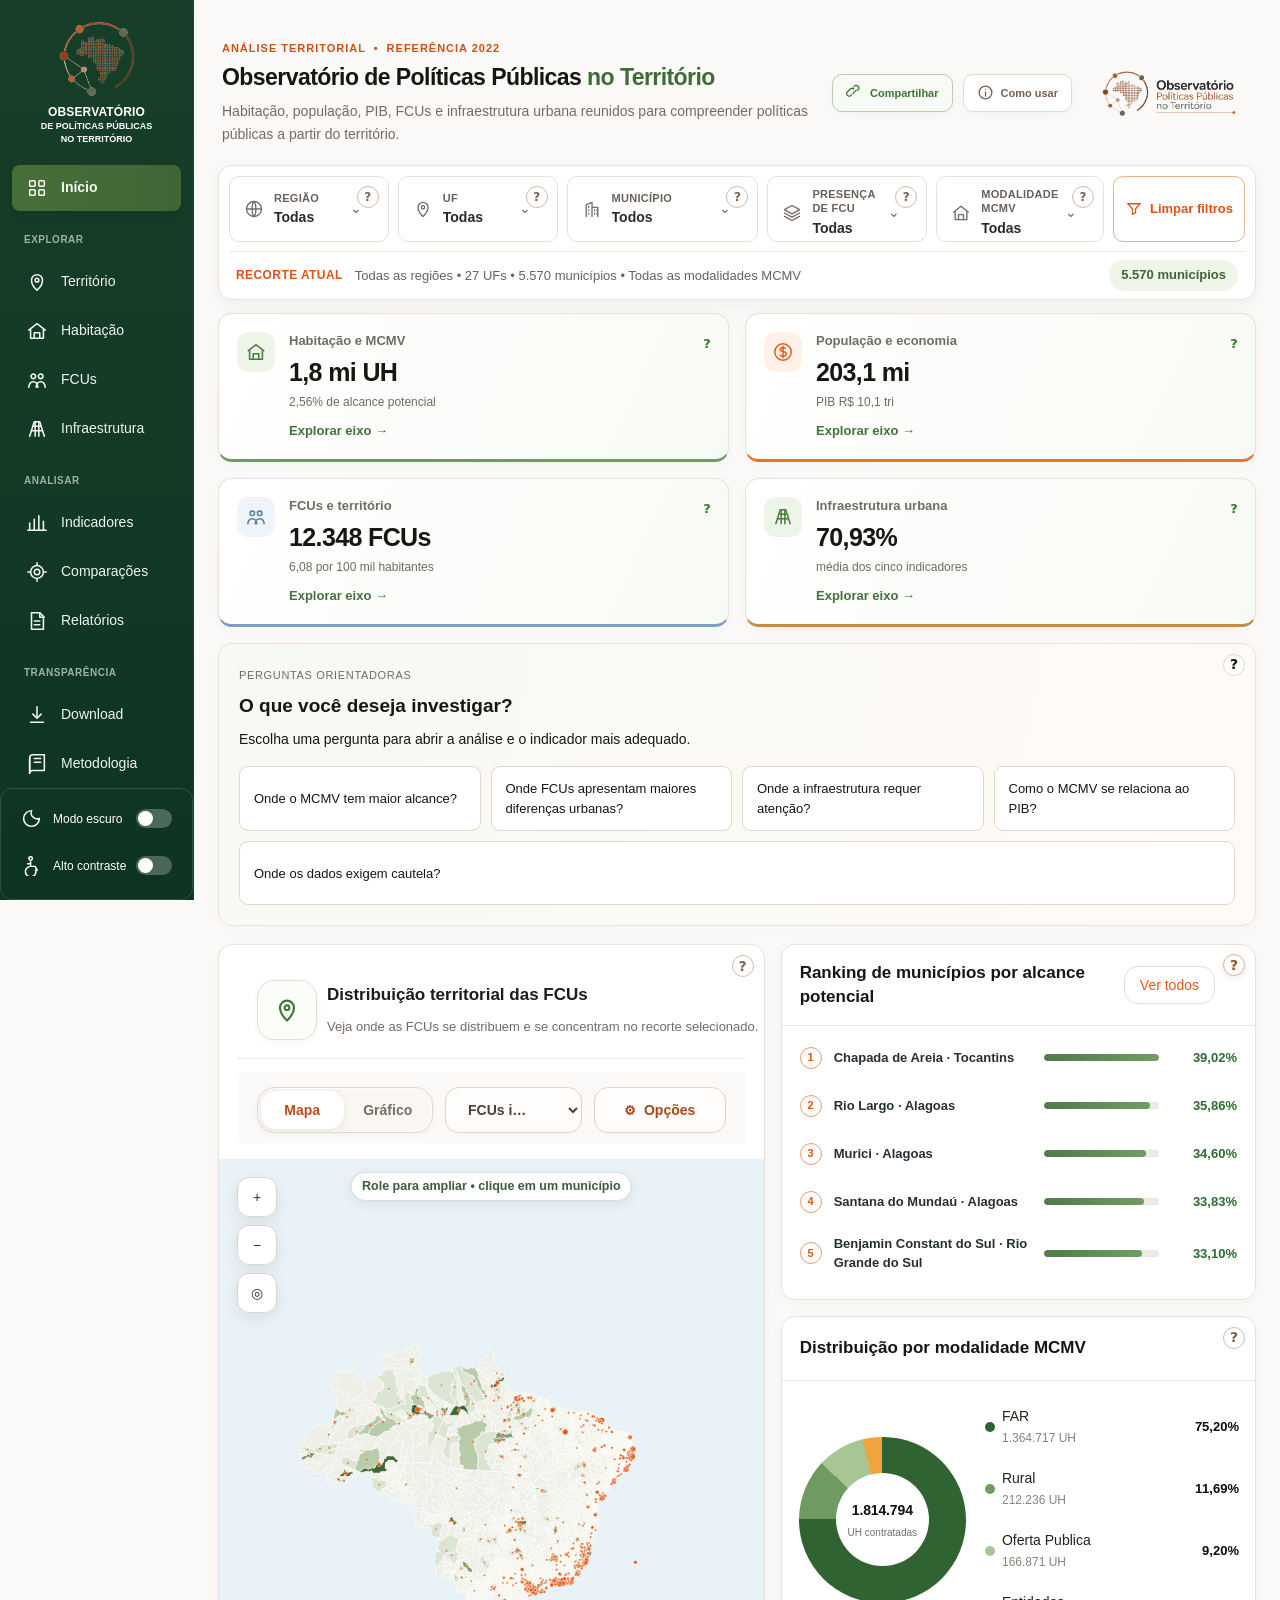
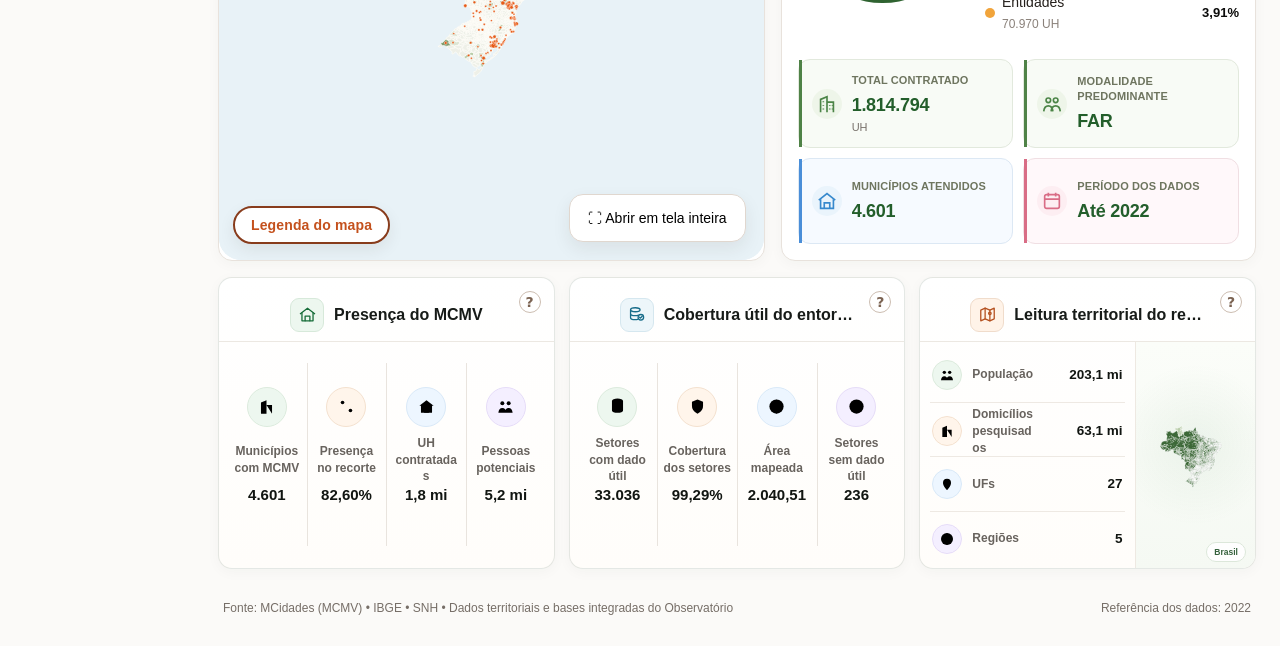
==== commit 8c64d54b: "Ativa CSS isolado dos cards padronizados" ====
--- a/index.html
+++ b/index.html
@@ -74,6 +74,7 @@
   <link rel="stylesheet" href="assets/css/habitacao-modelo-fcus-v110.css?v=118">
   <link rel="stylesheet" href="assets/css/infraestrutura-modelo-v117.css?v=121">
   <link rel="stylesheet" href="assets/css/resumos-padrao-global-v122.css?v=122">
+  <link rel="stylesheet" href="assets/css/resumos-padrao-isolado-v123.css?v=123">
 </head>
 <body id="observatorio-app">
   <button class="mobile-menu" id="mobileMenu" aria-label="Abrir menu">☰</button>
@@ -156,7 +157,7 @@
   <script src="assets/js/dados/DadosObservatorioV1.js"></script>
   <script src="assets/js/dados/GeometriaMunicipalSimplificada.js"></script>
   <script src="assets/js/dados/GeometriaEstadosSimplificada.js"></script>
-  <script src="assets/js/observatorio.js%3Fv=73?cache=122"></script>
+  <script src="assets/js/observatorio.js%3Fv=73?cache=123"></script>
 
   <!-- GitHub Pages: versão estática sem script de desafio do host de origem -->
 </body>
--- a/assets/css/resumos-padrao-isolado-v123.css
+++ b/assets/css/resumos-padrao-isolado-v123.css
@@ -0,0 +1,323 @@
+/* v123 — padrão isolado para Início, Território e FCUs */
+
+#observatorio-app .standard-reference-strip{
+  box-sizing:border-box !important;
+  display:grid !important;
+  grid-template-columns:repeat(3,minmax(0,1fr)) !important;
+  gap:14px !important;
+  width:100% !important;
+  max-width:100% !important;
+  min-width:0 !important;
+  margin-top:16px !important;
+  align-items:stretch !important;
+}
+
+#observatorio-app .standard-reference-card{
+  box-sizing:border-box !important;
+  min-width:0 !important;
+  height:292px !important;
+  min-height:292px !important;
+  max-height:292px !important;
+  margin:0 !important;
+  padding:0 !important;
+  display:grid !important;
+  grid-template-rows:64px minmax(0,1fr) !important;
+  overflow:hidden !important;
+  border:1px solid rgba(38,66,45,.12) !important;
+  border-radius:18px !important;
+  background:linear-gradient(180deg,#fff 0%,#fffdfa 100%) !important;
+  box-shadow:0 8px 24px rgba(35,46,37,.055) !important;
+}
+
+/* Cabeçalho: mais para baixo e realmente centralizado */
+#observatorio-app .standard-reference-card > h3{
+  box-sizing:border-box !important;
+  position:relative !important;
+  width:100% !important;
+  height:64px !important;
+  min-height:64px !important;
+  max-height:64px !important;
+  margin:0 !important;
+  padding:10px 50px 0 !important;
+  display:flex !important;
+  align-items:center !important;
+  justify-content:center !important;
+  gap:10px !important;
+  border-bottom:1px solid #ece8e2 !important;
+  color:#171b18 !important;
+  font-size:14px !important;
+  line-height:1.12 !important;
+  font-weight:800 !important;
+  letter-spacing:-.015em !important;
+  text-align:center !important;
+  white-space:nowrap !important;
+  overflow:hidden !important;
+}
+
+#observatorio-app .standard-reference-card > h3 > span:last-child{
+  min-width:0 !important;
+  overflow:hidden !important;
+  text-overflow:ellipsis !important;
+  white-space:nowrap !important;
+}
+
+#observatorio-app .standard-reference-title{
+  box-sizing:border-box !important;
+  width:34px !important;
+  height:34px !important;
+  min-width:34px !important;
+  flex:0 0 34px !important;
+  display:grid !important;
+  place-items:center !important;
+  border-radius:9px !important;
+}
+#observatorio-app .standard-reference-title.green{
+  color:#176d39 !important;
+  border:1px solid #d7e9da !important;
+  background:#edf7ef !important;
+}
+#observatorio-app .standard-reference-title.blue{
+  color:#176c89 !important;
+  border:1px solid #d5e7ef !important;
+  background:#edf6fa !important;
+}
+#observatorio-app .standard-reference-title.orange{
+  color:#b55221 !important;
+  border:1px solid #f0dccb !important;
+  background:#fff3e8 !important;
+}
+#observatorio-app .standard-reference-title svg{
+  width:19px !important;
+  height:19px !important;
+}
+
+/* Cards 1 e 2 */
+#observatorio-app .standard-reference-metrics{
+  box-sizing:border-box !important;
+  height:228px !important;
+  min-height:228px !important;
+  padding:13px 8px 16px !important;
+  display:grid !important;
+  grid-template-columns:repeat(4,minmax(0,1fr)) !important;
+  align-items:stretch !important;
+}
+
+#observatorio-app .standard-reference-metric{
+  box-sizing:border-box !important;
+  position:relative !important;
+  min-width:0 !important;
+  height:100% !important;
+  padding:5px 6px !important;
+  display:grid !important;
+  grid-template-rows:46px 42px 30px auto !important;
+  row-gap:6px !important;
+  align-content:center !important;
+  justify-items:center !important;
+  text-align:center !important;
+}
+
+#observatorio-app .standard-reference-metric:not(:first-child)::before{
+  content:"" !important;
+  position:absolute !important;
+  left:0 !important;
+  top:8px !important;
+  bottom:8px !important;
+  width:1px !important;
+  background:#e9e4de !important;
+}
+
+#observatorio-app .standard-reference-icon{
+  width:40px !important;
+  height:40px !important;
+  min-width:40px !important;
+  display:grid !important;
+  place-items:center !important;
+  border-radius:50% !important;
+  border:1px solid #dcebdd !important;
+  background:#edf7ef !important;
+  color:#15703b !important;
+}
+#observatorio-app .standard-reference-icon.orange{background:#fff5eb !important;color:#ed6a19 !important;border-color:#f4e1cf !important;}
+#observatorio-app .standard-reference-icon.blue{background:#edf6ff !important;color:#2477c9 !important;border-color:#d9e9f8 !important;}
+#observatorio-app .standard-reference-icon.purple{background:#f4efff !important;color:#6c43bc !important;border-color:#e6dcf8 !important;}
+#observatorio-app .standard-reference-icon svg{width:19px !important;height:19px !important;}
+
+#observatorio-app .standard-reference-metric small{
+  width:100% !important;
+  min-height:42px !important;
+  display:flex !important;
+  align-items:center !important;
+  justify-content:center !important;
+  color:#68635e !important;
+  font-size:8.7px !important;
+  line-height:1.15 !important;
+  font-weight:650 !important;
+  text-align:center !important;
+}
+
+#observatorio-app .standard-reference-metric strong{
+  width:100% !important;
+  color:#111511 !important;
+  font-size:15px !important;
+  line-height:1 !important;
+  font-weight:800 !important;
+  white-space:nowrap !important;
+  text-align:center !important;
+  font-variant-numeric:tabular-nums lining-nums !important;
+}
+
+#observatorio-app .standard-reference-note{
+  width:100% !important;
+  color:#8a857e !important;
+  font-size:7px !important;
+  line-height:1.1 !important;
+  text-align:center !important;
+}
+
+/* Card 3 */
+#observatorio-app .standard-reference-map-body{
+  box-sizing:border-box !important;
+  height:228px !important;
+  min-height:228px !important;
+  display:grid !important;
+  grid-template-columns:minmax(0,64%) minmax(0,36%) !important;
+  overflow:hidden !important;
+}
+
+#observatorio-app .standard-reference-list{
+  box-sizing:border-box !important;
+  height:228px !important;
+  min-height:228px !important;
+  padding:5px 10px !important;
+  display:grid !important;
+  grid-template-rows:repeat(4,minmax(0,1fr)) !important;
+}
+
+#observatorio-app .standard-reference-row{
+  box-sizing:border-box !important;
+  min-width:0 !important;
+  height:100% !important;
+  padding:3px 2px !important;
+  display:grid !important;
+  grid-template-columns:32px minmax(0,1fr) 76px !important;
+  column-gap:8px !important;
+  align-items:center !important;
+}
+#observatorio-app .standard-reference-row:not(:first-child){border-top:1px solid #eee9e3 !important;}
+#observatorio-app .standard-reference-row .standard-reference-icon{
+  width:30px !important;
+  height:30px !important;
+  min-width:30px !important;
+}
+#observatorio-app .standard-reference-row .standard-reference-icon svg{width:16px !important;height:16px !important;}
+
+#observatorio-app .standard-reference-row small{
+  min-width:0 !important;
+  color:#68635e !important;
+  font-size:8.5px !important;
+  line-height:1.12 !important;
+  font-weight:650 !important;
+  text-align:left !important;
+}
+
+#observatorio-app .standard-reference-row strong{
+  width:76px !important;
+  min-width:76px !important;
+  color:#111511 !important;
+  font-size:13.5px !important;
+  line-height:1 !important;
+  font-weight:800 !important;
+  white-space:nowrap !important;
+  text-align:right !important;
+  font-variant-numeric:tabular-nums lining-nums !important;
+}
+
+#observatorio-app .standard-reference-map{
+  box-sizing:border-box !important;
+  height:228px !important;
+  min-width:0 !important;
+  display:grid !important;
+  place-items:center !important;
+  position:relative !important;
+  overflow:hidden !important;
+  border-left:1px solid #eee9e2 !important;
+  background:radial-gradient(circle at 50% 45%,rgba(82,145,91,.08),transparent 58%),linear-gradient(180deg,#fbfdf9 0%,#f5f9f3 100%) !important;
+}
+#observatorio-app .standard-reference-map svg{
+  width:96% !important;
+  height:90% !important;
+  max-width:100% !important;
+  max-height:100% !important;
+}
+
+/* Mantém o ? no canto e fora da centralização */
+#observatorio-app .standard-reference-card > .context-help{
+  top:13px !important;
+  right:13px !important;
+}
+
+/* tablet horizontal */
+@media (min-width:760px) and (max-width:1100px){
+  #observatorio-app .standard-reference-strip{
+    gap:10px !important;
+    margin-top:14px !important;
+  }
+  #observatorio-app .standard-reference-card{
+    height:278px !important;
+    min-height:278px !important;
+    max-height:278px !important;
+    grid-template-rows:62px minmax(0,1fr) !important;
+  }
+  #observatorio-app .standard-reference-card > h3{
+    height:62px !important;
+    min-height:62px !important;
+    max-height:62px !important;
+    padding:11px 40px 0 !important;
+    gap:8px !important;
+    font-size:12px !important;
+  }
+  #observatorio-app .standard-reference-title{
+    width:30px !important;
+    height:30px !important;
+    min-width:30px !important;
+    flex-basis:30px !important;
+  }
+  #observatorio-app .standard-reference-metrics{
+    height:216px !important;
+    min-height:216px !important;
+    padding:9px 4px 12px !important;
+  }
+  #observatorio-app .standard-reference-metric{
+    padding-left:3px !important;
+    padding-right:3px !important;
+    grid-template-rows:42px 38px 28px auto !important;
+    row-gap:5px !important;
+  }
+  #observatorio-app .standard-reference-icon{
+    width:36px !important;height:36px !important;min-width:36px !important;
+  }
+  #observatorio-app .standard-reference-metric small{min-height:38px !important;font-size:7.8px !important;}
+  #observatorio-app .standard-reference-metric strong{font-size:13px !important;}
+  #observatorio-app .standard-reference-note{font-size:6.7px !important;}
+
+  #observatorio-app .standard-reference-map-body{
+    height:216px !important;
+    min-height:216px !important;
+    grid-template-columns:minmax(0,67%) minmax(0,33%) !important;
+  }
+  #observatorio-app .standard-reference-list{
+    height:216px !important;
+    min-height:216px !important;
+    padding:4px 7px !important;
+  }
+  #observatorio-app .standard-reference-row{
+    grid-template-columns:28px minmax(0,1fr) 64px !important;
+    column-gap:6px !important;
+  }
+  #observatorio-app .standard-reference-row .standard-reference-icon{
+    width:27px !important;height:27px !important;min-width:27px !important;
+  }
+  #observatorio-app .standard-reference-row small{font-size:7.5px !important;}
+  #observatorio-app .standard-reference-row strong{width:64px !important;min-width:64px !important;font-size:11.5px !important;}
+  #observatorio-app .standard-reference-map{height:216px !important;}
+}
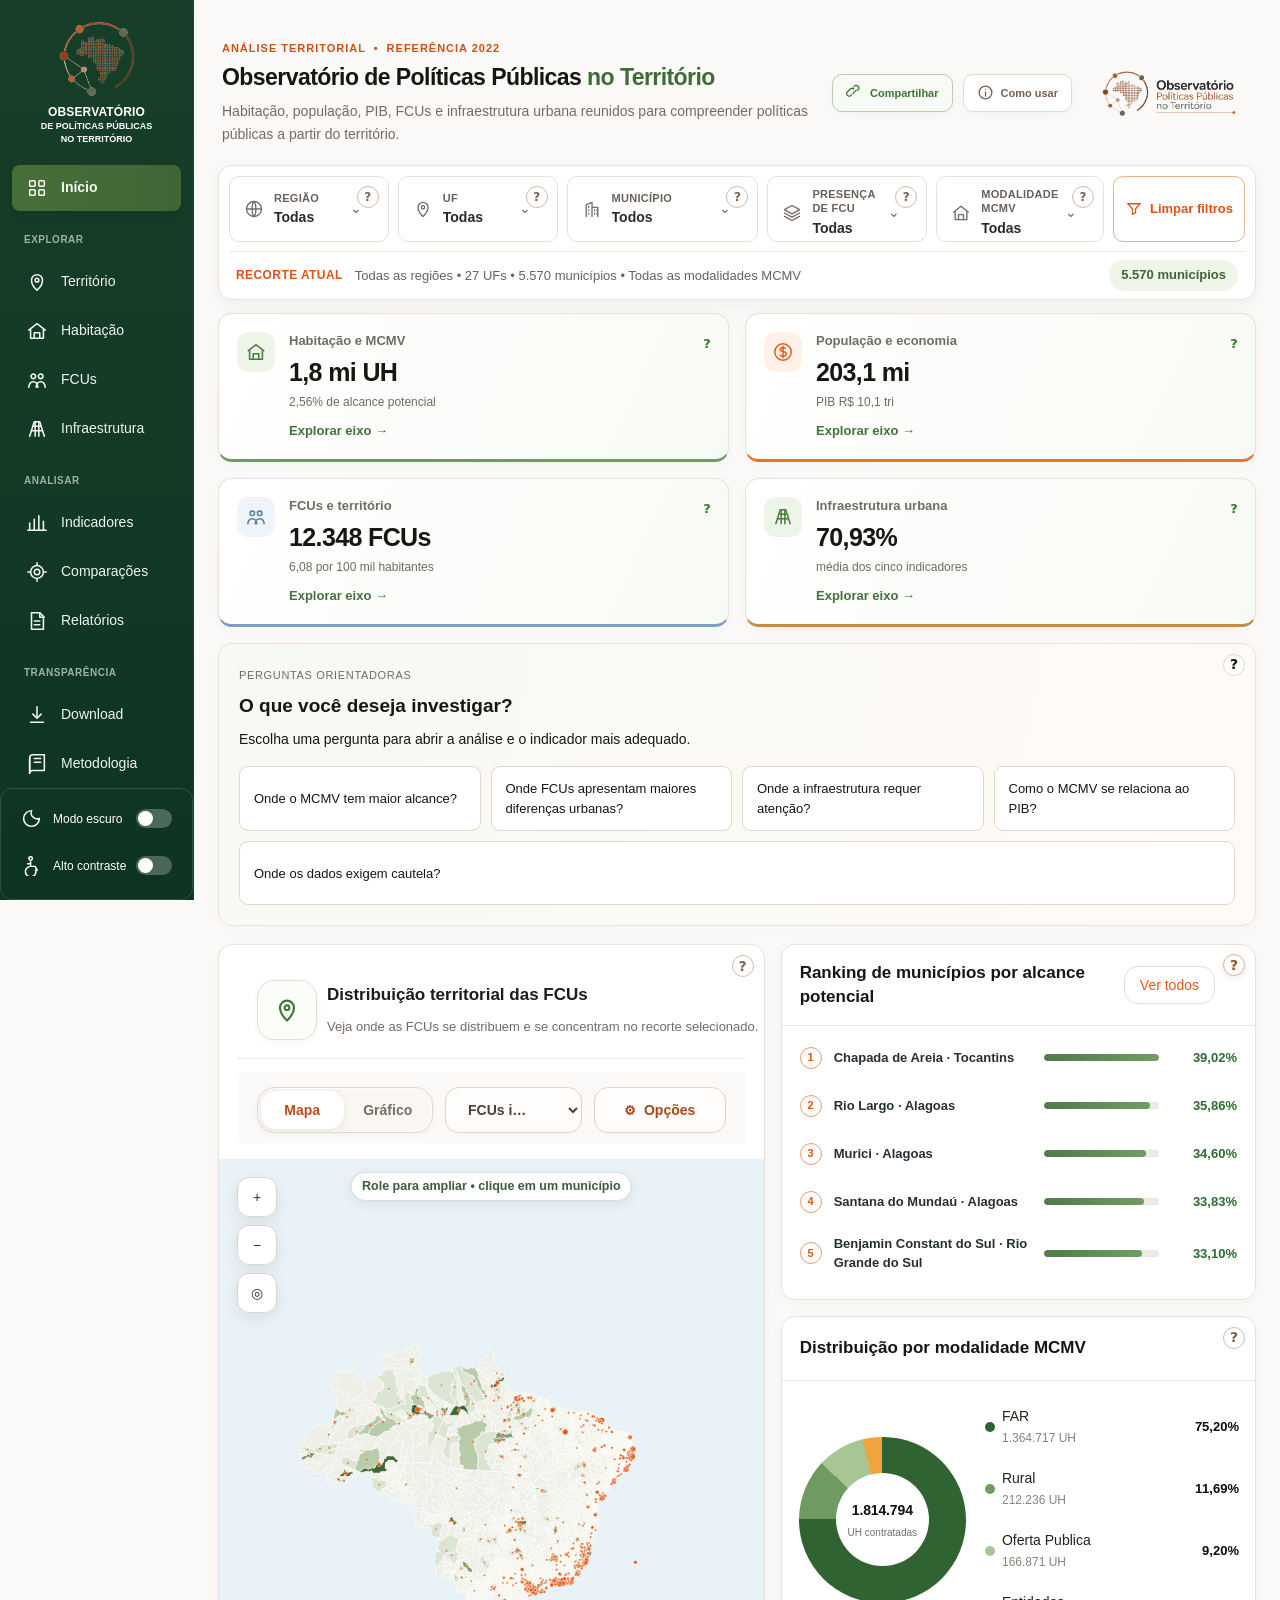
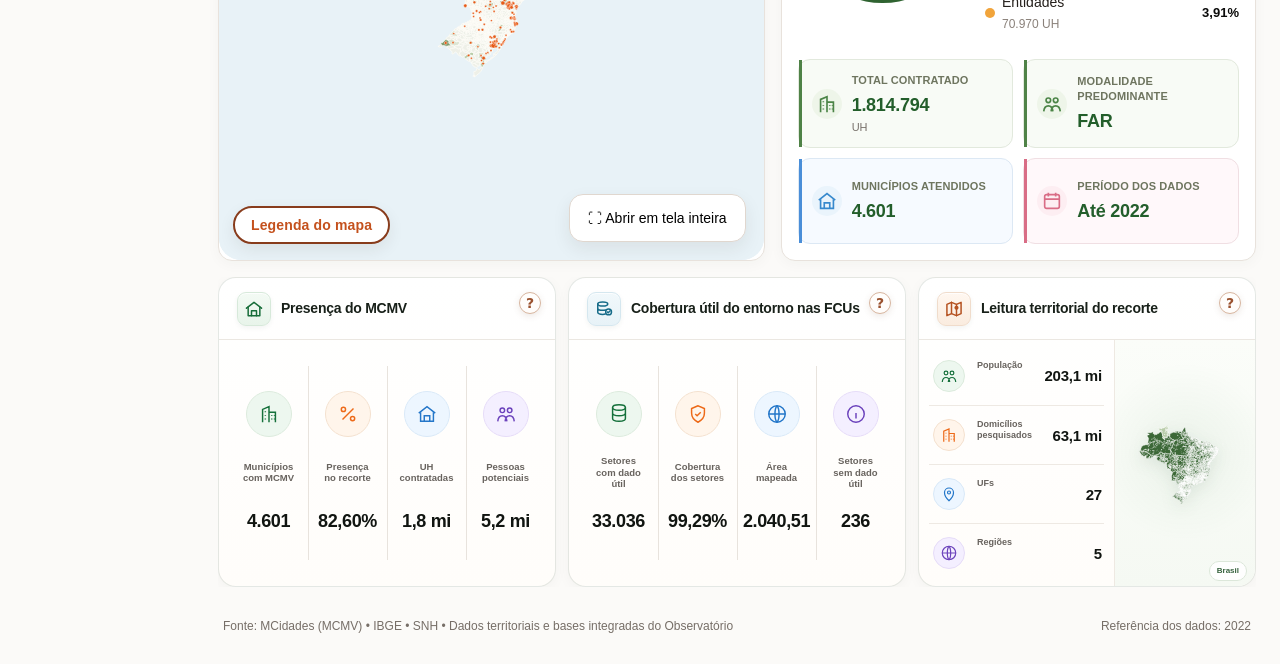
==== commit daf6e98b: "Restaura estilos ao estado estável anterior à padronização global" ====
--- a/index.html
+++ b/index.html
@@ -73,8 +73,6 @@
   <link rel="stylesheet" href="assets/css/inicio-estabilidade-v106.css?v=106">
   <link rel="stylesheet" href="assets/css/habitacao-modelo-fcus-v110.css?v=118">
   <link rel="stylesheet" href="assets/css/infraestrutura-modelo-v117.css?v=121">
-  <link rel="stylesheet" href="assets/css/resumos-padrao-global-v122.css?v=122">
-  <link rel="stylesheet" href="assets/css/resumos-padrao-isolado-v123.css?v=123">
 </head>
 <body id="observatorio-app">
   <button class="mobile-menu" id="mobileMenu" aria-label="Abrir menu">☰</button>
@@ -157,7 +155,7 @@
   <script src="assets/js/dados/DadosObservatorioV1.js"></script>
   <script src="assets/js/dados/GeometriaMunicipalSimplificada.js"></script>
   <script src="assets/js/dados/GeometriaEstadosSimplificada.js"></script>
-  <script src="assets/js/observatorio.js%3Fv=73?cache=123"></script>
+  <script src="assets/js/observatorio.js%3Fv=73?cache=121"></script>
 
   <!-- GitHub Pages: versão estática sem script de desafio do host de origem -->
 </body>
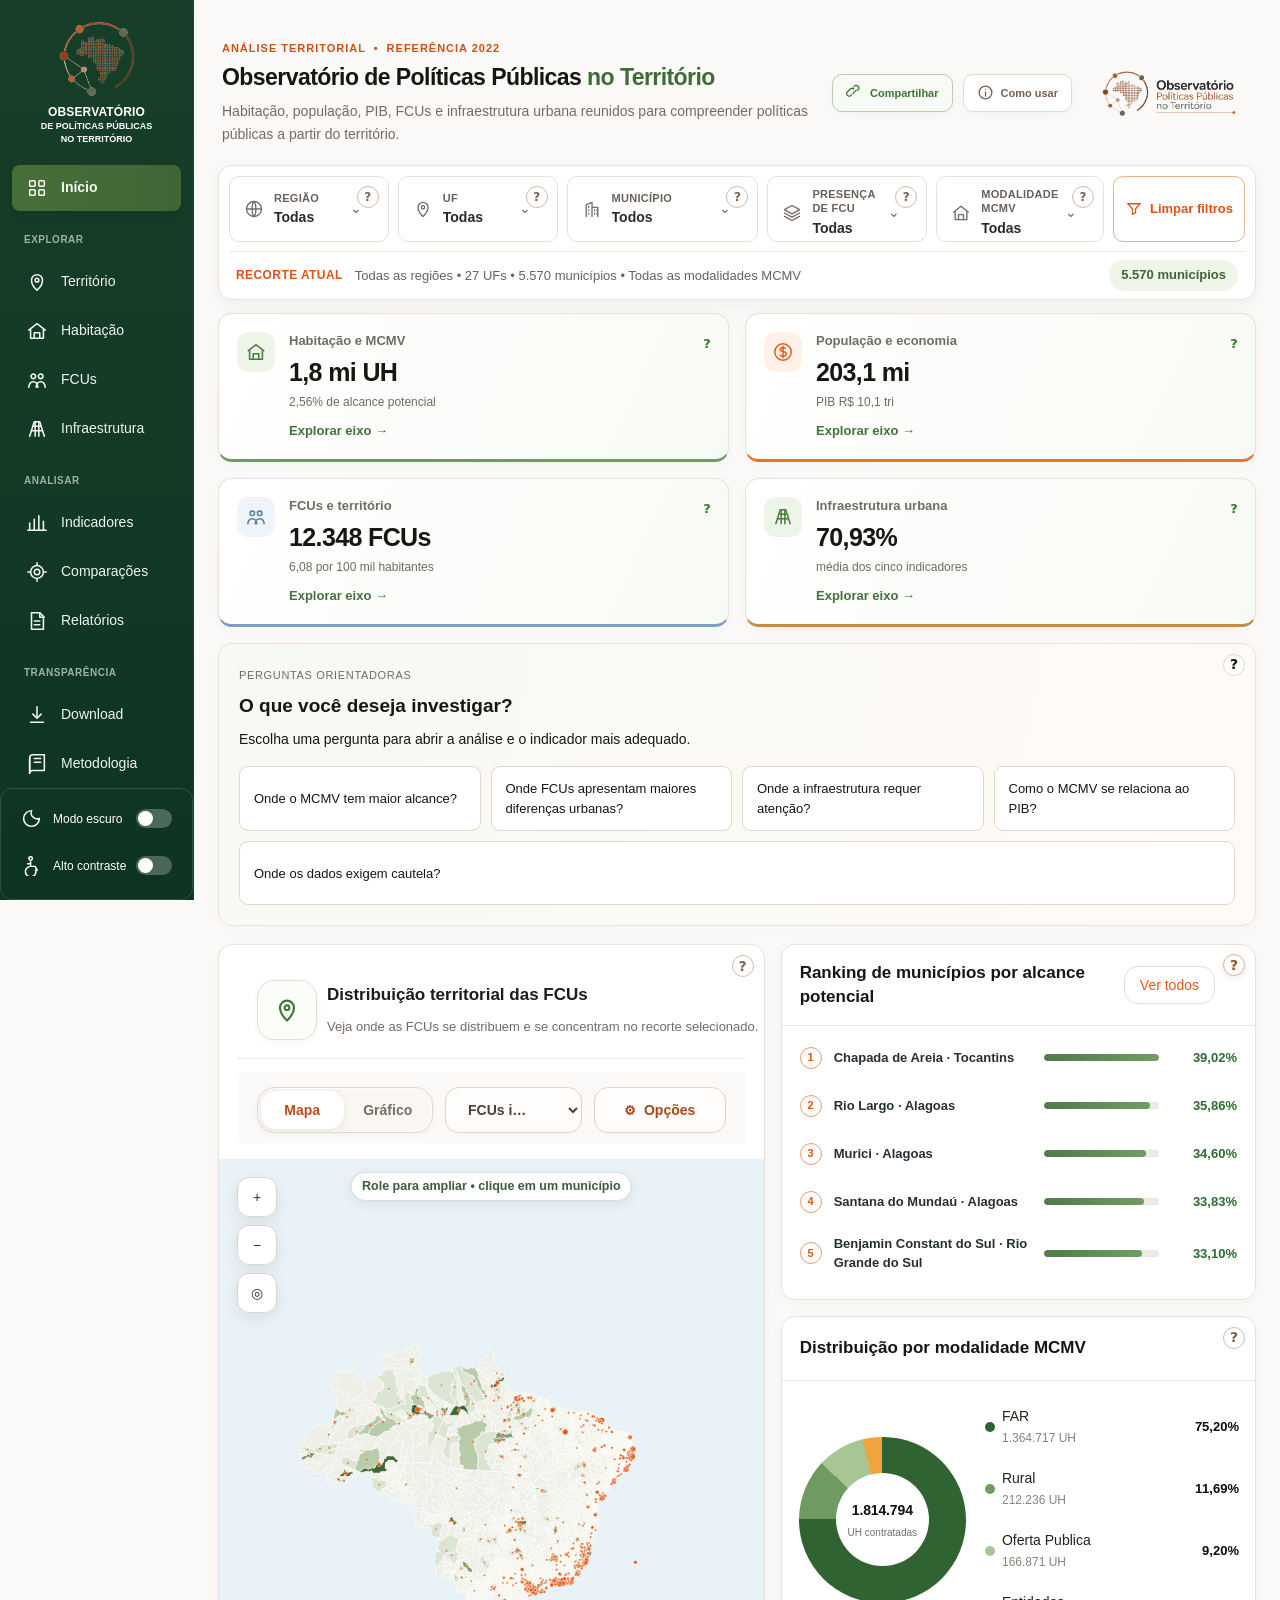
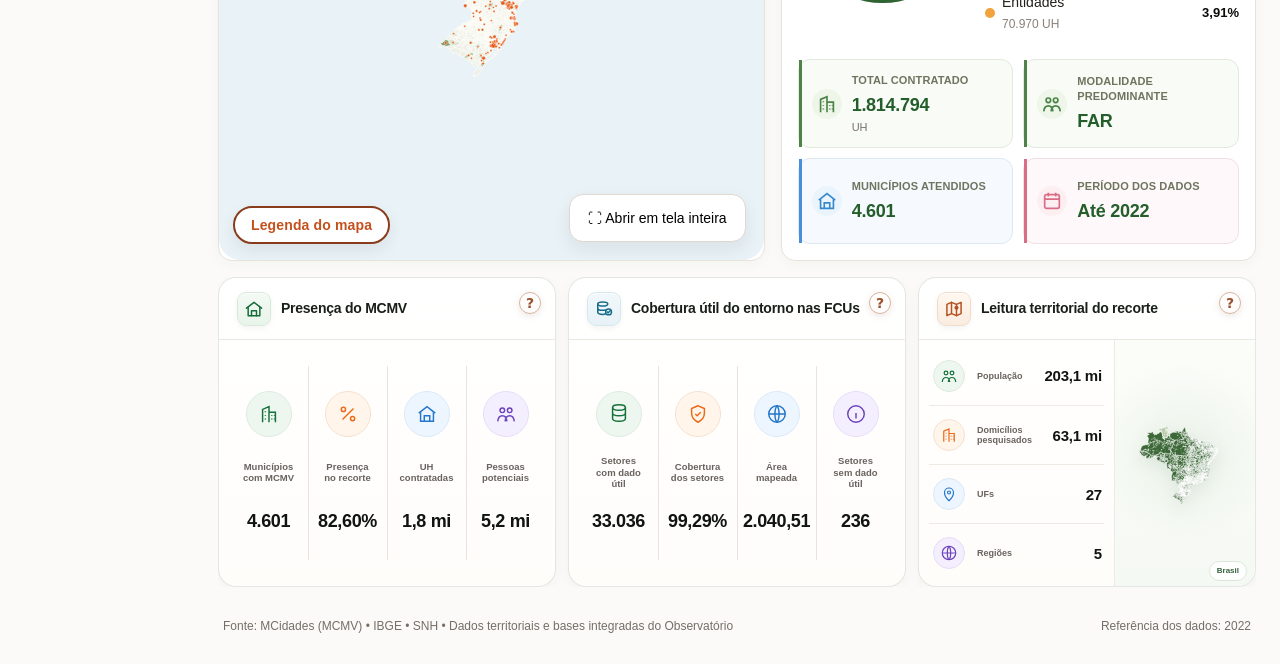
==== commit ea2c8e14: "Ativa alinhamento dos rótulos no recorte territorial da página Início" ====
--- a/index.html
+++ b/index.html
@@ -73,6 +73,8 @@
   <link rel="stylesheet" href="assets/css/inicio-estabilidade-v106.css?v=106">
   <link rel="stylesheet" href="assets/css/habitacao-modelo-fcus-v110.css?v=118">
   <link rel="stylesheet" href="assets/css/infraestrutura-modelo-v117.css?v=121">
+  <link rel="stylesheet" href="assets/css/infraestrutura-distribuicao-fix-v124.css?v=124">
+  <link rel="stylesheet" href="assets/css/inicio-leitura-territorial-align-v125.css?v=125">
 </head>
 <body id="observatorio-app">
   <button class="mobile-menu" id="mobileMenu" aria-label="Abrir menu">☰</button>
--- a/assets/css/infraestrutura-distribuicao-fix-v124.css
+++ b/assets/css/infraestrutura-distribuicao-fix-v124.css
@@ -0,0 +1,175 @@
+/* v124 — correção exclusiva do card "Distribuição dos municípios por índice"
+   Evita corte da segunda linha de indicadores em tablets, sem afetar os cards inferiores. */
+
+#page-infraestrutura .infra-distribution-card{
+  display:flex !important;
+  flex-direction:column !important;
+  min-height:0 !important;
+  overflow:hidden !important;
+}
+
+#page-infraestrutura .infra-distribution-card > .card-head{
+  flex:0 0 auto !important;
+}
+
+#page-infraestrutura .infra-distribution-card .infra-index-reference{
+  box-sizing:border-box !important;
+  flex:1 1 auto !important;
+  min-height:0 !important;
+  overflow:hidden !important;
+}
+
+/* Tablet / paisagem — exatamente o cenário do print */
+@media (min-width:761px) and (max-width:1100px){
+  #page-infraestrutura .infra-distribution-card .infra-index-reference{
+    height:100% !important;
+    min-height:0 !important;
+    display:grid !important;
+    grid-template-rows:minmax(0,1fr) 126px !important;
+    gap:8px !important;
+    padding:0 10px 10px !important;
+    align-content:stretch !important;
+  }
+
+  #page-infraestrutura .infra-distribution-card .infra-index-reference > .donut-wrap{
+    box-sizing:border-box !important;
+    width:100% !important;
+    height:100% !important;
+    min-height:0 !important;
+    margin:0 !important;
+    padding:2px 8px !important;
+    display:grid !important;
+    grid-template-columns:122px minmax(0,1fr) !important;
+    gap:10px !important;
+    align-items:center !important;
+    align-content:center !important;
+    overflow:hidden !important;
+  }
+
+  #page-infraestrutura .infra-distribution-card .infra-index-reference .donut{
+    width:116px !important;
+    height:116px !important;
+    min-width:116px !important;
+    min-height:116px !important;
+    margin:0 auto !important;
+    justify-self:center !important;
+  }
+
+  #page-infraestrutura .infra-distribution-card .infra-index-reference .donut:after{
+    inset:31% !important;
+  }
+
+  #page-infraestrutura .infra-distribution-card .infra-index-reference .donut-center{
+    padding:0 6px !important;
+  }
+
+  #page-infraestrutura .infra-distribution-card .infra-index-reference .donut-center .chart-center-value{
+    font-size:15px !important;
+    line-height:1 !important;
+  }
+
+  #page-infraestrutura .infra-distribution-card .infra-index-reference .donut-center span{
+    font-size:7px !important;
+    line-height:1 !important;
+  }
+
+  #page-infraestrutura .infra-distribution-card .infra-index-reference .donut-legend{
+    min-width:0 !important;
+    width:100% !important;
+    display:grid !important;
+    gap:2px !important;
+    align-content:center !important;
+    overflow:hidden !important;
+  }
+
+  #page-infraestrutura .infra-distribution-card .infra-index-reference .donut-item{
+    min-width:0 !important;
+    min-height:20px !important;
+    grid-template-columns:8px minmax(0,1fr) auto !important;
+    gap:6px !important;
+  }
+
+  #page-infraestrutura .infra-distribution-card .infra-index-reference .donut-item i{
+    width:7px !important;
+    height:7px !important;
+  }
+
+  #page-infraestrutura .infra-distribution-card .infra-index-reference .donut-item span,
+  #page-infraestrutura .infra-distribution-card .infra-index-reference .donut-item b{
+    font-size:8.4px !important;
+    line-height:1.05 !important;
+  }
+
+  #page-infraestrutura .infra-distribution-card .infra-index-reference .donut-item small{
+    margin-top:1px !important;
+    font-size:6.6px !important;
+    line-height:1.05 !important;
+  }
+
+  #page-infraestrutura .infra-index-summary{
+    box-sizing:border-box !important;
+    width:100% !important;
+    height:126px !important;
+    min-height:126px !important;
+    max-height:126px !important;
+    display:grid !important;
+    grid-template-columns:repeat(2,minmax(0,1fr)) !important;
+    grid-template-rows:repeat(2,minmax(0,1fr)) !important;
+    gap:6px !important;
+    overflow:hidden !important;
+  }
+
+  #page-infraestrutura .infra-index-summary .ref-summary-box{
+    box-sizing:border-box !important;
+    width:100% !important;
+    height:100% !important;
+    min-height:0 !important;
+    max-height:none !important;
+    margin:0 !important;
+    padding:5px 8px 5px 10px !important;
+    display:grid !important;
+    grid-template-columns:26px minmax(0,1fr) !important;
+    gap:7px !important;
+    align-items:center !important;
+    border-radius:10px !important;
+    overflow:hidden !important;
+  }
+
+  #page-infraestrutura .infra-index-summary .ref-summary-icon{
+    width:25px !important;
+    height:25px !important;
+    min-width:25px !important;
+  }
+
+  #page-infraestrutura .infra-index-summary .ref-summary-icon svg{
+    width:14px !important;
+    height:14px !important;
+  }
+
+  #page-infraestrutura .infra-index-summary .ref-summary-box > div{
+    min-width:0 !important;
+  }
+
+  #page-infraestrutura .infra-index-summary .ref-summary-box small{
+    display:block !important;
+    margin:0 0 2px !important;
+    font-size:7.2px !important;
+    line-height:1.05 !important;
+    white-space:nowrap !important;
+  }
+
+  #page-infraestrutura .infra-index-summary .ref-summary-box strong{
+    display:block !important;
+    font-size:12.5px !important;
+    line-height:1.02 !important;
+    white-space:nowrap !important;
+  }
+
+  #page-infraestrutura .infra-index-summary .ref-summary-box em{
+    display:block !important;
+    margin-top:2px !important;
+    font-size:6.7px !important;
+    line-height:1 !important;
+    white-space:nowrap !important;
+  }
+}
--- a/assets/css/inicio-leitura-territorial-align-v125.css
+++ b/assets/css/inicio-leitura-territorial-align-v125.css
@@ -0,0 +1,40 @@
+/* v125 — centraliza os rótulos com os ícones no card Leitura territorial do recorte */
+
+#observatorio-app #pages #page-inicio
+.home-reading-summary-card .summary-map-metrics .reading-item{
+  align-items:center !important;
+}
+
+#observatorio-app #pages #page-inicio
+.home-reading-summary-card .summary-map-metrics .mini-icon{
+  align-self:center !important;
+  justify-self:center !important;
+}
+
+#observatorio-app #pages #page-inicio
+.home-reading-summary-card .summary-map-metrics .reading-item small{
+  box-sizing:border-box !important;
+  height:100% !important;
+  min-height:36px !important;
+  margin:0 !important;
+  padding:0 !important;
+  display:flex !important;
+  align-items:center !important;
+  justify-content:flex-start !important;
+  align-self:center !important;
+  text-align:left !important;
+  line-height:1.16 !important;
+}
+
+#observatorio-app #pages #page-inicio
+.home-reading-summary-card .summary-map-metrics .reading-item strong{
+  align-self:center !important;
+}
+
+/* Tablet horizontal */
+@media (min-width:760px) and (max-width:1100px){
+  #observatorio-app #pages #page-inicio
+  .home-reading-summary-card .summary-map-metrics .reading-item small{
+    min-height:32px !important;
+  }
+}
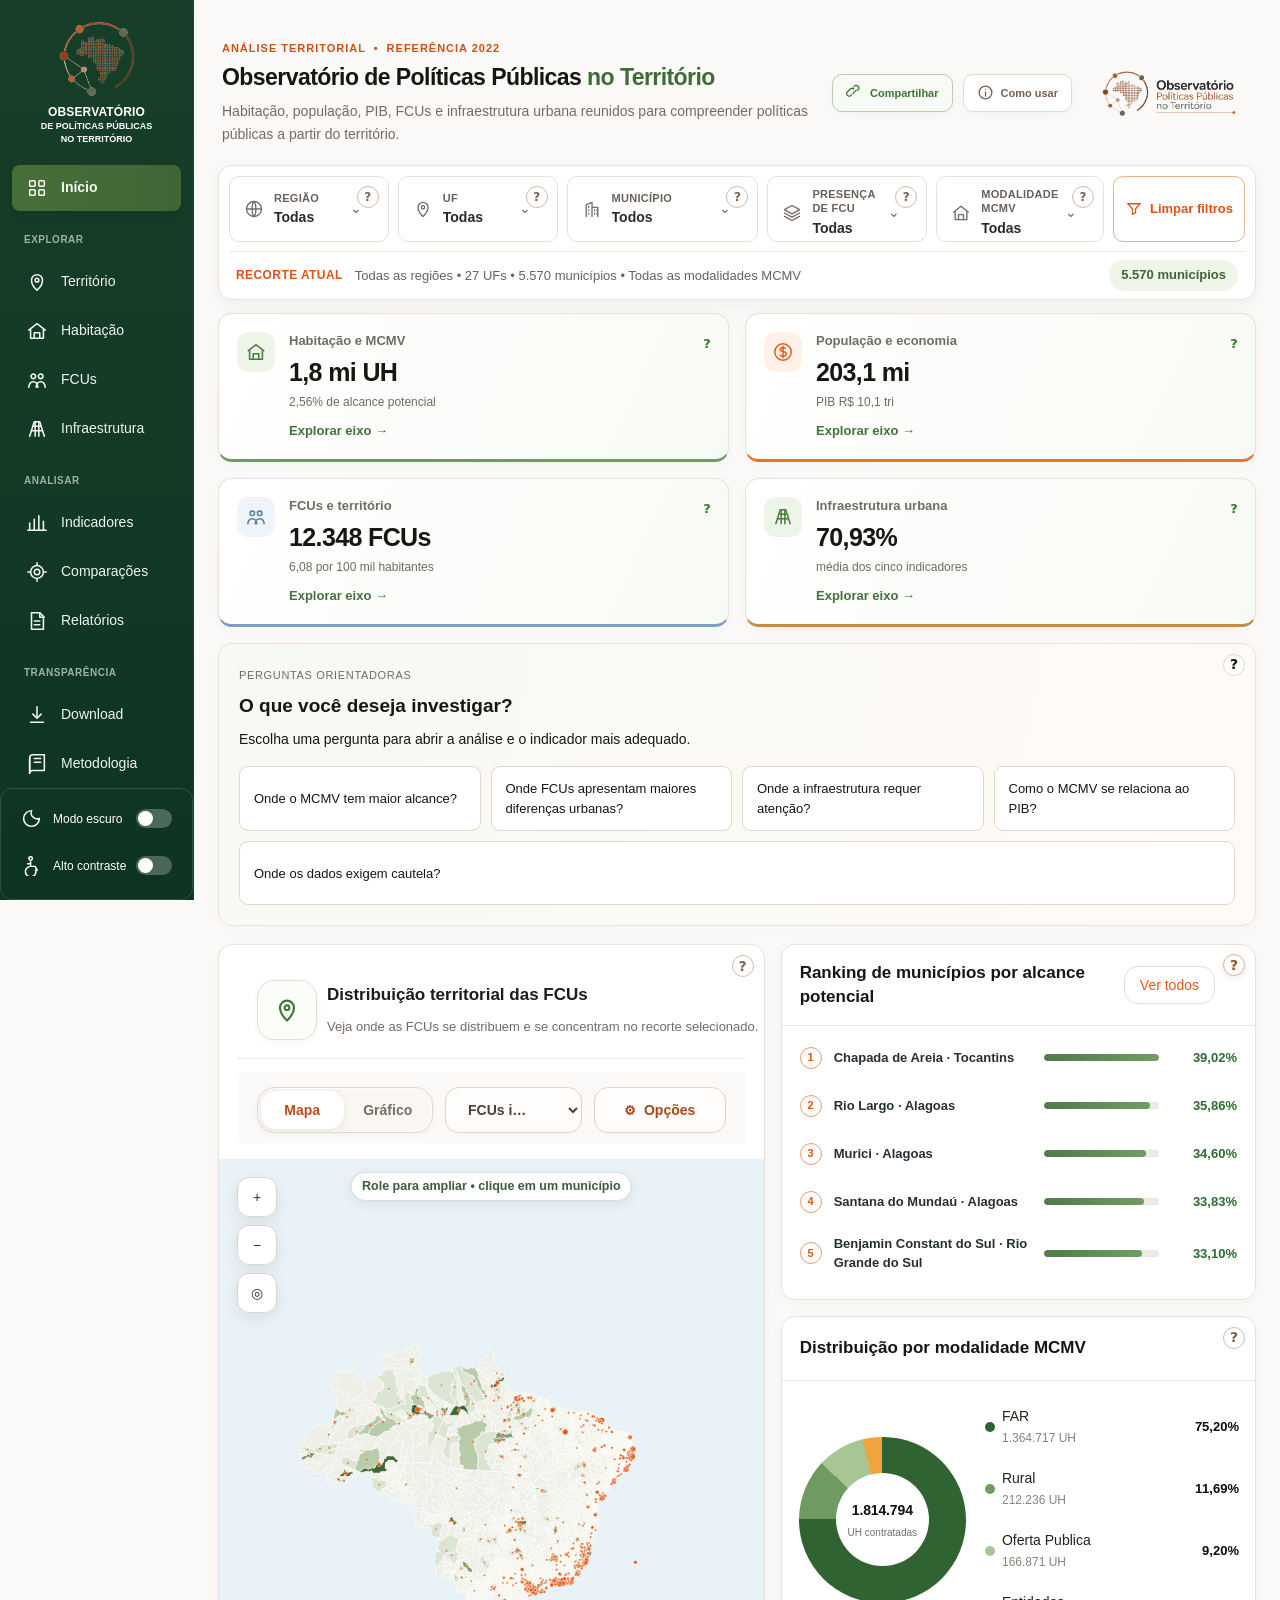
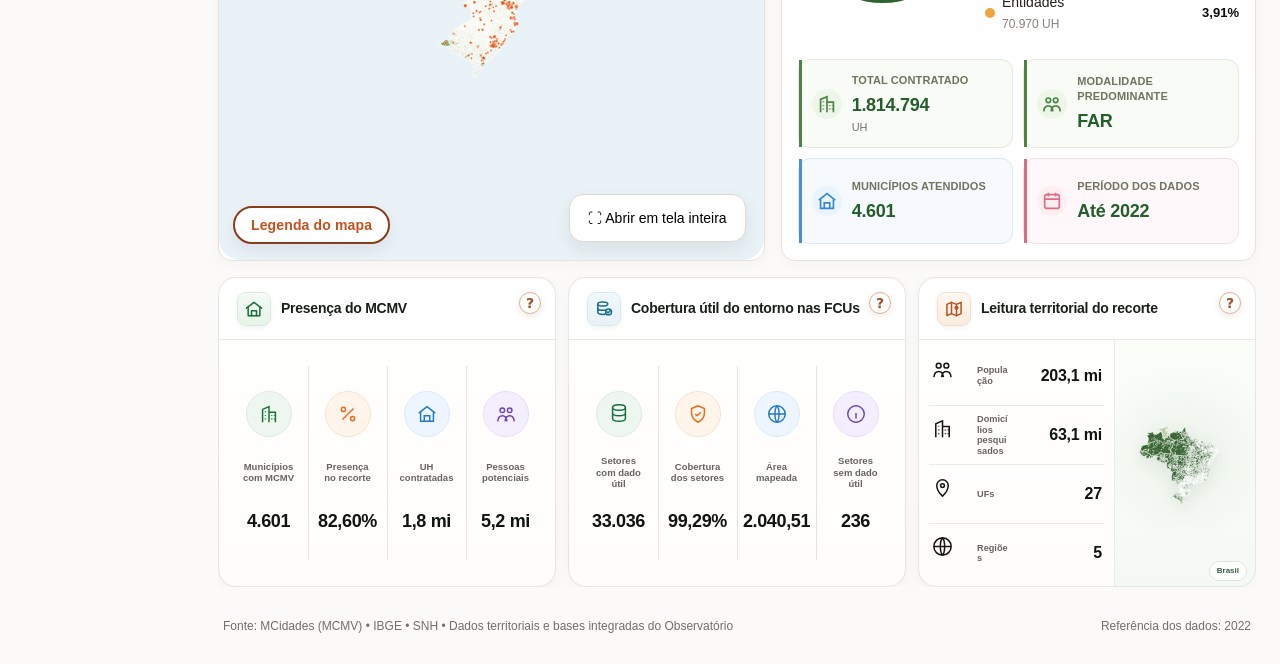
==== commit 2921fe38: "Ativa estrutura própria do recorte territorial na página Início" ====
--- a/index.html
+++ b/index.html
@@ -75,6 +75,7 @@
   <link rel="stylesheet" href="assets/css/infraestrutura-modelo-v117.css?v=121">
   <link rel="stylesheet" href="assets/css/infraestrutura-distribuicao-fix-v124.css?v=124">
   <link rel="stylesheet" href="assets/css/inicio-leitura-territorial-align-v125.css?v=125">
+  <link rel="stylesheet" href="assets/css/inicio-leitura-territorial-v126.css?v=126">
 </head>
 <body id="observatorio-app">
   <button class="mobile-menu" id="mobileMenu" aria-label="Abrir menu">☰</button>
@@ -157,7 +158,7 @@
   <script src="assets/js/dados/DadosObservatorioV1.js"></script>
   <script src="assets/js/dados/GeometriaMunicipalSimplificada.js"></script>
   <script src="assets/js/dados/GeometriaEstadosSimplificada.js"></script>
-  <script src="assets/js/observatorio.js%3Fv=73?cache=121"></script>
+  <script src="assets/js/observatorio.js%3Fv=73?cache=126"></script>
 
   <!-- GitHub Pages: versão estática sem script de desafio do host de origem -->
 </body>
--- a/assets/css/inicio-leitura-territorial-v126.css
+++ b/assets/css/inicio-leitura-territorial-v126.css
@@ -0,0 +1,139 @@
+/* v126 — estrutura própria do card Leitura territorial do recorte */
+
+#observatorio-app #pages #page-inicio
+.home-reading-card-v126 .summary-map-layout{
+  display:grid !important;
+  grid-template-columns:minmax(0,58%) minmax(0,42%) !important;
+  align-items:stretch !important;
+}
+
+#observatorio-app #pages #page-inicio
+.home-reading-metrics-v126{
+  box-sizing:border-box !important;
+  height:248px !important;
+  min-height:248px !important;
+  padding:6px 10px !important;
+  display:grid !important;
+  grid-template-rows:repeat(4,minmax(0,1fr)) !important;
+  overflow:hidden !important;
+}
+
+#observatorio-app #pages #page-inicio
+.home-reading-row-v126{
+  box-sizing:border-box !important;
+  min-width:0 !important;
+  min-height:0 !important;
+  height:100% !important;
+  padding:3px 2px !important;
+  display:grid !important;
+  grid-template-columns:minmax(0,1fr) 82px !important;
+  column-gap:10px !important;
+  align-items:center !important;
+}
+
+#observatorio-app #pages #page-inicio
+.home-reading-row-v126:not(:first-child){
+  border-top:1px solid #eee9e3 !important;
+}
+
+#observatorio-app #pages #page-inicio
+.home-reading-key-v126{
+  box-sizing:border-box !important;
+  min-width:0 !important;
+  height:100% !important;
+  display:flex !important;
+  align-items:center !important;
+  justify-content:flex-start !important;
+  gap:10px !important;
+}
+
+#observatorio-app #pages #page-inicio
+.home-reading-key-v126 .mini-icon{
+  width:36px !important;
+  height:36px !important;
+  min-width:36px !important;
+  flex:0 0 36px !important;
+  margin:0 !important;
+  align-self:center !important;
+}
+
+#observatorio-app #pages #page-inicio
+.home-reading-key-v126 small{
+  box-sizing:border-box !important;
+  min-width:0 !important;
+  margin:0 !important;
+  padding:0 !important;
+  display:block !important;
+  color:#68635e !important;
+  font-size:9.2px !important;
+  line-height:1.15 !important;
+  font-weight:650 !important;
+  text-align:left !important;
+  white-space:normal !important;
+  align-self:center !important;
+}
+
+#observatorio-app #pages #page-inicio
+.home-reading-row-v126 > strong{
+  width:82px !important;
+  min-width:82px !important;
+  max-width:82px !important;
+  margin:0 !important;
+  padding:0 !important;
+  color:#111511 !important;
+  font-size:16px !important;
+  line-height:1 !important;
+  font-weight:800 !important;
+  letter-spacing:-.015em !important;
+  white-space:nowrap !important;
+  text-align:right !important;
+  align-self:center !important;
+  font-variant-numeric:tabular-nums lining-nums !important;
+}
+
+@media (min-width:760px) and (max-width:1100px){
+  #observatorio-app #pages #page-inicio
+  .home-reading-card-v126 .summary-map-layout{
+    grid-template-columns:minmax(0,60%) minmax(0,40%) !important;
+  }
+
+  #observatorio-app #pages #page-inicio
+  .home-reading-metrics-v126{
+    height:248px !important;
+    min-height:248px !important;
+    padding:6px 8px !important;
+  }
+
+  #observatorio-app #pages #page-inicio
+  .home-reading-row-v126{
+    grid-template-columns:minmax(0,1fr) 68px !important;
+    column-gap:7px !important;
+  }
+
+  #observatorio-app #pages #page-inicio
+  .home-reading-key-v126{
+    gap:8px !important;
+  }
+
+  #observatorio-app #pages #page-inicio
+  .home-reading-key-v126 .mini-icon{
+    width:32px !important;
+    height:32px !important;
+    min-width:32px !important;
+    flex-basis:32px !important;
+  }
+
+  #observatorio-app #pages #page-inicio
+  .home-reading-key-v126 small{
+    font-size:8.4px !important;
+    line-height:1.14 !important;
+  }
+
+  #observatorio-app #pages #page-inicio
+  .home-reading-row-v126 > strong{
+    width:68px !important;
+    min-width:68px !important;
+    max-width:68px !important;
+    font-size:12px !important;
+  }
+}
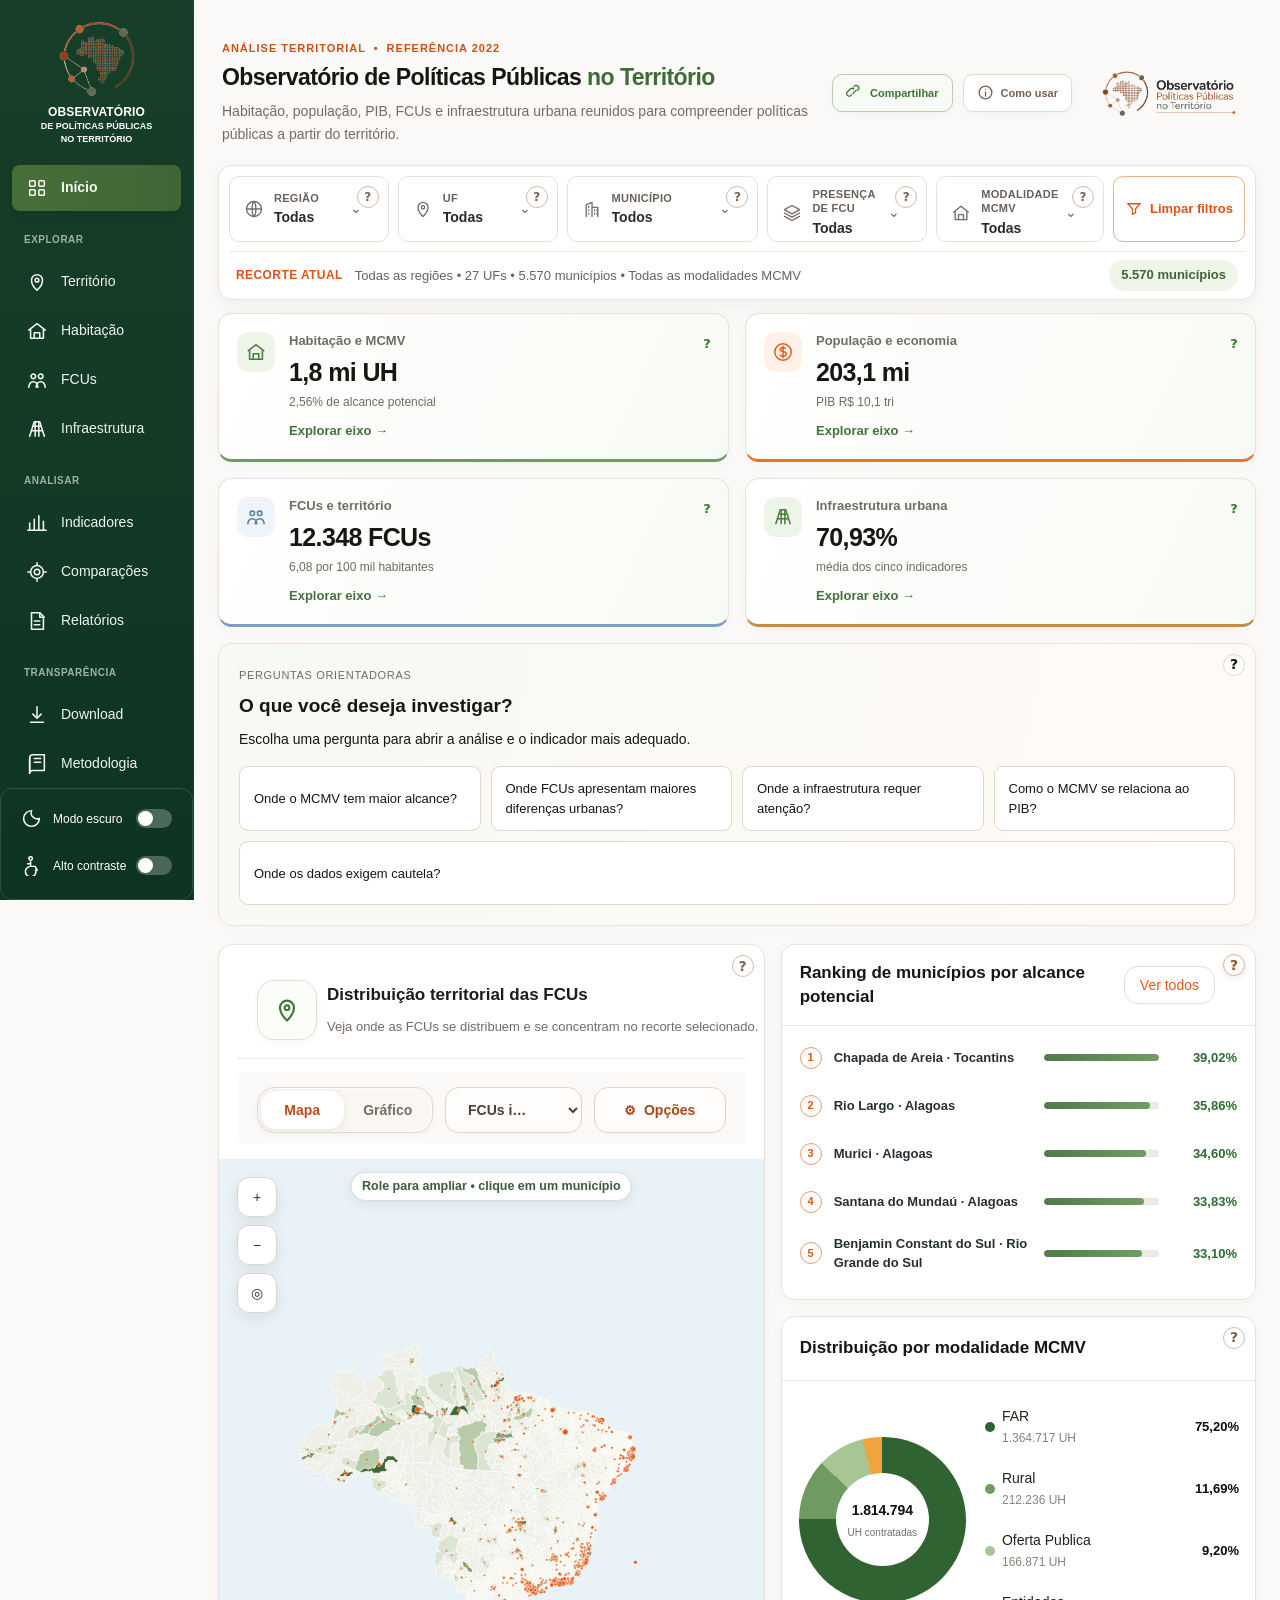
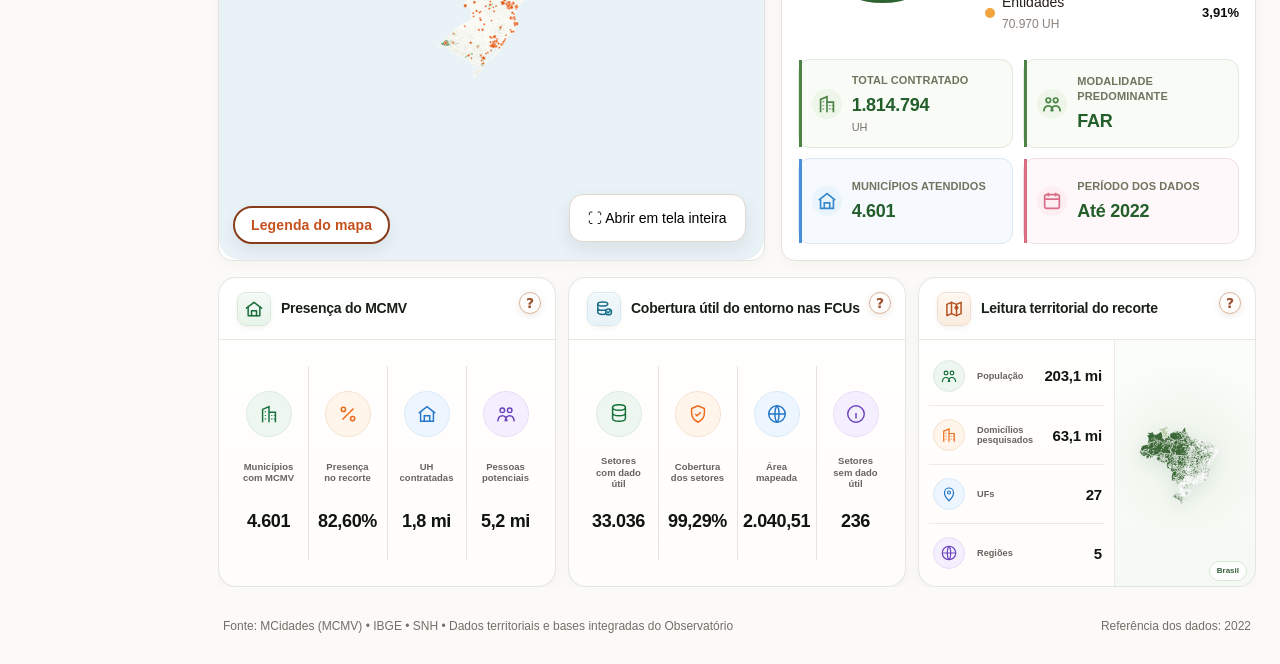
==== commit bad50dfb: "Restaura ícones antigos e mantém apenas formatação dos textos" ====
--- a/index.html
+++ b/index.html
@@ -74,8 +74,7 @@
   <link rel="stylesheet" href="assets/css/habitacao-modelo-fcus-v110.css?v=118">
   <link rel="stylesheet" href="assets/css/infraestrutura-modelo-v117.css?v=121">
   <link rel="stylesheet" href="assets/css/infraestrutura-distribuicao-fix-v124.css?v=124">
-  <link rel="stylesheet" href="assets/css/inicio-leitura-territorial-align-v125.css?v=125">
-  <link rel="stylesheet" href="assets/css/inicio-leitura-territorial-v126.css?v=126">
+  <link rel="stylesheet" href="assets/css/inicio-leitura-texto-v127.css?v=127">
 </head>
 <body id="observatorio-app">
   <button class="mobile-menu" id="mobileMenu" aria-label="Abrir menu">☰</button>
@@ -158,7 +157,7 @@
   <script src="assets/js/dados/DadosObservatorioV1.js"></script>
   <script src="assets/js/dados/GeometriaMunicipalSimplificada.js"></script>
   <script src="assets/js/dados/GeometriaEstadosSimplificada.js"></script>
-  <script src="assets/js/observatorio.js%3Fv=73?cache=126"></script>
+  <script src="assets/js/observatorio.js%3Fv=73?cache=127"></script>
 
   <!-- GitHub Pages: versão estática sem script de desafio do host de origem -->
 </body>
--- a/assets/css/inicio-leitura-texto-v127.css
+++ b/assets/css/inicio-leitura-texto-v127.css
@@ -0,0 +1,32 @@
+/* v127 — somente tipografia/alinhamento dos rótulos no card Leitura territorial do recorte.
+   Não altera ícones, cores, fundos, tamanhos ou posição dos emotes. */
+
+#observatorio-app #pages #page-inicio
+.home-reading-summary-card .summary-map-metrics .reading-item small{
+  box-sizing:border-box !important;
+  width:100% !important;
+  height:100% !important;
+  min-height:0 !important;
+  margin:0 !important;
+  padding:0 !important;
+  display:flex !important;
+  align-items:center !important;
+  justify-content:flex-start !important;
+  align-self:stretch !important;
+  color:#68635e !important;
+  font-size:9.2px !important;
+  line-height:1.15 !important;
+  font-weight:650 !important;
+  text-align:left !important;
+  white-space:normal !important;
+  word-break:normal !important;
+  overflow-wrap:normal !important;
+}
+
+@media (min-width:760px) and (max-width:1100px){
+  #observatorio-app #pages #page-inicio
+  .home-reading-summary-card .summary-map-metrics .reading-item small{
+    font-size:8.4px !important;
+    line-height:1.14 !important;
+  }
+}
